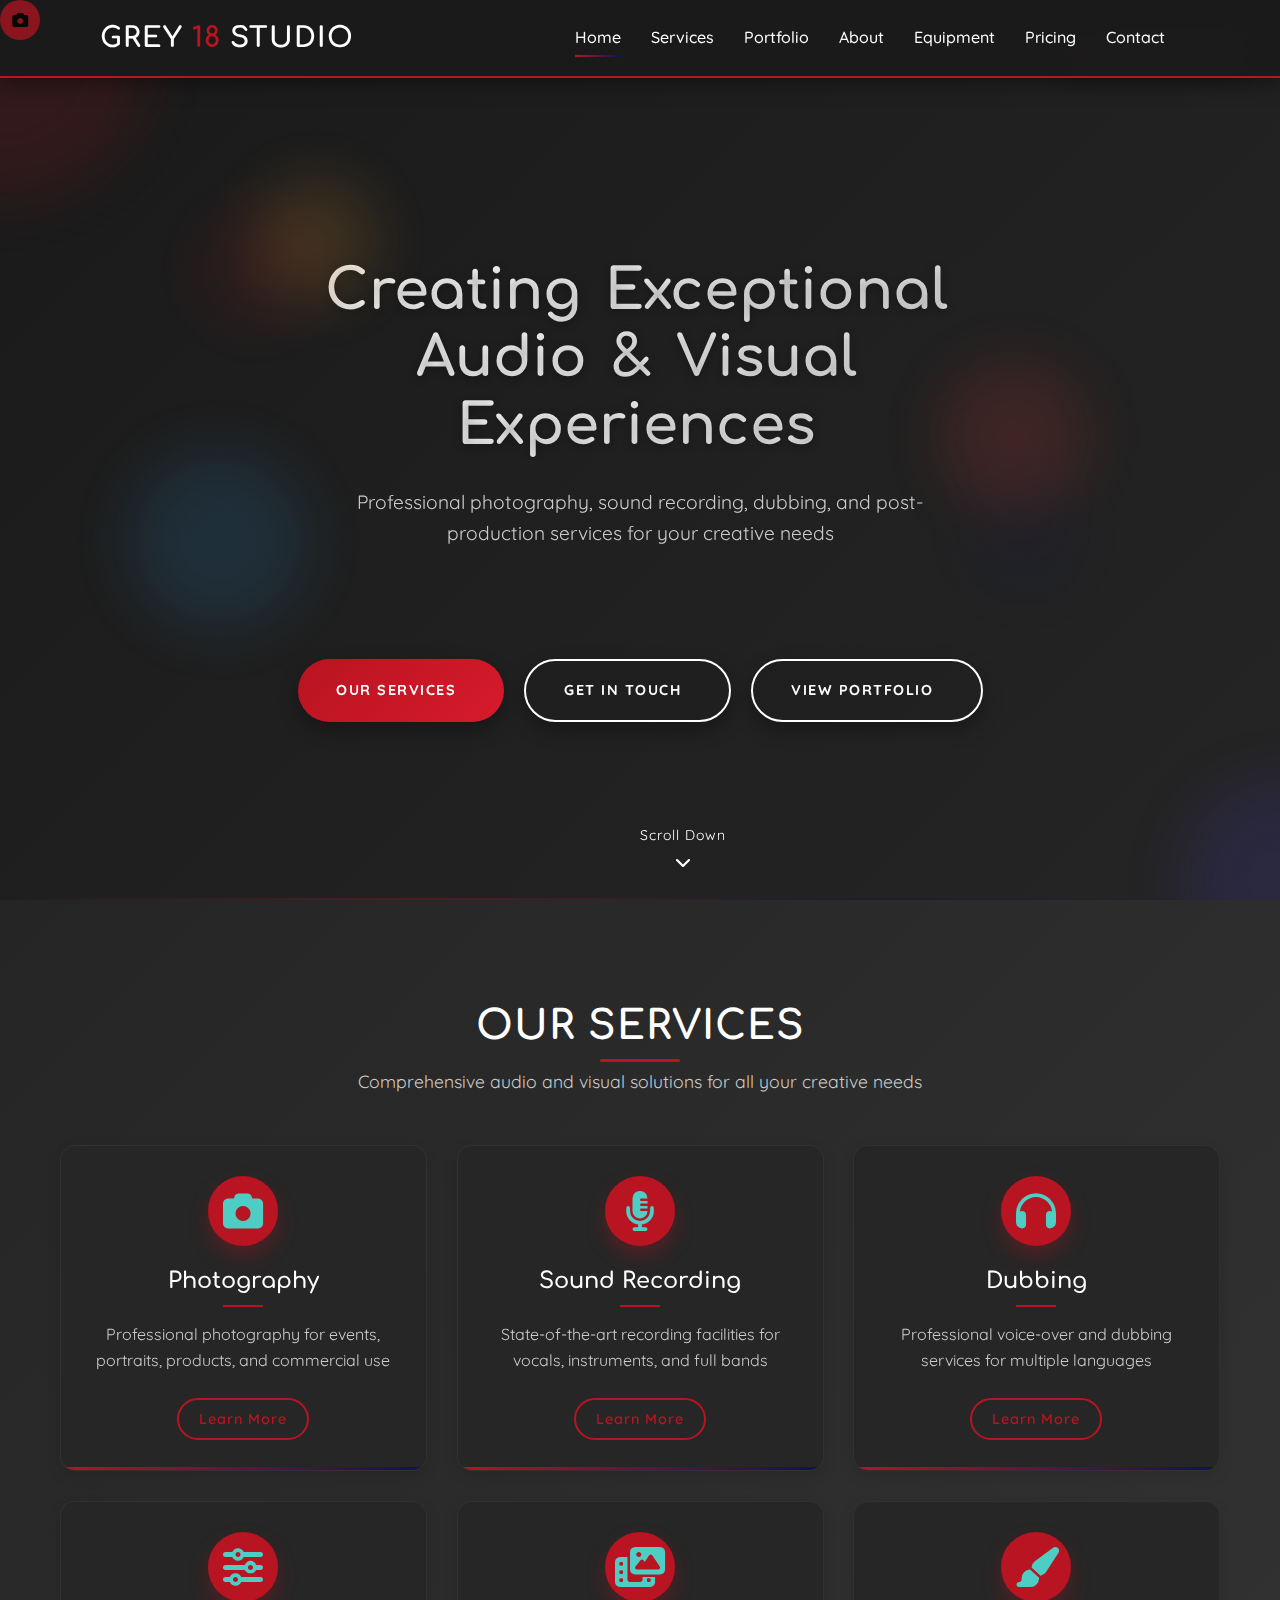
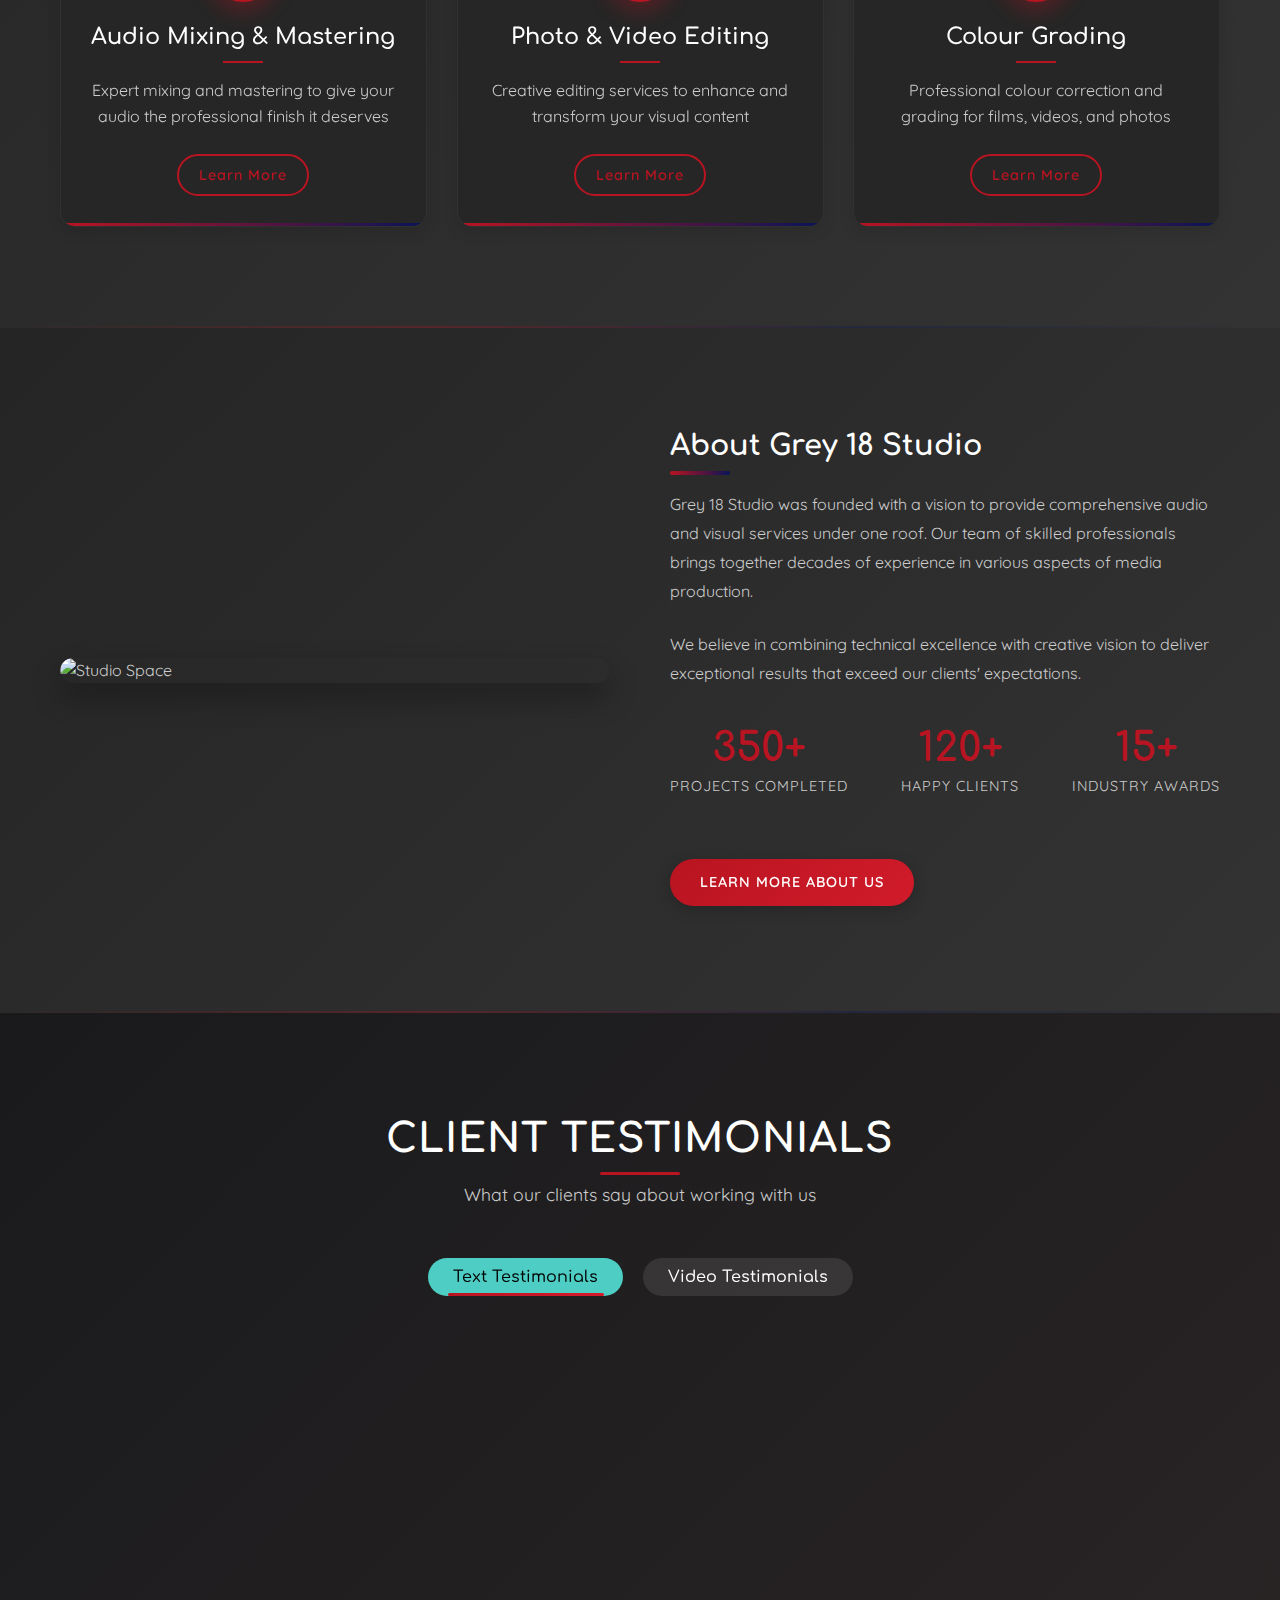
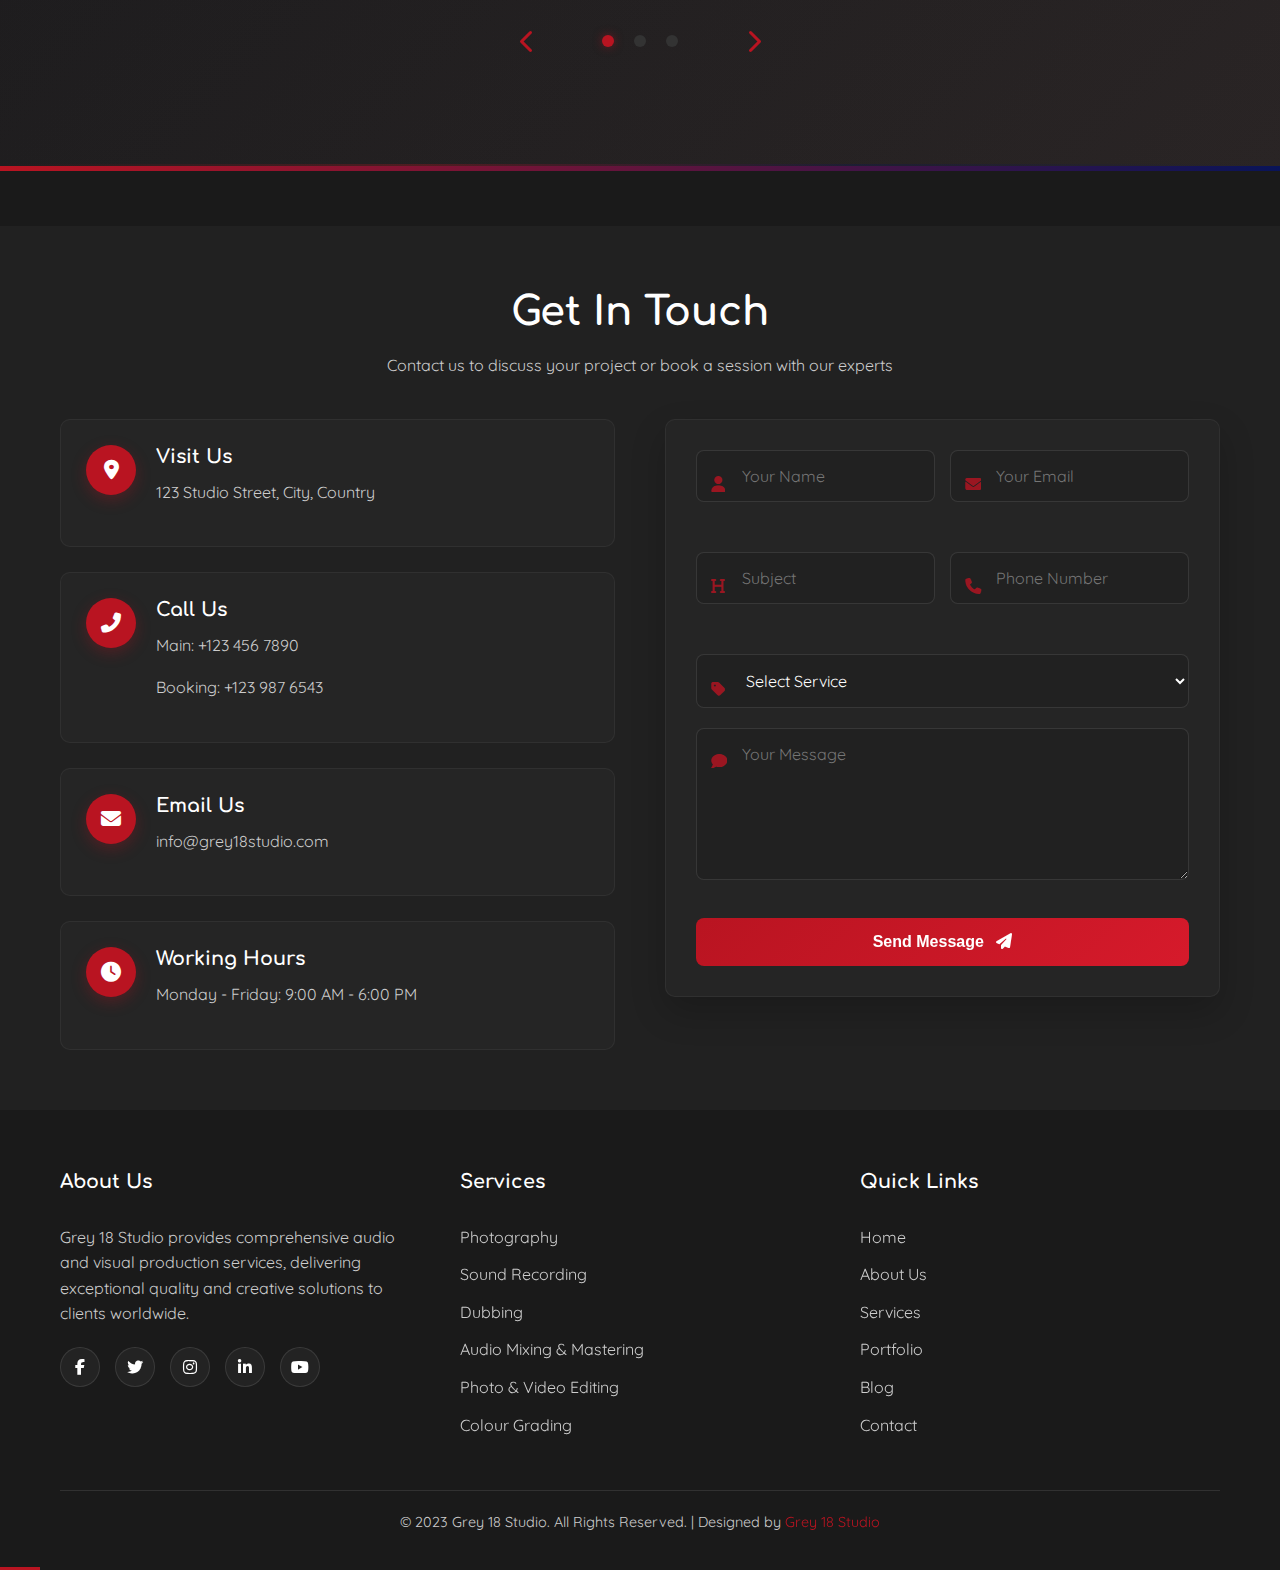
==== index.html @ 1c5d3b29 "landing page" ====
<!DOCTYPE html>
<html lang="en">
<head>
    <meta charset="UTF-8">
    <meta name="viewport" content="width=device-width, initial-scale=1.0">
    <title>Grey 18 Studio | Audio & Visual Production</title>
    <!-- Common CSS -->
    <link rel="stylesheet" href="style.css">
    <!-- Page specific CSS -->
    <link rel="stylesheet" href="styles-updated.css">
    <link rel="stylesheet" href="https://cdnjs.cloudflare.com/ajax/libs/font-awesome/6.4.0/css/all.min.css">
    <link href="https://fonts.googleapis.com/css2?family=Comfortaa:wght@300;400;500;600;700&family=Quicksand:wght@300;400;500;600;700&display=swap" rel="stylesheet">
    <!-- Animation Libraries -->
    <script src="https://cdnjs.cloudflare.com/ajax/libs/gsap/3.12.2/gsap.min.js"></script>
    <script src="https://cdnjs.cloudflare.com/ajax/libs/gsap/3.12.2/ScrollTrigger.min.js"></script>
    <script src="https://cdnjs.cloudflare.com/ajax/libs/gsap/3.12.2/TextPlugin.min.js"></script>
    <script src="https://unpkg.com/split-type"></script>
    <!-- EmailJS Integration -->
    <script type="text/javascript" src="https://cdn.jsdelivr.net/npm/@emailjs/browser@3/dist/email.min.js"></script>
    <!-- Include script -->
    <script src="include.js"></script>
    <style>
        /* CSS Variables */
        :root {
            --primary-dark: #1a1a1a;
            --secondary-dark: #262626;
            --medium-grey: #333333;
            --light-grey: #cccccc; 
            --white: #ffffff;
            --accent-primary: #b91421;
            --accent-secondary: #091458;
            --accent-gradient: linear-gradient(135deg, #b91421, #d61a2b);
            --transition: all 0.3s ease;
            --box-shadow: 0 5px 15px rgba(0, 0, 0, 0.1);
            --box-shadow-hover: 0 15px 30px rgba(0, 0, 0, 0.2);
            --text-color: #f5f5f5;
        }
        
        /* Custom cursor with camera icon */
        .custom-cursor {
            position: fixed;
            width: 40px;
            height: 40px;
            border-radius: 50%;
            background-color: var(--accent-primary);
            pointer-events: none;
            display: flex;
            align-items: center;
            justify-content: center;
            z-index: 9999;
            opacity: 0.7;
            transform: translate(-50%, -50%);
            display: none;
        }
        
        .custom-cursor i {
            color: #000000;
            font-size: 16px;
        }
        
        @media (min-width: 992px) {
            .custom-cursor {
                display: flex;
            }
        }
        
        /* Enhanced interactive hero section */
        .hero {
            position: relative;
            height: 100vh;
            min-height: 700px;
            display: flex;
            align-items: center;
            justify-content: center;
            background-color: #111111;
            overflow: hidden;
        }
        
        .hero-bg-video {
            position: absolute;
            top: 0;
            left: 0;
            width: 100%;
            height: 100%;
            object-fit: cover;
            z-index: 0;
            opacity: 0.6;
        }
        
        .hero::before {
            content: '';
            position: absolute;
            top: 0;
            left: 0;
            width: 100%;
            height: 100%;
            background: linear-gradient(135deg, rgba(26, 26, 26, 0.85), rgba(9, 20, 88, 0.75));
            z-index: 1;
        }
        
        .hero-content {
            position: relative;
            z-index: 2;
            max-width: 1000px;
            text-align: center;
            padding: 0 20px;
            margin: 0 auto;
        }
        
        /* Hero shapes */
        .hero-shapes {
            position: absolute;
            top: 0;
            left: 0;
            width: 100%;
            height: 100%;
            z-index: 1;
            overflow: hidden;
        }
        
        .shape {
            position: absolute;
            border-radius: 50%;
            background: var(--accent-primary);
            opacity: 0.15;
            filter: blur(30px);
            animation: floatAnimation 8s infinite alternate ease-in-out;
        }
        
        .shape-1 {
            width: 300px;
            height: 300px;
            top: -100px;
            left: -150px;
            background: var(--accent-primary);
            animation-duration: 10s;
        }
        
        .shape-2 {
            width: 200px;
            height: 200px;
            bottom: -80px;
            right: -100px;
            background: #4e42d4;
            animation-duration: 8s;
            animation-delay: 1s;
        }
        
        .shape-3 {
            width: 150px;
            height: 150px;
            top: 40%;
            right: 15%;
            background: #e83c3c;
            animation-duration: 12s;
            animation-delay: 2s;
        }
        
        .shape-4 {
            width: 180px;
            height: 180px;
            bottom: 30%;
            left: 10%;
            background: #2c92d5;
            animation-duration: 15s;
            animation-delay: 0.5s;
        }
        
        .shape-5 {
            width: 120px;
            height: 120px;
            top: 20%;
            left: 20%;
            background: #ffac33;
            animation-duration: 18s;
            animation-delay: 2s;
        }
        
        @keyframes floatAnimation {
            0% {
                transform: translate(0, 0) scale(1);
            }
            50% {
                transform: translate(20px, 20px) scale(1.1);
            }
            100% {
                transform: translate(-20px, -10px) scale(0.9);
            }
        }
        
        /* Animated heading with words */
        .animated-heading {
            position: relative;
            overflow: visible;
            margin-bottom: 30px;
            line-height: 1.3;
            font-size: 3.5rem;
            color: #fff;
            text-shadow: 0 5px 15px rgba(0, 0, 0, 0.3);
            display: inline-block;
        }
        
        .animated-heading .word {
            display: inline-block;
            opacity: 1;
            transform: translateY(0) rotate(0);
            margin-right: 8px;
            white-space: nowrap;
        }
        
        .animated-text {
            opacity: 1;
            transform: translateY(0);
            font-size: 1.3rem;
            margin-bottom: 40px;
            color: #e5e5e5;
            max-width: 800px;
            margin-left: auto;
            margin-right: auto;
        }
        
        /* Interactive 3D Tilt Effect */
        .hero-3d-container {
            perspective: 1000px;
            transform-style: preserve-3d;
            width: 100%;
            max-width: 800px;
            margin: 0 auto;
        }
        
        .tilt-box {
            transform-style: preserve-3d;
            transition: transform 0.1s ease;
        }
        
        .depth-layer {
            transform: translateZ(50px);
        }
        
        /* Scroll down indicator */
        .scroll-down {
            position: absolute;
            bottom: 30px;
            left: 50%;
            transform: translateX(-50%);
            display: flex;
            flex-direction: column;
            align-items: center;
            color: var(--white);
            font-size: 14px;
            letter-spacing: 1px;
            z-index: 2;
            opacity: 1;
            cursor: pointer;
            transition: all 0.3s ease;
        }
        
        .scroll-down span {
            margin-bottom: 8px;
        }
        
        .scroll-down i {
            font-size: 16px;
            animation: bounce 2s infinite;
        }
        
        .scroll-down:hover {
            transform: translateX(-50%) translateY(-5px);
        }
        
        @keyframes bounce {
            0%, 20%, 50%, 80%, 100% {
                transform: translateY(0);
            }
            40% {
                transform: translateY(-10px);
            }
            60% {
                transform: translateY(-5px);
            }
        }
        
        @keyframes fadeIn {
            to {
                opacity: 1;
            }
        }
        
        /* Updated hero buttons with animation */
        .hero .cta-buttons {
            display: flex;
            gap: 20px;
            margin-top: 0;
            justify-content: center;
            opacity: 1;
            transform: translateY(0);
            flex-wrap: wrap;
        }
        
        .hero .btn {
            position: relative;
            overflow: hidden;
            padding: 18px 38px;
            border-radius: 50px;
            font-weight: 700;
            letter-spacing: 1.5px;
            text-transform: uppercase;
            box-shadow: 0 8px 20px rgba(0, 0, 0, 0.3);
            transition: all 0.4s ease;
            display: flex;
            align-items: center;
            justify-content: center;
            gap: 10px;
            transform: translateZ(20px);
        }
        
        .hero .btn-icon {
            opacity: 0;
            width: 0;
            transform: translateX(-10px);
            transition: all 0.3s ease;
        }
        
        .hero .btn:hover .btn-icon {
            opacity: 1;
            width: auto;
            transform: translateX(0);
        }
        
        .hero .btn-text {
            transition: all 0.3s ease;
        }
        
        .hero .btn:hover .btn-text {
            transform: translateX(-5px);
        }
        
        .hero .btn.primary {
            background: linear-gradient(135deg, #b91421, #d61a2b);
            border: none;
            color: var(--white);
        }
        
        .hero .btn.secondary {
            background: rgba(30, 30, 30, 0.4);
            color: var(--white);
            border: 2px solid var(--white);
            backdrop-filter: blur(5px);
        }
        
        .hero .btn:hover {
            transform: translateY(-5px) translateZ(30px);
            box-shadow: 0 12px 25px rgba(0, 0, 0, 0.4);
        }
        
        .hero .btn::before {
            content: '';
            position: absolute;
            top: 0;
            left: -100%;
            width: 100%;
            height: 100%;
            background: linear-gradient(90deg, transparent, rgba(255, 255, 255, 0.2), transparent);
            transition: 0.5s;
        }
        
        .hero .btn:hover::before {
            left: 100%;
        }
        
        /* Typing text animation */
        .typing-container {
            margin: 20px 0 40px;
            height: 40px;
            opacity: 1;
            transform: translateY(0);
        }
        
        .typing-text {
            font-size: 1.6rem;
            color: #fff;
            display: inline-block;
            position: relative;
            margin: 0;
            white-space: nowrap;
        }
        
        .typing-text::after {
            content: '';
            width: 2px;
            height: 80%;
            background-color: #fff;
            position: absolute;
            right: -5px;
            top: 10%;
            animation: blink 0.7s infinite;
        }
        
        @keyframes blink {
            0%, 100% { opacity: 1; }
            50% { opacity: 0; }
        }
        
        /* Hero video reel button */
        .video-reel-btn {
            position: absolute;
            top: 30px;
            right: 30px;
            z-index: 3;
            background: rgba(40, 40, 40, 0.7);
            border: 1px solid rgba(255, 255, 255, 0.2);
            color: white;
            padding: 10px 20px;
            border-radius: 50px;
            cursor: pointer;
            display: flex;
            align-items: center;
            gap: 10px;
            font-size: 0.9rem;
            letter-spacing: 1px;
            box-shadow: 0 5px 15px rgba(0, 0, 0, 0.2);
            transition: all 0.3s ease;
            backdrop-filter: blur(5px);
            opacity: 1;
            transform: translateY(0);
        }
        
        .video-reel-btn i {
            font-size: 1.1rem;
            color: #d61a2b;
        }
        
        .video-reel-btn:hover {
            background: rgba(40, 40, 40, 0.9);
            transform: translateY(-3px);
            box-shadow: 0 8px 20px rgba(0, 0, 0, 0.3);
            border-color: rgba(255, 255, 255, 0.3);
        }
        
        /* Video modal */
        .video-modal {
            position: fixed;
            top: 0;
            left: 0;
            width: 100%;
            height: 100%;
            background: rgba(0, 0, 0, 0.95);
            z-index: 9999;
            display: flex;
            align-items: center;
            justify-content: center;
            opacity: 0;
            visibility: hidden;
            transition: all 0.4s ease;
        }
        
        .video-modal.active {
            opacity: 1;
            visibility: visible;
        }
        
        .video-modal-content {
            width: 80%;
            max-width: 900px;
            position: relative;
        }
        
        .video-container {
            position: relative;
            padding-bottom: 56.25%; /* 16:9 aspect ratio */
            height: 0;
            overflow: hidden;
            border-radius: 10px;
            box-shadow: 0 10px 30px rgba(0, 0, 0, 0.5);
            transform: scale(0.9);
            opacity: 0;
            transition: all 0.4s ease 0.2s;
        }
        
        .video-modal.active .video-container {
            transform: scale(1);
            opacity: 1;
        }
        
        .video-container iframe {
            position: absolute;
            top: 0;
            left: 0;
            width: 100%;
            height: 100%;
            border: none;
        }
        
        .close-video {
            position: absolute;
            top: -40px;
            right: 0;
            background: transparent;
            border: none;
            color: white;
            font-size: 24px;
            cursor: pointer;
            transition: all 0.3s ease;
        }
        
        .close-video:hover {
            transform: rotate(90deg);
            color: #d61a2b;
        }
        
        /* Enhanced Testimonials Section */
        .testimonial-slider {
            display: flex;
            width: 100%;
            overflow: hidden;
            position: relative;
        }
        
        .testimonial {
            min-width: 100%;
            padding: 30px 20px;
            transition: all 0.5s ease;
        }
        
        .testimonial-content {
            background: var(--secondary-dark);
            padding: 40px;
            border-radius: 15px;
            box-shadow: 0 10px 25px rgba(0, 0, 0, 0.1);
            transition: all 0.4s ease;
            position: relative;
            overflow: hidden;
            transform: translateY(0);
            opacity: 1;
        }
        
        .testimonial-content::before {
            content: '"';
            position: absolute;
            top: 20px;
            left: 20px;
            font-size: 120px;
            line-height: 1;
            font-family: serif;
            color: rgba(185, 20, 33, 0.1);
            z-index: 0;
        }
        
        .testimonial-content p {
            position: relative;
            font-size: 1.1rem;
            line-height: 1.8;
            z-index: 1;
            margin-bottom: 25px;
        }
        
        .client-info {
            display: flex;
            flex-direction: column;
            align-items: flex-start;
            position: relative;
            z-index: 1;
        }
        
        .client-info h4 {
            margin-bottom: 5px;
            font-size: 1.2rem;
        }
        
        .testimonial-controls {
            display: flex;
            justify-content: center;
            align-items: center;
            margin-top: 30px;
        }
        
        /* Contact section with enhanced form */
        .contact-content {
            display: grid;
            grid-template-columns: 1fr 1fr;
            gap: 50px;
            margin-top: 50px;
        }
        
        .contact-info {
            display: flex;
            flex-direction: column;
            gap: 30px;
        }
        
        .contact-item {
            background: var(--secondary-dark);
            padding: 30px;
            border-radius: 15px;
            transition: all 0.4s ease;
            box-shadow: 0 8px 15px rgba(0, 0, 0, 0.1);
            transform: translateY(20px);
            opacity: 0;
            display: flex;
            align-items: flex-start;
            gap: 20px;
        }
        
        .contact-icon-wrapper {
            width: 50px;
            height: 50px;
            background: var(--accent-primary);
            border-radius: 50%;
            display: flex;
            align-items: center;
            justify-content: center;
            flex-shrink: 0;
            color: var(--white);
            font-size: 18px;
            box-shadow: 0 5px 15px rgba(185, 20, 33, 0.3);
            transition: all 0.4s ease;
        }
        
        .contact-details {
            flex: 1;
        }
        
        .contact-item.animated {
            transform: translateY(0);
            opacity: 1;
        }
        
        .contact-item:hover {
            transform: translateY(-10px);
            box-shadow: 0 15px 30px rgba(0, 0, 0, 0.2);
            background: linear-gradient(135deg, var(--secondary-dark), var(--medium-grey));
        }
        
        .contact-item:hover .contact-icon-wrapper {
            transform: rotate(10deg) scale(1.1);
        }
        
        .contact-phone-container {
            display: grid;
            grid-template-columns: 1fr 1fr;
            gap: 15px;
        }
        
        .contact-phone-number {
            display: flex;
            flex-direction: column;
        }
        
        .phone-label {
            font-size: 0.8rem;
            opacity: 0.7;
            margin-bottom: 5px;
        }
        
        .social-links {
            display: flex;
            gap: 15px;
            margin-top: 20px;
            justify-content: center;
        }
        
        .social-icon {
            width: 45px;
            height: 45px;
            border-radius: 50%;
            background: var(--secondary-dark);
            display: flex;
            align-items: center;
            justify-content: center;
            color: var(--text-color);
            font-size: 18px;
            transition: all 0.3s ease;
            box-shadow: 0 5px 10px rgba(0, 0, 0, 0.1);
        }
        
        .social-icon:hover {
            transform: translateY(-5px);
            background: var(--accent-primary);
            color: var(--white);
            box-shadow: 0 10px 20px rgba(185, 20, 33, 0.3);
        }
        
        .contact-form {
            background: var(--secondary-dark);
            padding: 40px;
            border-radius: 15px;
            box-shadow: 0 8px 30px rgba(0, 0, 0, 0.1);
            transform: translateY(20px);
            opacity: 0;
        }
        
        .contact-form.animated {
            transform: translateY(0);
            opacity: 1;
        }
        
        .input-wrapper {
            position: relative;
            width: 100%;
        }
        
        .input-icon {
            position: absolute;
            left: 15px;
            top: 50%;
            transform: translateY(-50%);
            color: var(--accent-primary);
            opacity: 0.8;
            transition: all 0.3s ease;
        }
        
        .form-group textarea ~ .input-icon {
            top: 25px;
            transform: none;
        }
        
        .form-group input, 
        .form-group textarea,
        .form-group select {
            width: 100%;
            padding: 15px 15px 15px 45px;
            border: 1px solid var(--medium-grey);
            border-radius: 10px;
            background: rgba(0, 0, 0, 0.2);
            color: var(--text-color);
            font-family: inherit;
            font-size: 1rem;
            transition: all 0.3s ease;
        }
        
        .form-group input:focus,
        .form-group textarea:focus,
        .form-group select:focus {
            outline: none;
            border-color: var(--accent-primary);
            box-shadow: 0 0 0 3px rgba(185, 20, 33, 0.1);
            transform: translateY(-3px);
        }
        
        .form-group input:focus ~ .input-icon,
        .form-group textarea:focus ~ .input-icon,
        .form-group select:focus ~ .input-icon {
            color: var(--accent-primary);
            opacity: 1;
        }
        
        .form-row {
            display: grid;
            grid-template-columns: 1fr 1fr;
            gap: 15px;
            margin-bottom: 15px;
        }
        
        .form-group {
            margin-bottom: 15px;
        }
        
        .submit-btn {
            width: 100%;
            padding: 15px;
            margin-top: 10px;
            position: relative;
            overflow: hidden;
        }
        
        .submit-btn .sending-indicator {
            position: absolute;
            top: 0;
            left: 0;
            width: 100%;
            height: 100%;
            display: flex;
            align-items: center;
            justify-content: center;
            background: var(--accent-primary);
            transform: translateY(100%);
            opacity: 0;
            transition: all 0.3s ease;
        }
        
        .submit-btn.sending .btn-text,
        .submit-btn.sending .btn-icon {
            opacity: 0;
        }
        
        .submit-btn.sending .sending-indicator {
            transform: translateY(0);
            opacity: 1;
        }
        
        .form-status {
            margin-top: 15px;
            text-align: center;
        }
        
        .success-message,
        .error-message {
            padding: 10px;
            border-radius: 5px;
            display: none;
        }
        
        .success-message {
            background: rgba(40, 167, 69, 0.2);
            border: 1px solid rgba(40, 167, 69, 0.5);
            color: #28a745;
        }
        
        .error-message {
            background: rgba(220, 53, 69, 0.2);
            border: 1px solid rgba(220, 53, 69, 0.5);
            color: #dc3545;
        }
        
        .success-message.visible,
        .error-message.visible {
            display: block;
            animation: fadeIn 0.5s forwards;
        }
        
        /* About section spacing fix */
        .about-content {
            display: grid;
            grid-template-columns: 1fr 1fr;
            gap: 60px;
            align-items: center;
        }
        
        .about-text h3 {
            margin-bottom: 25px;
        }
        
        .about-text p {
            margin-bottom: 25px;
            line-height: 1.8;
        }
        
        .stats {
            display: flex;
            justify-content: space-between;
            margin: 40px 0;
        }
        
        .about-text .btn {
            margin-top: 20px;
        }
        
        /* Enhanced hero animation */
        .hero-content {
            position: relative;
            z-index: 2;
            animation: fadeInUp 1.5s ease-out;
        }
        
        .hero-content h1 {
            position: relative;
            overflow: hidden;
            margin-bottom: 20px;
        }
        
        .hero-content h1 span {
            display: inline-block;
            transform: translateY(100%);
            opacity: 0;
            animation: slideUpFadeIn 0.8s forwards;
        }
        
        .hero-content p {
            margin-bottom: 30px;
        }
        
        @keyframes slideUpFadeIn {
            to {
                transform: translateY(0);
                opacity: 1;
            }
        }
        
        @keyframes fadeInUp {
            from {
                opacity: 0;
                transform: translateY(50px);
            }
            to {
                opacity: 1;
                transform: translateY(0);
            }
        }
        
        @media (max-width: 768px) {
            .contact-content,
            .form-row {
                grid-template-columns: 1fr;
            }
            
            .contact-phone-container {
                grid-template-columns: 1fr;
            }
        }
        
        /* Service Cards Styling */
        .services-grid {
            display: grid;
            grid-template-columns: repeat(auto-fit, minmax(300px, 1fr));
            gap: 30px;
            margin-top: 50px;
        }
        
        .service-card {
            background: var(--secondary-dark);
            border-radius: 15px;
            padding: 30px;
            text-align: center;
            transition: all 0.4s ease;
            box-shadow: 0 5px 15px rgba(0, 0, 0, 0.1);
            display: flex;
            flex-direction: column;
            align-items: center;
            justify-content: flex-start;
            position: relative;
            overflow: hidden;
            min-height: 280px;
            cursor: pointer;
            border: 1px solid rgba(255, 255, 255, 0.05);
        }
        
        .service-card:hover {
            transform: translateY(-10px);
            box-shadow: 0 15px 30px rgba(0, 0, 0, 0.2);
        }
        
        .service-icon {
            width: 70px;
            height: 70px;
            background: linear-gradient(135deg, #b91421, #b91421);
            border-radius: 50%;
            display: flex;
            align-items: center;
            justify-content: center;
            margin-bottom: 20px;
            color: var(--white);
            font-size: 24px;
            box-shadow: 0 10px 20px rgba(185, 20, 33, 0.3);
            transition: all 0.4s ease;
        }
        
        .service-card:hover .service-icon {
            transform: rotate(10deg) scale(1.1);
        }
        
        .service-card h3 {
            margin-bottom: 15px;
            font-size: 1.4rem;
            color: var(--white);
            font-weight: 600;
        }
        
        .service-card p {
            color: var(--light-grey);
            font-size: 1rem;
            line-height: 1.6;
            margin-bottom: 25px;
        }
        
        .service-expand-btn {
            background: transparent;
            border: 2px solid #b91421;
            color: #b91421;
            padding: 10px 20px;
            border-radius: 50px;
            font-size: 0.9rem;
            font-weight: 600;
            letter-spacing: 1px;
            transition: all 0.3s ease;
            cursor: pointer;
            margin-top: auto;
        }
        
        .service-expand-btn:hover {
            background: #b91421;
            color: var(--white);
            transform: translateY(-3px);
            box-shadow: 0 5px 15px rgba(185, 20, 33, 0.3);
        }
        
        /* Container and section styling */
        .container {
            width: 100%;
            max-width: 1200px;
            margin: 0 auto;
            padding: 0 20px;
            box-sizing: border-box;
        }
        
        .section-header {
            text-align: center;
            margin-bottom: 50px;
        }
        
        .section-header h2 {
            font-size: 2.5rem;
            color: var(--white);
            margin-bottom: 15px;
            position: relative;
            display: inline-block;
        }
        
        .section-header h2::after {
            content: '';
            width: 80px;
            height: 3px;
            background: #b91421;
            position: absolute;
            bottom: -10px;
            left: 50%;
            transform: translateX(-50%);
        }
        
        .section-header p {
            color: var(--light-grey);
            font-size: 1.1rem;
            max-width: 700px;
            margin: 0 auto;
        }
        
        section {
            padding: 100px 0;
            position: relative;
        }
    </style>
</head>
<body>
    <!-- Custom cursor with camera icon -->
    <div class="custom-cursor">
        <i class="fas fa-camera"></i>
    </div>
    
    <!-- Page Transition Overlay -->
    <div class="page-transition-overlay"></div>
    
    <!-- Loading Animation -->
    <div class="loading">
        <div class="loader"></div>
        <div class="loader-text">Grey 18 Studio</div>
    </div>
    
    <!-- Header Container -->
    <div id="header-container"></div>

    <section id="home" class="hero">
        <video class="hero-bg-video" autoplay loop muted playsinline>
            <source src="https://cdn.videvo.net/videvo_files/video/premium/video0042/large_watermarked/900-1_900-2647-PD2_preview.mp4" type="video/mp4">
        </video>
        
        <div class="video-reel-btn">
            <i class="fas fa-play-circle"></i>
            <span>Watch Showreel</span>
        </div>
        
        <div class="hero-3d-container">
            <div class="tilt-box">
                <div class="hero-content depth-layer">
                    <h1 class="animated-heading">
                        <span class="word" style="opacity: 1; transform: translateY(0) rotate(0); animation-delay: 0s;">Creating</span>
                        <span class="word" style="opacity: 1; transform: translateY(0) rotate(0); animation-delay: 0.15s;">Exceptional</span>
                        <span class="word" style="opacity: 1; transform: translateY(0) rotate(0); animation-delay: 0.3s;">Audio</span>
                        <span class="word" style="opacity: 1; transform: translateY(0) rotate(0); animation-delay: 0.45s;">&</span>
                        <span class="word" style="opacity: 1; transform: translateY(0) rotate(0); animation-delay: 0.6s;">Visual</span>
                        <span class="word" style="opacity: 1; transform: translateY(0) rotate(0); animation-delay: 0.75s;">Experiences</span>
                    </h1>
                    <p class="animated-text" style="opacity: 1; transform: translateY(0);">Professional photography, sound recording, dubbing, and post-production services for your creative needs</p>
                    
                    <div class="typing-container" style="opacity: 1; transform: translateY(0);">
                        <h3 class="typing-text"></h3>
                    </div>
                    
                    <div class="cta-buttons" style="opacity: 1; transform: translateY(0);">
                        <a href="#services" class="btn primary">
                            <span class="btn-text">Our Services</span>
                            <span class="btn-icon"><i class="fas fa-arrow-right"></i></span>
                        </a>
                        <a href="#footer-contact" class="btn secondary">
                            <span class="btn-text">Get In Touch</span>
                            <span class="btn-icon"><i class="fas fa-envelope"></i></span>
                        </a>
                        <a href="portfolio.html" class="btn secondary">
                            <span class="btn-text">View Portfolio</span>
                            <span class="btn-icon"><i class="fas fa-images"></i></span>
                        </a>
                    </div>
                </div>
            </div>
        </div>
        
        <div class="hero-shapes">
            <div class="shape shape-1"></div>
            <div class="shape shape-2"></div>
            <div class="shape shape-3"></div>
            <div class="shape shape-4"></div>
            <div class="shape shape-5"></div>
        </div>
        
        <div class="scroll-down" style="opacity: 1;">
            <span>Scroll Down</span>
            <i class="fas fa-chevron-down"></i>
        </div>
    </section>
    
    <div class="video-modal">
        <div class="video-modal-content">
            <button class="close-video">
                <i class="fas fa-times"></i>
            </button>
            <div class="video-container">
                <iframe src="" title="Grey 18 Studio Showreel" allowfullscreen></iframe>
            </div>
        </div>
    </div>

    <section id="services" class="services">
        <div class="container">
            <div class="section-header">
                <h2>Our Services</h2>
                <p>Comprehensive audio and visual solutions for all your creative needs</p>
            </div>
            <div class="services-grid">
                <div class="service-card" data-service="photography">
                    <div class="service-icon">
                        <i class="fas fa-camera"></i>
                    </div>
                    <h3>Photography</h3>
                    <p>Professional photography for events, portraits, products, and commercial use</p>
                    <button class="service-expand-btn">Learn More</button>
                </div>
                <div class="service-card" data-service="sound-recording">
                    <div class="service-icon">
                        <i class="fas fa-microphone-alt"></i>
                    </div>
                    <h3>Sound Recording</h3>
                    <p>State-of-the-art recording facilities for vocals, instruments, and full bands</p>
                    <button class="service-expand-btn">Learn More</button>
                </div>
                <div class="service-card" data-service="dubbing">
                    <div class="service-icon">
                        <i class="fas fa-headphones"></i>
                    </div>
                    <h3>Dubbing</h3>
                    <p>Professional voice-over and dubbing services for multiple languages</p>
                    <button class="service-expand-btn">Learn More</button>
                </div>
                <div class="service-card" data-service="mixing">
                    <div class="service-icon">
                        <i class="fas fa-sliders-h"></i>
                    </div>
                    <h3>Audio Mixing & Mastering</h3>
                    <p>Expert mixing and mastering to give your audio the professional finish it deserves</p>
                    <button class="service-expand-btn">Learn More</button>
                </div>
                <div class="service-card" data-service="editing">
                    <div class="service-icon">
                        <i class="fas fa-photo-video"></i>
                    </div>
                    <h3>Photo & Video Editing</h3>
                    <p>Creative editing services to enhance and transform your visual content</p>
                    <button class="service-expand-btn">Learn More</button>
                </div>
                <div class="service-card" data-service="grading">
                    <div class="service-icon">
                        <i class="fas fa-paint-brush"></i>
                    </div>
                    <h3>Colour Grading</h3>
                    <p>Professional colour correction and grading for films, videos, and photos</p>
                    <button class="service-expand-btn">Learn More</button>
                </div>
            </div>
        </div>
    </section>

    <!-- Service Expanded Views -->
    <div class="service-expanded-view" id="photography-expanded">
        <div class="expanded-close">
            <i class="fas fa-times"></i>
        </div>
        <div class="expanded-content">
            <h2>Photography Services</h2>
            <p class="expanded-description">Our professional photography services cover a wide range of needs, from portrait sessions to commercial product shoots and event coverage.</p>
            
            <div class="expanded-portfolio">
                <h3>Featured Photography Work</h3>
                <div class="expanded-portfolio-grid">
                    <!-- Placeholder images - will be replaced with actual content -->
                    <div class="expanded-portfolio-item">
                        <img src="https://source.unsplash.com/random/600x400/?portrait" alt="Portrait Photography">
                        <div class="expanded-portfolio-caption">
                            <h4>Portrait Session</h4>
                            <p>Professional studio portraits</p>
                        </div>
                    </div>
                    <div class="expanded-portfolio-item">
                        <img src="https://source.unsplash.com/random/600x400/?event" alt="Event Photography">
                        <div class="expanded-portfolio-caption">
                            <h4>Corporate Event</h4>
                            <p>Professional event coverage</p>
                        </div>
                    </div>
                    <div class="expanded-portfolio-item">
                        <img src="https://source.unsplash.com/random/600x400/?product" alt="Product Photography">
                        <div class="expanded-portfolio-caption">
                            <h4>Product Showcase</h4>
                            <p>Commercial product photography</p>
                        </div>
                    </div>
                    <div class="expanded-portfolio-item">
                        <img src="https://source.unsplash.com/random/600x400/?wedding" alt="Wedding Photography">
                        <div class="expanded-portfolio-caption">
                            <h4>Wedding Collection</h4>
                            <p>Wedding day coverage</p>
                        </div>
                    </div>
                </div>
                <a href="portfolio.html#photography" class="btn primary view-all-btn">View All Photography Work</a>
            </div>
        </div>
    </div>

    <div class="service-expanded-view" id="sound-recording-expanded">
        <div class="expanded-close">
            <i class="fas fa-times"></i>
        </div>
        <div class="expanded-content">
            <h2>Sound Recording Services</h2>
            <p class="expanded-description">Our state-of-the-art recording studio provides the perfect environment for capturing vocals, instruments, and full bands with exceptional clarity and precision.</p>
            
            <div class="expanded-portfolio">
                <h3>Featured Recording Projects</h3>
                <div class="expanded-portfolio-grid">
                    <!-- Placeholder content - will be replaced with actual content -->
                    <div class="expanded-portfolio-item">
                        <img src="https://source.unsplash.com/random/600x400/?recording-studio" alt="Vocal Recording">
                        <div class="expanded-portfolio-caption">
                            <h4>Vocal Sessions</h4>
                            <p>Professional vocal recording</p>
                            <i class="fas fa-play-circle play-btn"></i>
                        </div>
                    </div>
                    <div class="expanded-portfolio-item">
                        <img src="https://source.unsplash.com/random/600x400/?band" alt="Band Recording">
                        <div class="expanded-portfolio-caption">
                            <h4>Band Recording</h4>
                            <p>Full band studio sessions</p>
                            <i class="fas fa-play-circle play-btn"></i>
                        </div>
                    </div>
                    <div class="expanded-portfolio-item">
                        <img src="https://source.unsplash.com/random/600x400/?podcast" alt="Podcast Recording">
                        <div class="expanded-portfolio-caption">
                            <h4>Podcast Production</h4>
                            <p>Professional podcast recording</p>
                            <i class="fas fa-play-circle play-btn"></i>
                        </div>
                    </div>
                    <div class="expanded-portfolio-item">
                        <img src="https://source.unsplash.com/random/600x400/?orchestra" alt="Orchestral Recording">
                        <div class="expanded-portfolio-caption">
                            <h4>Orchestral Session</h4>
                            <p>Orchestral recording project</p>
                            <i class="fas fa-play-circle play-btn"></i>
                        </div>
                    </div>
                </div>
                <a href="portfolio.html#sound-recording" class="btn primary view-all-btn">View All Recording Projects</a>
            </div>
        </div>
    </div>

    <div class="service-expanded-view" id="dubbing-expanded">
        <div class="expanded-close">
            <i class="fas fa-times"></i>
        </div>
        <div class="expanded-content">
            <h2>Dubbing Services</h2>
            <p class="expanded-description">Our professional voice-over and dubbing services provide high-quality audio in multiple languages for films, commercials, animations, and more.</p>
            
            <div class="expanded-portfolio">
                <h3>Featured Dubbing Projects</h3>
                <div class="expanded-portfolio-grid">
                    <!-- Placeholder content - will be replaced with actual content -->
                    <div class="expanded-portfolio-item">
                        <img src="https://source.unsplash.com/random/600x400/?voice-actor" alt="Commercial Dubbing">
                        <div class="expanded-portfolio-caption">
                            <h4>Commercial Voice-Over</h4>
                            <p>Multi-language commercial dubbing</p>
                            <i class="fas fa-play-circle play-btn"></i>
                        </div>
                    </div>
                    <div class="expanded-portfolio-item">
                        <img src="https://source.unsplash.com/random/600x400/?animation" alt="Animation Dubbing">
                        <div class="expanded-portfolio-caption">
                            <h4>Animation Project</h4>
                            <p>Character voice acting</p>
                            <i class="fas fa-play-circle play-btn"></i>
                        </div>
                    </div>
                    <div class="expanded-portfolio-item">
                        <img src="https://source.unsplash.com/random/600x400/?documentary" alt="Documentary Narration">
                        <div class="expanded-portfolio-caption">
                            <h4>Documentary Narration</h4>
                            <p>Professional narration services</p>
                            <i class="fas fa-play-circle play-btn"></i>
                        </div>
                    </div>
                    <div class="expanded-portfolio-item">
                        <img src="https://source.unsplash.com/random/600x400/?film" alt="Film Dubbing">
                        <div class="expanded-portfolio-caption">
                            <h4>Film Dubbing</h4>
                            <p>International film adaptation</p>
                            <i class="fas fa-play-circle play-btn"></i>
                        </div>
                    </div>
                </div>
                <a href="portfolio.html#dubbing" class="btn primary view-all-btn">View All Dubbing Projects</a>
            </div>
        </div>
    </div>

    <div class="service-expanded-view" id="mixing-expanded">
        <div class="expanded-close">
            <i class="fas fa-times"></i>
        </div>
        <div class="expanded-content">
            <h2>Audio Mixing & Mastering Services</h2>
            <p class="expanded-description">Our expert mixing and mastering services ensure your audio projects sound professional, balanced, and ready for distribution on any platform.</p>
            
            <div class="expanded-portfolio">
                <h3>Featured Mixing & Mastering Projects</h3>
                <div class="expanded-portfolio-grid">
                    <!-- Placeholder content - will be replaced with actual content -->
                    <div class="expanded-portfolio-item">
                        <img src="https://source.unsplash.com/random/600x400/?mixing-desk" alt="Album Mixing">
                        <div class="expanded-portfolio-caption">
                            <h4>Album Production</h4>
                            <p>Full album mixing and mastering</p>
                            <i class="fas fa-play-circle play-btn"></i>
                        </div>
                    </div>
                    <div class="expanded-portfolio-item">
                        <img src="https://source.unsplash.com/random/600x400/?soundtrack" alt="Film Soundtrack">
                        <div class="expanded-portfolio-caption">
                            <h4>Film Soundtrack</h4>
                            <p>Cinematic audio production</p>
                            <i class="fas fa-play-circle play-btn"></i>
                        </div>
                    </div>
                    <div class="expanded-portfolio-item">
                        <img src="https://source.unsplash.com/random/600x400/?ep" alt="EP Production">
                        <div class="expanded-portfolio-caption">
                            <h4>EP Production</h4>
                            <p>Independent artist EP project</p>
                            <i class="fas fa-play-circle play-btn"></i>
                        </div>
                    </div>
                    <div class="expanded-portfolio-item">
                        <img src="https://source.unsplash.com/random/600x400/?audio-post" alt="Post Production">
                        <div class="expanded-portfolio-caption">
                            <h4>Audio Post-Production</h4>
                            <p>TV show audio post-production</p>
                            <i class="fas fa-play-circle play-btn"></i>
                        </div>
                    </div>
                </div>
                <a href="portfolio.html#mixing" class="btn primary view-all-btn">View All Mixing & Mastering Projects</a>
            </div>
        </div>
    </div>

    <div class="service-expanded-view" id="editing-expanded">
        <div class="expanded-close">
            <i class="fas fa-times"></i>
        </div>
        <div class="expanded-content">
            <h2>Photo & Video Editing Services</h2>
            <p class="expanded-description">Our creative editing services enhance and transform your visual content, whether it's photo retouching or comprehensive video post-production.</p>
            
            <div class="expanded-portfolio">
                <h3>Featured Editing Projects</h3>
                <div class="expanded-portfolio-grid">
                    <!-- Placeholder content - will be replaced with actual content -->
                    <div class="expanded-portfolio-item">
                        <img src="https://source.unsplash.com/random/600x400/?retouching" alt="Photo Retouching">
                        <div class="expanded-portfolio-caption">
                            <h4>Commercial Retouching</h4>
                            <p>Professional photo retouching</p>
                        </div>
                    </div>
                    <div class="expanded-portfolio-item">
                        <img src="https://source.unsplash.com/random/600x400/?video-editing" alt="Video Editing">
                        <div class="expanded-portfolio-caption">
                            <h4>Commercial Edit</h4>
                            <p>TV commercial post-production</p>
                            <i class="fas fa-play-circle play-btn"></i>
                        </div>
                    </div>
                    <div class="expanded-portfolio-item">
                        <img src="https://source.unsplash.com/random/600x400/?wedding-video" alt="Wedding Video">
                        <div class="expanded-portfolio-caption">
                            <h4>Wedding Highlight</h4>
                            <p>Cinematic wedding video edit</p>
                            <i class="fas fa-play-circle play-btn"></i>
                        </div>
                    </div>
                    <div class="expanded-portfolio-item">
                        <img src="https://source.unsplash.com/random/600x400/?composite" alt="Photo Composite">
                        <div class="expanded-portfolio-caption">
                            <h4>Creative Composite</h4>
                            <p>Advanced photo manipulation</p>
                        </div>
                    </div>
                </div>
                <a href="portfolio.html#editing" class="btn primary view-all-btn">View All Editing Projects</a>
            </div>
        </div>
    </div>

    <div class="service-expanded-view" id="grading-expanded">
        <div class="expanded-close">
            <i class="fas fa-times"></i>
        </div>
        <div class="expanded-content">
            <h2>Colour Grading Services</h2>
            <p class="expanded-description">Our professional colour correction and grading services bring cinematic quality to your films, videos, and photos, enhancing mood and visual impact.</p>
            
            <div class="expanded-portfolio">
                <h3>Featured Colour Grading Projects</h3>
                <div class="expanded-portfolio-grid">
                    <!-- Placeholder content - will be replaced with actual content -->
                    <div class="expanded-portfolio-item">
                        <img src="https://source.unsplash.com/random/600x400/?film-grading" alt="Film Grading">
                        <div class="expanded-portfolio-caption">
                            <h4>Short Film</h4>
                            <p>Cinematic colour treatment</p>
                            <i class="fas fa-play-circle play-btn"></i>
                        </div>
                    </div>
                    <div class="expanded-portfolio-item">
                        <img src="https://source.unsplash.com/random/600x400/?music-video" alt="Music Video">
                        <div class="expanded-portfolio-caption">
                            <h4>Music Video</h4>
                            <p>Stylized colour grading</p>
                            <i class="fas fa-play-circle play-btn"></i>
                        </div>
                    </div>
                    <div class="expanded-portfolio-item">
                        <img src="https://source.unsplash.com/random/600x400/?commercial" alt="Commercial">
                        <div class="expanded-portfolio-caption">
                            <h4>Luxury Brand Campaign</h4>
                            <p>Commercial colour treatment</p>
                            <i class="fas fa-play-circle play-btn"></i>
                        </div>
                    </div>
                    <div class="expanded-portfolio-item">
                        <img src="https://source.unsplash.com/random/600x400/?photo-color" alt="Photo Grading">
                        <div class="expanded-portfolio-caption">
                            <h4>Photo Series</h4>
                            <p>Consistent colour treatment</p>
                        </div>
                    </div>
                </div>
                <a href="portfolio.html#grading" class="btn primary view-all-btn">View All Colour Grading Projects</a>
            </div>
        </div>
    </div>

    <section id="about-preview" class="about-preview">
        <div class="container">
            <div class="about-content">
                <div class="about-image">
                    <img src="https://source.unsplash.com/random/600x800/?studio" alt="Studio Space">
                </div>
                <div class="about-text">
                    <h3>About Grey 18 Studio</h3>
                    <p>Grey 18 Studio was founded with a vision to provide comprehensive audio and visual services under one roof. Our team of skilled professionals brings together decades of experience in various aspects of media production.</p>
                    <p>We believe in combining technical excellence with creative vision to deliver exceptional results that exceed our clients' expectations.</p>
                    
                    <div class="stats">
                        <div class="stat">
                            <span class="count">350+</span>
                            <span class="label">Projects Completed</span>
                        </div>
                        <div class="stat">
                            <span class="count">120+</span>
                            <span class="label">Happy Clients</span>
                        </div>
                        <div class="stat">
                            <span class="count">15+</span>
                            <span class="label">Industry Awards</span>
                        </div>
                    </div>
                    
                    <a href="about.html" class="btn primary">Learn More About Us</a>
                </div>
            </div>
        </div>
    </section>

    <section id="testimonials" class="testimonials">
        <div class="container">
            <div class="section-header">
                <h2>Client Testimonials</h2>
                <p>What our clients say about working with us</p>
            </div>
            
            <div class="testimonials-tabs">
                <button class="tab-btn active" data-tab="text-testimonials">Text Testimonials</button>
                <button class="tab-btn" data-tab="video-testimonials">Video Testimonials</button>
            </div>
            
            <div class="testimonials-content">
                <div class="tab-content active" id="text-testimonials">
                    <div class="testimonial-slider">
                        <div class="testimonial">
                            <div class="testimonial-content">
                                <p>"Grey 18 Studio transformed our vision into reality. Their photography services were exceptional, and the team was professional throughout the project. I couldn't be happier with the results!"</p>
                                <div class="client-info">
                                    <h4>Sarah Johnson</h4>
                                    <p>Marketing Director, Elevate Brands</p>
                                </div>
                            </div>
                        </div>
                        <div class="testimonial">
                            <div class="testimonial-content">
                                <p>"The audio mixing and mastering services at Grey 18 Studio are world-class. They brought a new dimension to our latest album that exceeded our expectations. Will definitely work with them again on our next project."</p>
                                <div class="client-info">
                                    <h4>Michael Rodriguez</h4>
                                    <p>Lead Vocalist, Cosmic Wave</p>
                                </div>
                            </div>
                        </div>
                        <div class="testimonial">
                            <div class="testimonial-content">
                                <p>"Working with the team at Grey 18 for our commercial video was seamless. Their attention to detail in colour grading and editing made all the difference. The end result was exactly what we envisioned."</p>
                                <div class="client-info">
                                    <h4>Emma Thompson</h4>
                                    <p>Creative Director, Vision Media</p>
                                </div>
                            </div>
                        </div>
                    </div>
                    <div class="testimonial-controls">
                        <button class="prev-btn"><i class="fas fa-chevron-left"></i></button>
                        <div class="testimonial-dots">
                            <span class="dot active"></span>
                            <span class="dot"></span>
                            <span class="dot"></span>
                        </div>
                        <button class="next-btn"><i class="fas fa-chevron-right"></i></button>
                    </div>
                </div>
                
                <div class="tab-content" id="video-testimonials">
                    <div class="video-testimonial-slider">
                        <div class="video-testimonial">
                            <div class="video-thumbnail" data-video="https://www.youtube.com/embed/dQw4w9WgXcQ">
                                <img src="https://source.unsplash.com/random/600x400/?interview" alt="Client Video Testimonial">
                                <div class="play-overlay">
                                    <i class="fas fa-play"></i>
                                </div>
                            </div>
                            <div class="video-info">
                                <h4>David Mitchell</h4>
                                <p>Film Director</p>
                            </div>
                        </div>
                        <div class="video-testimonial">
                            <div class="video-thumbnail" data-video="https://www.youtube.com/embed/C0DPdy98e4c">
                                <img src="https://source.unsplash.com/random/600x400/?testimonial" alt="Client Video Testimonial">
                                <div class="play-overlay">
                                    <i class="fas fa-play"></i>
                                </div>
                            </div>
                            <div class="video-info">
                                <h4>Jessica Lee</h4>
                                <p>Fashion Photographer</p>
                            </div>
                        </div>
                        <div class="video-testimonial">
                            <div class="video-thumbnail" data-video="https://www.youtube.com/embed/jNQXAC9IVRw">
                                <img src="https://source.unsplash.com/random/600x400/?speaking" alt="Client Video Testimonial">
                                <div class="play-overlay">
                                    <i class="fas fa-play"></i>
                                </div>
                            </div>
                            <div class="video-info">
                                <h4>Robert Chen</h4>
                                <p>Music Producer</p>
                            </div>
                        </div>
                        <div class="video-testimonial">
                            <div class="video-thumbnail" data-video="https://www.youtube.com/embed/pKO9UjSeLew">
                                <img src="https://source.unsplash.com/random/600x400/?interview-2" alt="Client Video Testimonial">
                                <div class="play-overlay">
                                    <i class="fas fa-play"></i>
                                </div>
                            </div>
                            <div class="video-info">
                                <h4>Amanda Wilson</h4>
                                <p>Creative Agency Founder</p>
                            </div>
                        </div>
                    </div>
                    <div class="video-testimonial-controls">
                        <button class="video-prev-btn"><i class="fas fa-chevron-left"></i></button>
                        <div class="video-testimonial-dots">
                            <span class="video-dot active"></span>
                            <span class="video-dot"></span>
                            <span class="video-dot"></span>
                            <span class="video-dot"></span>
                        </div>
                        <button class="video-next-btn"><i class="fas fa-chevron-right"></i></button>
                    </div>
                </div>
            </div>
        </div>
    </section>

    <!-- Footer Container -->
    <div id="footer-container"></div>

    <!-- Main Scripts -->
    <script src="script.js"></script>
    <script src="main.js"></script>
    <script>
        document.addEventListener('DOMContentLoaded', function() {
            // Custom cursor functionality
            const cursor = document.querySelector('.custom-cursor');
            
            document.addEventListener('mousemove', function(e) {
                cursor.style.left = e.clientX + 'px';
                cursor.style.top = e.clientY + 'px';
            });
            
            // Hide cursor when leaving window
            document.addEventListener('mouseout', function() {
                cursor.style.display = 'none';
            });
            
            document.addEventListener('mouseover', function() {
                cursor.style.display = 'flex';
            });
            
            // Add animation delay to each word in hero title
            const words = document.querySelectorAll('.animated-heading .word');
            words.forEach((word, index) => {
                word.style.animationDelay = `${index * 0.15}s`;
            });
            
            // Scroll down button functionality
            const scrollDownBtn = document.querySelector('.scroll-down');
            if (scrollDownBtn) {
                scrollDownBtn.addEventListener('click', function() {
                    const servicesSection = document.getElementById('services');
                    if (servicesSection) {
                        servicesSection.scrollIntoView({
                            behavior: 'smooth'
                        });
                    }
                });
            }
            
            // Add 3D tilt effect to hero content
            const tiltBox = document.querySelector('.tilt-box');
            const hero = document.querySelector('.hero');
            
            if (tiltBox && hero && window.innerWidth > 768) {
                hero.addEventListener('mousemove', function(e) {
                    const xPos = (e.clientX / window.innerWidth - 0.5) * 20;
                    const yPos = (e.clientY / window.innerHeight - 0.5) * 20;
                    
                    tiltBox.style.transform = `rotateY(${xPos}deg) rotateX(${-yPos}deg)`;
                });
                
                hero.addEventListener('mouseleave', function() {
                    tiltBox.style.transform = 'rotateY(0deg) rotateX(0deg)';
                });
            }
            
            // Typing text animation
            const typingText = document.querySelector('.typing-text');
            const phrases = [
                "Capture your vision", 
                "Record your sound", 
                "Create your story", 
                "Elevate your brand", 
                "Transform your ideas"
            ];
            
            if (typingText) {
                let currentPhraseIndex = 0;
                let currentCharIndex = 0;
                let isDeleting = false;
                let typingSpeed = 100;
                
                function type() {
                    const currentPhrase = phrases[currentPhraseIndex];
                    
                    if (isDeleting) {
                        typingText.textContent = currentPhrase.substring(0, currentCharIndex - 1);
                        currentCharIndex--;
                        typingSpeed = 50;
                    } else {
                        typingText.textContent = currentPhrase.substring(0, currentCharIndex + 1);
                        currentCharIndex++;
                        typingSpeed = 100;
                    }
                    
                    if (!isDeleting && currentCharIndex === currentPhrase.length) {
                        isDeleting = true;
                        typingSpeed = 1500; // Pause at end of phrase
                    } else if (isDeleting && currentCharIndex === 0) {
                        isDeleting = false;
                        currentPhraseIndex = (currentPhraseIndex + 1) % phrases.length;
                        typingSpeed = 500; // Pause before starting new phrase
                    }
                    
                    setTimeout(type, typingSpeed);
                }
                
                // Start typing animation
                setTimeout(type, 2500);
            }
            
            // Video reel button functionality
            const videoReelBtn = document.querySelector('.video-reel-btn');
            const videoModal = document.querySelector('.video-modal');
            const closeVideoBtn = document.querySelector('.close-video');
            const videoIframe = document.querySelector('.video-container iframe');
            
            if (videoReelBtn && videoModal && closeVideoBtn) {
                videoReelBtn.addEventListener('click', function() {
                    // Set video URL - replace with your actual showreel URL
                    videoIframe.src = "https://www.youtube.com/embed/dQw4w9WgXcQ?autoplay=1";
                    videoModal.classList.add('active');
                    document.body.style.overflow = 'hidden';
                });
                
                closeVideoBtn.addEventListener('click', function() {
                    videoModal.classList.remove('active');
                    setTimeout(() => {
                        videoIframe.src = "";
                    }, 500);
                    document.body.style.overflow = 'auto';
                });
                
                // Close modal when clicking outside content
                videoModal.addEventListener('click', function(e) {
                    if (e.target === videoModal) {
                        closeVideoBtn.click();
                    }
                });
            }
            
            // Add parallax effect to hero shapes
            const heroShapes = document.querySelectorAll('.shape');
            window.addEventListener('mousemove', function(e) {
                const x = e.clientX / window.innerWidth;
                const y = e.clientY / window.innerHeight;
                
                heroShapes.forEach(shape => {
                    const speed = shape.classList.contains('shape-1') ? 20 : 
                                shape.classList.contains('shape-2') ? 40 : 
                                shape.classList.contains('shape-3') ? 30 :
                                shape.classList.contains('shape-4') ? 25 : 35;
                    
                    const xOffset = (x - 0.5) * speed;
                    const yOffset = (y - 0.5) * speed;
                    
                    shape.style.transform = `translate(${xOffset}px, ${yOffset}px)`;
                });
            });
            
            // Fix testimonials
            const videoTestimonials = document.querySelectorAll('.video-testimonial');
            videoTestimonials.forEach((testimonial, index) => {
                if (index > 0) {
                    testimonial.style.display = 'none';
                } else {
                    testimonial.style.display = 'block';
                }
            });
        });
    </script>
</body>
</html>
---- style.css ----
/* ===== COMMON STYLES - Grey 18 Studio ===== */

/* CSS Variables */
:root {
    /* Color scheme */
    --primary-dark: #1a1a1a; /* Darker grey for background */
    --secondary-dark: #252525; /* Dark grey for cards */
    --medium-grey: #555555;
    --light-grey: #dddddd;
    --accent-primary: #b91421; /* Brand primary color - red */
    --accent-secondary: #091458; /* Brand secondary color - blue */
    --accent-blend: #7a1b3e; /* Blend of primary and secondary */
    --white: #ffffff;
    --black: #111111;
    
    /* Gradients */
    --grey-gradient-1: linear-gradient(135deg, #1a1a1a, #252525);
    --grey-gradient-2: linear-gradient(135deg, #252525, #333333);
    --primary-gradient: linear-gradient(135deg, #b91421, #d11b2a);
    --secondary-gradient: linear-gradient(135deg, #091458, #0d1f7a);
    --accent-gradient: linear-gradient(135deg, #b91421, #091458);
    
    /* Other variables */
    --transition: all 0.3s ease;
    --box-shadow: 0 5px 15px rgba(0, 0, 0, 0.1);
    --text-shadow: 0 2px 4px rgba(0, 0, 0, 0.1);
    --card-border-radius: 12px;
    --button-border-radius: 50px;
    
    /* Font families */
    --heading-font: 'Comfortaa', cursive;
    --body-font: 'Quicksand', sans-serif;
}

/* Reset styles */
* {
    margin: 0;
    padding: 0;
    box-sizing: border-box;
}

html {
    scroll-behavior: smooth;
}

body {
    font-family: var(--body-font);
    line-height: 1.6;
    color: var(--light-grey);
    overflow-x: hidden;
    background-color: var(--primary-dark);
    background-image: linear-gradient(135deg, rgba(9, 20, 88, 0.05), rgba(185, 20, 33, 0.05));
}

/* Custom Scrollbar */
::-webkit-scrollbar {
    width: 12px;
}

::-webkit-scrollbar-track {
    background: var(--primary-dark);
}

::-webkit-scrollbar-thumb {
    background: linear-gradient(180deg, #b91421, #091458);
    border-radius: 6px;
    border: 3px solid var(--primary-dark);
}

::-webkit-scrollbar-thumb:hover {
    background: linear-gradient(180deg, #d11b2a, #0d1f7a);
}

/* Firefox scrollbar */
* {
    scrollbar-width: thin;
    scrollbar-color: var(--accent-primary) var(--primary-dark);
}

/* Typography */
h1, h2, h3, h4, h5, h6 {
    font-family: var(--heading-font);
    font-weight: 700;
    line-height: 1.3;
    margin-bottom: 1rem;
    color: var(--white);
}

p {
    margin-bottom: 1rem;
    color: var(--light-grey);
    font-weight: 400;
}

a {
    text-decoration: none;
    color: var(--light-grey);
    transition: var(--transition);
    position: relative;
}

a:hover {
    color: var(--accent-primary);
}

a:after {
    content: '';
    position: absolute;
    width: 0;
    height: 2px;
    bottom: -4px;
    left: 0;
    background-color: var(--accent-primary);
    transition: width 0.3s ease;
}

a:hover:after {
    width: 100%;
}

ul {
    list-style: none;
}

/* Layout */
.container {
    width: 100%;
    max-width: 1200px;
    margin: 0 auto;
    padding: 0 20px;
}

section {
    padding: 100px 0;
    position: relative;
}

/* First section after header needs padding for fixed header */
section:first-of-type {
    padding-top: 150px;
}

/* Section headers */
.section-header {
    text-align: center;
    margin-bottom: 3rem;
    position: relative;
}

.section-header h2 {
    font-size: 2.5rem;
    position: relative;
    display: inline-block;
    margin-bottom: 1.5rem;
    text-transform: uppercase;
    letter-spacing: 1px;
}

.section-header h2::after {
    content: '';
    position: absolute;
    width: 60px;
    height: 4px;
    background: linear-gradient(to right, var(--accent-primary), var(--accent-secondary));
    bottom: -10px;
    left: 50%;
    transform: translateX(-50%);
    border-radius: 2px;
}

.section-header p {
    max-width: 600px;
    margin: 0 auto;
    font-size: 1.1rem;
}

/* Buttons */
.btn {
    display: inline-block;
    padding: 12px 30px;
    border-radius: var(--button-border-radius);
    font-weight: 600;
    text-transform: uppercase;
    letter-spacing: 1px;
    transition: var(--transition);
    cursor: pointer;
    border: none;
    font-size: 0.9rem;
    position: relative;
    overflow: hidden;
    z-index: 1;
    box-shadow: 0 4px 15px rgba(0, 0, 0, 0.2);
}

.btn::before {
    content: '';
    position: absolute;
    top: 0;
    left: 0;
    width: 0%;
    height: 100%;
    background-color: rgba(255, 255, 255, 0.1);
    transition: var(--transition);
    z-index: -1;
}

.btn:hover::before {
    width: 100%;
}

.btn.primary {
    background: var(--primary-gradient);
    color: var(--white);
}

.btn.primary:hover {
    transform: translateY(-3px);
    box-shadow: 0 10px 20px rgba(185, 20, 33, 0.3);
}

.btn.secondary {
    background-color: transparent;
    color: var(--white);
    border: 2px solid var(--accent-secondary);
    overflow: hidden;
}

.btn.secondary:hover {
    background-color: var(--accent-secondary);
    color: var(--white);
    transform: translateY(-3px);
    box-shadow: 0 10px 20px rgba(9, 20, 88, 0.3);
}

/* Animations */
@keyframes fadeIn {
    from { opacity: 0; }
    to { opacity: 1; }
}

@keyframes slideUp {
    from { transform: translateY(50px); opacity: 0; }
    to { transform: translateY(0); opacity: 1; }
}

@keyframes pulse {
    0% { transform: scale(1); }
    50% { transform: scale(1.05); }
    100% { transform: scale(1); }
}

.fade-in {
    animation: fadeIn 1s ease forwards;
}

.slide-up {
    animation: slideUp 0.8s ease forwards;
}

.pulse {
    animation: pulse 2s infinite;
}

/* New styles for contact section */
.contact-content {
    display: grid;
    grid-template-columns: 1fr 1fr;
    gap: 40px;
    margin-top: 40px;
}

.contact-info {
    display: flex;
    flex-direction: column;
    gap: 30px;
}

.contact-item {
    background: var(--secondary-dark);
    padding: 30px;
    border-radius: 15px;
    transition: all 0.4s ease;
    box-shadow: 0 8px 15px rgba(0, 0, 0, 0.1);
    transform: translateY(20px);
    opacity: 0;
}

.contact-item.animated {
    transform: translateY(0);
    opacity: 1;
}

.contact-item:hover {
    transform: translateY(-10px);
    box-shadow: 0 15px 30px rgba(0, 0, 0, 0.2);
    background: linear-gradient(135deg, var(--secondary-dark), var(--medium-grey));
}

.contact-item i {
    font-size: 2.5rem;
    margin-bottom: 15px;
    color: var(--accent-primary);
    display: block;
}

/* Phone container styles */
.contact-phone-container {
    display: grid;
    grid-template-columns: 1fr 1fr;
    gap: 15px;
    margin-top: 10px;
}

.contact-phone-number {
    display: flex;
    flex-direction: column;
}

.phone-label {
    font-size: 0.8rem;
    opacity: 0.7;
    margin-bottom: 5px;
    color: var(--light-grey);
    font-weight: 500;
}

.contact-form {
    background: var(--secondary-dark);
    padding: 40px;
    border-radius: 15px;
    box-shadow: 0 8px 30px rgba(0, 0, 0, 0.1);
    transform: translateY(20px);
    opacity: 0;
}

.contact-form.animated {
    transform: translateY(0);
    opacity: 1;
}

.form-group {
    margin-bottom: 20px;
    position: relative;
    transition: all 0.3s ease;
}

.form-group.focused {
    transform: translateY(-5px);
}

.form-group input,
.form-group textarea,
.form-group select {
    width: 100%;
    padding: 15px;
    background-color: rgba(255, 255, 255, 0.05);
    border: 1px solid rgba(255, 255, 255, 0.1);
    border-radius: 8px;
    color: var(--white);
    font-family: var(--body-font);
    font-size: 1rem;
    transition: all 0.3s ease;
}

.form-group input:focus,
.form-group textarea:focus,
.form-group select:focus {
    outline: none;
    border-color: var(--accent-primary);
    box-shadow: 0 0 0 3px rgba(185, 20, 33, 0.1);
}

.form-group.has-value input,
.form-group.has-value textarea,
.form-group.has-value select {
    border-color: var(--accent-secondary);
    background-color: rgba(9, 20, 88, 0.05);
}

.form-row {
    display: grid;
    grid-template-columns: 1fr 1fr;
    gap: 15px;
}

.form-group input.error,
.form-group textarea.error,
.form-group select.error {
    border-color: var(--accent-primary);
    background-color: rgba(185, 20, 33, 0.05);
}

.form-group input.valid,
.form-group textarea.valid,
.form-group select.valid {
    border-color: #28a745;
    background-color: rgba(40, 167, 69, 0.05);
}

.input-feedback {
    color: var(--accent-primary);
    font-size: 0.85rem;
    margin-top: 5px;
    display: block;
}

.form-message {
    padding: 15px;
    margin-top: 20px;
    border-radius: 8px;
    display: flex;
    align-items: center;
    gap: 10px;
    font-weight: 500;
}

.success-message {
    background-color: rgba(40, 167, 69, 0.1);
    color: #28a745;
    border: 1px solid rgba(40, 167, 69, 0.2);
}

.error-message {
    background-color: rgba(185, 20, 33, 0.1);
    color: var(--accent-primary);
    border: 1px solid rgba(185, 20, 33, 0.2);
}

/* Enhanced testimonials styles */
.testimonials {
    position: relative;
    background-color: var(--primary-dark);
    overflow: hidden;
}

.testimonials::before {
    content: '';
    position: absolute;
    top: 0;
    left: 0;
    width: 100%;
    height: 100%;
    background: linear-gradient(135deg, rgba(9, 20, 88, 0.03), rgba(185, 20, 33, 0.03));
    pointer-events: none;
}

.testimonials-tabs {
    display: flex;
    justify-content: center;
    margin-bottom: 40px;
}

.tab-btn {
    background: transparent;
    border: none;
    color: var(--light-grey);
    font-family: var(--heading-font);
    font-size: 1rem;
    font-weight: 600;
    padding: 10px 20px;
    margin: 0 10px;
    cursor: pointer;
    position: relative;
    transition: all 0.3s ease;
}

.tab-btn::after {
    content: '';
    position: absolute;
    bottom: 0;
    left: 50%;
    transform: translateX(-50%);
    width: 0;
    height: 3px;
    background: var(--accent-gradient);
    transition: all 0.3s ease;
    border-radius: 3px;
}

.tab-btn.active {
    color: var(--white);
}

.tab-btn.active::after {
    width: 80%;
}

.tab-content {
    display: none;
}

.tab-content.active {
    display: block;
}

.testimonial-slider {
    display: flex;
    width: 100%;
    overflow: hidden;
    position: relative;
}

.testimonial {
    min-width: 100%;
    padding: 20px;
    transition: all 0.5s ease;
}

.testimonial-content {
    background: var(--secondary-dark);
    padding: 40px;
    border-radius: 15px;
    box-shadow: 0 10px 25px rgba(0, 0, 0, 0.1);
    transition: all 0.4s ease;
    position: relative;
    overflow: hidden;
}

.testimonial-content:hover {
    transform: translateY(-10px);
    box-shadow: 0 15px 35px rgba(0, 0, 0, 0.15);
}

.testimonial-content::before {
    content: '"';
    position: absolute;
    top: 20px;
    left: 20px;
    font-size: 120px;
    line-height: 1;
    font-family: serif;
    color: rgba(185, 20, 33, 0.1);
    z-index: 0;
}

.testimonial-content p {
    position: relative;
    font-size: 1.1rem;
    line-height: 1.8;
    z-index: 1;
    margin-bottom: 25px;
}

.client-info {
    display: flex;
    flex-direction: column;
    align-items: flex-start;
    position: relative;
    z-index: 1;
}

.client-info h4 {
    margin-bottom: 5px;
    font-size: 1.2rem;
}

.client-info p {
    margin-bottom: 0;
    font-size: 0.9rem;
    opacity: 0.8;
}

.testimonial-controls {
    display: flex;
    justify-content: center;
    align-items: center;
    margin-top: 30px;
    gap: 20px;
}

.prev-btn, .next-btn, 
.video-prev-btn, .video-next-btn {
    background: transparent;
    border: none;
    width: 40px;
    height: 40px;
    border-radius: 50%;
    display: flex;
    align-items: center;
    justify-content: center;
    cursor: pointer;
    color: var(--white);
    background: rgba(255, 255, 255, 0.1);
    transition: all 0.3s ease;
}

.prev-btn:hover, .next-btn:hover,
.video-prev-btn:hover, .video-next-btn:hover {
    background: var(--accent-primary);
    color: var(--white);
    transform: translateY(-3px);
}

.testimonial-dots, .video-testimonial-dots {
    display: flex;
    gap: 10px;
}

.dot, .video-dot {
    width: 10px;
    height: 10px;
    border-radius: 50%;
    background: rgba(255, 255, 255, 0.2);
    cursor: pointer;
    transition: all 0.3s ease;
}

.dot.active, .video-dot.active {
    background: var(--accent-primary);
    transform: scale(1.2);
}

/* Video testimonials */
.video-testimonial {
    display: none;
    margin-bottom: 20px;
}

.video-testimonial:first-child {
    display: block;
}

.video-thumbnail {
    position: relative;
    border-radius: 15px;
    overflow: hidden;
    cursor: pointer;
    box-shadow: 0 10px 25px rgba(0, 0, 0, 0.1);
    transition: all 0.3s ease;
}

.video-thumbnail:hover {
    transform: translateY(-5px);
    box-shadow: 0 15px 35px rgba(0, 0, 0, 0.15);
}

.video-thumbnail img {
    width: 100%;
    height: auto;
    display: block;
    transition: all 0.5s ease;
}

.video-thumbnail:hover img {
    transform: scale(1.05);
}

.play-overlay {
    position: absolute;
    top: 0;
    left: 0;
    width: 100%;
    height: 100%;
    background: rgba(0, 0, 0, 0.5);
    display: flex;
    align-items: center;
    justify-content: center;
    transition: all 0.3s ease;
}

.play-overlay i {
    font-size: 3rem;
    color: var(--white);
    transition: all 0.3s ease;
}

.video-thumbnail:hover .play-overlay {
    background: rgba(0, 0, 0, 0.7);
}

.video-thumbnail:hover .play-overlay i {
    transform: scale(1.1);
}

.video-info {
    margin-top: 15px;
    text-align: center;
}

.video-info h4 {
    margin-bottom: 5px;
    font-size: 1.2rem;
}

.video-info p {
    margin-bottom: 0;
    font-size: 0.9rem;
    opacity: 0.8;
}

/* Hero section enhancements */
.hero {
    position: relative;
    height: 90vh;
    min-height: 600px;
    display: flex;
    align-items: center;
    justify-content: center;
    background-size: cover;
    background-position: center;
    overflow: hidden;
    z-index: 1;
}

.hero::before {
    content: '';
    position: absolute;
    top: 0;
    left: 0;
    width: 100%;
    height: 100%;
    background: linear-gradient(135deg, rgba(26, 26, 26, 0.85), rgba(9, 20, 88, 0.75));
    z-index: -1;
}

.hero-content {
    max-width: 800px;
    text-align: center;
    padding: 0 20px;
    z-index: 2;
}

.hero-content h1 {
    font-size: 3.5rem;
    margin-bottom: 1.5rem;
    font-weight: 800;
    color: var(--white);
    text-shadow: var(--text-shadow);
    line-height: 1.2;
}

.hero-content p {
    font-size: 1.25rem;
    margin-bottom: 2rem;
    color: var(--light-grey);
    max-width: 600px;
    margin-left: auto;
    margin-right: auto;
}

.hero .cta-buttons {
    display: flex;
    gap: 20px;
    margin-top: 30px;
    justify-content: center;
}

.hero .btn {
    padding: 15px 35px;
    border-radius: 50px;
    font-weight: 700;
    letter-spacing: 1.5px;
    box-shadow: 0 8px 20px rgba(0, 0, 0, 0.3);
    transition: all 0.4s ease;
}

.hero .btn.primary {
    background: var(--accent-gradient);
    border: none;
}

.hero .btn.secondary {
    background: transparent;
    border: 2px solid var(--white);
    backdrop-filter: blur(5px);
}

.hero .btn:hover {
    transform: translateY(-5px);
    box-shadow: 0 12px 25px rgba(0, 0, 0, 0.4);
}

/* About section enhancements */
.about-preview {
    background-color: var(--primary-dark);
    position: relative;
    overflow: hidden;
}

.about-content {
    display: grid;
    grid-template-columns: 1fr 1fr;
    gap: 60px;
    align-items: center;
}

.about-image {
    position: relative;
    border-radius: 15px;
    overflow: hidden;
    box-shadow: 0 15px 30px rgba(0, 0, 0, 0.3);
}

.about-image img {
    width: 100%;
    height: auto;
    display: block;
    transition: transform 0.5s ease;
}

.about-image:hover img {
    transform: scale(1.05);
}

.about-text h3 {
    font-size: 2rem;
    margin-bottom: 25px;
    position: relative;
}

.about-text h3::after {
    content: '';
    position: absolute;
    left: 0;
    bottom: -10px;
    width: 60px;
    height: 4px;
    background: linear-gradient(to right, var(--accent-primary), var(--accent-secondary));
    border-radius: 2px;
}

.about-text p {
    margin-bottom: 25px;
    line-height: 1.8;
    color: var(--light-grey);
}

.stats {
    display: flex;
    justify-content: space-between;
    margin: 40px 0;
}

.stat {
    text-align: center;
}

.count {
    font-size: 2.5rem;
    font-weight: 800;
    color: var(--accent-primary);
    display: block;
    margin-bottom: 5px;
    font-family: var(--heading-font);
}

.label {
    font-size: 0.9rem;
    color: var(--light-grey);
    text-transform: uppercase;
    letter-spacing: 1px;
}

.theme-transitioning {
    transition: background-color 0.5s ease, color 0.5s ease;
}

.theme-transitioning * {
    transition: background-color 0.5s ease, color 0.5s ease, border-color 0.5s ease, box-shadow 0.5s ease;
}

/* Back to top button */
.back-to-top {
    position: fixed;
    bottom: 30px;
    right: 30px;
    width: 50px;
    height: 50px;
    background: var(--accent-gradient);
    color: var(--white);
    border-radius: 50%;
    display: flex;
    justify-content: center;
    align-items: center;
    cursor: pointer;
    z-index: 99;
    box-shadow: 0 5px 15px rgba(0, 0, 0, 0.2);
    opacity: 0;
    transform: translateY(20px);
    transition: all 0.3s ease;
    display: none;
}

.back-to-top.show {
    opacity: 1;
    transform: translateY(0);
}

.back-to-top:hover {
    transform: translateY(-5px);
    box-shadow: 0 8px 20px rgba(0, 0, 0, 0.3);
}

/* Responsive adjustments */
@media screen and (max-width: 768px) {
    section {
        padding: 80px 0;
    }
    
    section:first-of-type {
        padding-top: 120px;
    }
    
    .section-header h2 {
        font-size: 2rem;
    }
    
    .btn {
        padding: 10px 25px;
        font-size: 0.8rem;
    }
    
    .hero-content h1 {
        font-size: 2.5rem;
    }
    
    .hero-content p {
        font-size: 1rem;
    }
    
    .hero .cta-buttons {
        flex-direction: column;
        gap: 15px;
        align-items: center;
    }
    
    .hero .btn {
        width: 100%;
        max-width: 260px;
    }
    
    .about-content {
        grid-template-columns: 1fr;
        gap: 40px;
    }
    
    .about-image {
        margin: 0 auto;
        max-width: 500px;
    }
    
    .stats {
        flex-direction: column;
        gap: 20px;
    }
    
    .stat {
        margin-bottom: 20px;
    }
    
    .contact-content,
    .form-row {
        grid-template-columns: 1fr;
        gap: 30px;
    }
    
    .contact-phone-container {
        grid-template-columns: 1fr;
        gap: 10px;
    }
    
    .contact-item {
        padding: 25px;
    }
    
    .contact-form {
        padding: 25px;
    }
    
    .testimonial-content {
        padding: 30px 20px;
    }
    
    .testimonial-content::before {
        font-size: 80px;
        top: 10px;
        left: 10px;
    }
}
---- styles-updated.css ----
/* ===== ANIMATION OVERRIDE - DISABLE ALL ANIMATIONS ===== */
* {
    animation: none !important;
    transition: none !important;
    transform: none !important;
    animation-delay: 0s !important;
    animation-duration: 0s !important;
    transition-delay: 0s !important;
    transition-duration: 0s !important;
}

/* Override scroll behavior */
html {
    scroll-behavior: auto !important;
}

/* Force visibility for all sections and content */
.animate-on-scroll, 
.fade-in, 
.fade-up, 
.fade-down, 
.zoom-in,
.team-section,
.team-grid,
.team-member,
.service-expanded-view.active,
.service-card,
.testimonial,
.expanded-content,
.expanded-portfolio-item,
.hero-content h1,
.hero-content p,
.cta-buttons,
.about-hero-content h1,
.about-hero-content p,
section.about-story,
.story-content,
.about-stats,
.stat,
.value-card,
.section-header {
    opacity: 1 !important;
    visibility: visible !important;
    transform: none !important;
}

/* Disable all hover effects */
a:hover, button:hover, .btn:hover, .service-card:hover, .testimonial-content:hover,
.social-icon:hover, .expanded-portfolio-item:hover, .value-card:hover,
.stat:hover, .team-member:hover, .play-overlay:hover, .pricing-card:hover {
    transform: none !important;
    scale: 1 !important;
    box-shadow: var(--box-shadow) !important;
    transition: none !important;
}

/* Hide loading and transition elements */
.loading {
    display: none !important;
}

.page-transition-overlay {
    display: none !important;
}

.cursor {
    display: none !important;
}

/* Override all GSAP and animation classes */
[class*="gsap-"], [class*="scroll-trigger"], .has-scroll-smooth, .animating,
.animated, .appear, .tilt, .parallax, .reveal, .fade, .slide {
    transform: none !important;
    transition: none !important;
    animation: none !important;
    opacity: 1 !important;
}

/* ===== GENERAL STYLES ===== */
:root {
    /* New color scheme complementing grey */
    --primary-dark: #333333;
    --secondary-dark: #4d4d4d;
    --accent-teal: #4ecdc4;
    --accent-purple: #6f42c1;
    --accent-coral: #ff6b6b;
    --light-grey: #f5f5f5;
    --medium-grey: #a2a2a2;
    --dark-grey: #444444;
    --white: #ffffff;
    --black: #000000;
    --overlay-gradient: linear-gradient(to top, rgba(0, 0, 0, 0.8), rgba(0, 0, 0, 0.4), transparent);
    --transition: none !important; /* Remove all transitions */
    --box-shadow: 0 5px 15px rgba(0, 0, 0, 0.1);
    --text-shadow: 0 2px 4px rgba(0, 0, 0, 0.1);
    --page-gradient: linear-gradient(to bottom, #333333, #222222, #111111, #000000);
    
    /* Font families */
    --heading-font: 'Comfortaa', cursive;
    --body-font: 'Quicksand', sans-serif;
}

/* Reset cursor settings */
* {
    cursor: auto;
    margin: 0;
    padding: 0;
    box-sizing: border-box;
}

html, body {
    cursor: auto;
}

/* Reset all elements to use default cursor */
a, button, input, select, textarea, div, span, p, h1, h2, h3, h4, h5, h6, 
li, ul, ol, img, svg, i, label, header, footer, main, section, article, aside,
.service-card, .btn, .logo, .menu-toggle, .social-icon, .expanded-portfolio-item,
.testimonial, .portfolio-item, .video-thumbnail, .dot, .tab-btn, .contact-item,
.expanded-close, .service-expand-btn, .video-dot {
    cursor: auto;
}

/* Reset interactive elements to use pointer cursor */
a, button, .logo, .service-card, .portfolio-item, .social-icon, 
.expanded-portfolio-item, .video-thumbnail, input[type="checkbox"], 
.toggle-switch, .pricing-card, .equipment-card {
    cursor: pointer;
}

html {
    scroll-behavior: smooth;
}

body {
    font-family: var(--body-font);
    line-height: 1.6;
    color: var(--light-grey);
    overflow-x: hidden;
    background: var(--page-gradient);
    cursor: none; /* Hide the default cursor */
    text-align: left;
}

.custom-cursor {
    display: none;
}

@media (min-width: 992px) {
    .cursor {
        display: block;
    }
}

h1, h2, h3, h4, h5, h6 {
    font-family: var(--heading-font);
    font-weight: 700;
    line-height: 1.3;
    margin-bottom: 1rem;
    text-align: inherit;
}

p {
    margin-bottom: 1rem;
    color: var(--light-grey);
    text-align: inherit;
}

a {
    text-decoration: none;
    color: var(--light-grey);
    transition: var(--transition);
}

/* Make all elements with pointer cursor have pointer-events: none */
a, button, .logo, .service-card, .portfolio-item, .social-icon, 
.expanded-portfolio-item, .video-thumbnail, input[type="checkbox"], 
.toggle-switch, .pricing-card, .equipment-card {
    cursor: none;
}

a:hover {
    color: var(--accent-teal);
}

ul {
    list-style: none;
}

.section-header {
    text-align: center;
    margin-bottom: 3rem;
}

.section-header h2 {
    font-size: 2.5rem;
    position: relative;
    display: inline-block;
    margin-bottom: 1.5rem;
}

.section-header h2::after {
    content: '';
    position: absolute;
    width: 60px;
    height: 4px;
    background-color: var(--accent-primary);
    bottom: -10px;
    left: 50%;
    transform: translateX(-50%);
    border-radius: 2px;
}

.section-header p {
    max-width: 600px;
    margin: 0 auto;
    font-size: 1.1rem;
    color: var(--light-grey);
    text-align: center;
}

section {
    padding: 100px 0;
    position: relative;
    background: transparent;
}

.container {
    width: 100%;
    max-width: 1200px;
    margin: 0 auto;
    padding: 0 20px;
}

.btn {
    display: inline-block;
    padding: 12px 30px;
    border-radius: 50px;
    font-weight: 600;
    text-transform: uppercase;
    letter-spacing: 1px;
    transition: var(--transition);
    cursor: none;
    border: none;
    font-size: 0.9rem;
    text-align: center;
    position: relative;
    overflow: hidden;
    z-index: 1;
}

.btn::before {
    content: '';
    position: absolute;
    top: 0;
    left: 0;
    width: 100%;
    height: 100%;
    background-color: rgba(255, 255, 255, 0.1);
    transform: scaleX(0);
    transform-origin: left;
    transition: transform 0.3s ease;
    z-index: -1;
}

.btn:hover::before {
    transform: scaleX(1);
}

.btn:hover {
    transform: translateY(-3px);
    box-shadow: 0 10px 20px rgba(0, 0, 0, 0.1);
}

.btn.primary {
    background-color: var(--accent-primary);
    color: var(--white);
}

.btn.primary:hover {
    background-color: var(--accent-primary);
    opacity: 0.9;
}

.btn.secondary {
    background-color: transparent;
    color: var(--white);
    border: 2px solid var(--accent-secondary);
}

.btn.secondary:hover {
    background-color: var(--accent-secondary);
    color: var(--white);
}

/* Consistent transparent backgrounds for all sections */
.services, .about, .testimonials, .contact {
    background: transparent;
}

/* ===== HEADER ===== */
header {
    position: fixed;
    top: 0;
    left: 0;
    width: 100%;
    display: flex;
    justify-content: space-between;
    align-items: center;
    padding: 20px 100px;
    z-index: 1000;
    transition: var(--transition);
    background-color: var(--primary-dark);
}

header.sticky {
    background-color: var(--primary-dark);
    box-shadow: var(--box-shadow);
    padding: 15px 100px;
}

header.sticky .logo h1,
header.sticky nav ul li a {
    color: var(--white);
}

.logo h1 {
    font-size: 28px;
    color: var(--white);
    letter-spacing: 1px;
}

.logo h1 span {
    color: var(--accent-primary);
}

nav ul {
    display: flex;
}

nav ul li {
    margin: 0 15px;
}

nav ul li a {
    color: var(--white);
    font-weight: 500;
    position: relative;
    padding-bottom: 5px;
}

nav ul li a::after {
    content: '';
    position: absolute;
    bottom: -2px;
    left: 0;
    width: 0;
    height: 2px;
    background-color: var(--accent-teal);
    transition: var(--transition);
}

nav ul li a:hover::after,
nav ul li a.active::after {
    width: 100%;
}

.menu-toggle {
    display: none;
    cursor: pointer;
    z-index: 1001;
}

@media screen and (max-width: 991px) {
    header {
        padding: 20px 50px;
    }
    
    header.sticky {
        padding: 15px 50px;
    }
    
    nav {
        position: fixed;
        top: 0;
        right: -100%;
        width: 70%;
        height: 100vh;
        background-color: var(--primary-dark);
        display: flex;
        justify-content: center;
        align-items: center;
        transition: var(--transition);
        z-index: 1000;
    }
    
    nav.active {
        right: 0;
    }
    
    nav ul {
        flex-direction: column;
    }
    
    nav ul li {
        margin: 20px 0;
    }
    
    nav ul li a {
        font-size: 1.2rem;
    }
    
    .menu-toggle {
        display: block;
        font-size: 24px;
        color: var(--white);
    }
}

/* ===== HERO SECTION ===== */
.hero {
    height: 100vh;
    background: linear-gradient(rgba(0, 0, 0, 0.7), rgba(0, 0, 0, 0.7)), url('https://source.unsplash.com/random/1920x1080/?studio') no-repeat center center/cover;
    display: flex;
    justify-content: center;
    align-items: center;
    text-align: center;
    color: var(--white);
    position: relative;
}

.hero-content {
    max-width: 900px;
    padding: 0 20px;
}

.hero-content h1 {
    font-size: 3.5rem;
    margin-bottom: 1.5rem;
    animation: fadeInDown 1s ease;
    text-shadow: var(--text-shadow);
}

.hero-content p {
    font-size: 1.2rem;
    color: var(--light-grey);
    margin-bottom: 2.5rem;
    animation: fadeInUp 1s ease 0.5s forwards;
    opacity: 0;
}

.cta-buttons {
    display: flex;
    justify-content: center;
    gap: 20px;
    animation: fadeIn 1s ease 1s forwards;
    opacity: 0;
}

@keyframes fadeInDown {
    from {
        opacity: 0;
        transform: translateY(-30px);
    }
    to {
        opacity: 1;
        transform: translateY(0);
    }
}

@keyframes fadeInUp {
    from {
        opacity: 0;
        transform: translateY(30px);
    }
    to {
        opacity: 1;
        transform: translateY(0);
    }
}

@keyframes fadeIn {
    from {
        opacity: 0;
    }
    to {
        opacity: 1;
    }
}

/* ===== SERVICES SECTION ===== */
.services {
    background-color: var(--secondary-dark);
    color: var(--light-grey);
}

.services-grid {
    display: grid;
    grid-template-columns: repeat(auto-fill, minmax(300px, 1fr));
    gap: 30px;
    margin-top: 50px;
    transform: translateZ(0); /* Force hardware acceleration */
}

.service-card {
    background-color: rgba(255, 255, 255, 0.05);
    border-radius: 10px;
    padding: 30px;
    text-align: center;
    position: relative;
    overflow: hidden;
    z-index: 1;
    cursor: pointer !important;
    transition: transform 0.2s ease, box-shadow 0.2s ease;
    will-change: transform, box-shadow;
    backface-visibility: hidden;
    transform: translateZ(0);
    user-select: none;
}

.service-card:hover,
.service-card:focus {
    transform: translateY(-5px) !important;
    box-shadow: 0 15px 30px rgba(0, 0, 0, 0.2) !important;
}

.service-card:active {
    transform: translateY(-2px) !important;
    box-shadow: 0 5px 15px rgba(0, 0, 0, 0.2) !important;
}

.service-icon {
    margin-bottom: 20px;
    position: relative;
    overflow: hidden;
    transition: transform 0.3s ease, color 0.3s ease;
}

.service-icon i {
    font-size: 2.5rem;
    color: var(--accent-teal);
}

.service-card:hover .service-icon {
    transform: scale(1.1);
}

.service-card h3 {
    color: var(--white);
    margin-bottom: 15px;
}

.service-card p {
    margin-bottom: 20px;
}

.service-expand-btn {
    margin-top: 20px;
    background-color: var(--accent-teal);
    color: var(--black);
    border: none;
    padding: 10px 20px;
    border-radius: 50px;
    font-weight: 500;
    cursor: none;
    transition: var(--transition);
    position: relative;
    overflow: hidden;
}

.service-expand-btn::before {
    content: '';
    position: absolute;
    top: 0;
    left: 0;
    width: 100%;
    height: 100%;
    background-color: rgba(255, 255, 255, 0.15);
    transform: scaleX(0);
    transform-origin: left;
    transition: transform 0.3s ease;
}

.service-expand-btn:hover::before {
    transform: scaleX(1);
}

.service-expand-btn:hover {
    background-color: var(--primary-dark);
    transform: translateY(-3px);
    box-shadow: 0 5px 15px rgba(0, 0, 0, 0.1);
    color: var(--white);
}

.service-expanded-view {
    position: fixed;
    top: 0;
    left: 0;
    width: 100%;
    height: 100%;
    background-color: rgba(0, 0, 0, 0.95);
    z-index: 1000;
    display: flex;
    justify-content: center;
    align-items: center;
    opacity: 0;
    visibility: hidden;
    transition: opacity 0.2s ease, visibility 0.2s ease;
    will-change: opacity, visibility;
}

.service-expanded-view.active {
    opacity: 1;
    visibility: visible;
}

.expanded-content {
    position: relative;
    width: 90%;
    max-width: 1200px;
    max-height: 90vh;
    overflow-y: auto;
    background-color: var(--black);
    border-radius: 15px;
    padding: 40px;
    box-shadow: 0 20px 50px rgba(0, 0, 0, 0.3);
    transform: translateY(50px);
    opacity: 0;
    transition: transform 0.5s cubic-bezier(0.19, 1, 0.22, 1),
                opacity 0.5s cubic-bezier(0.19, 1, 0.22, 1);
}

.service-expanded-view.active .expanded-content {
    transform: translateY(0);
    opacity: 1;
}

.expanded-close {
    position: absolute;
    top: 20px;
    right: 20px;
    width: 40px;
    height: 40px;
    display: flex;
    justify-content: center;
    align-items: center;
    border-radius: 50%;
    background-color: rgba(255, 255, 255, 0.1);
    cursor: pointer;
    transition: background-color 0.3s ease, transform 0.3s ease;
    z-index: 10;
}

.expanded-close:hover {
    background-color: rgba(255, 255, 255, 0.2);
    transform: rotate(90deg);
}

.expanded-close i {
    font-size: 1.5rem;
    color: var(--white);
}

.expanded-content h2 {
    font-size: 2.5rem;
    margin-bottom: 20px;
    color: var(--white);
}

.expanded-description {
    font-size: 1.1rem;
    color: var(--light-grey);
    max-width: 800px;
    margin-bottom: 50px;
    line-height: 1.8;
}

.expanded-portfolio {
    margin-top: 40px;
}

.expanded-portfolio h3 {
    font-size: 1.8rem;
    margin-bottom: 30px;
    color: var(--white);
}

.expanded-portfolio-grid {
    display: grid;
    grid-template-columns: repeat(auto-fill, minmax(250px, 1fr));
    gap: 30px;
}

.expanded-portfolio-item {
    position: relative;
    overflow: hidden;
    border-radius: 10px;
    transition: transform 0.5s ease, box-shadow 0.5s ease;
}

.expanded-portfolio-item img {
    width: 100%;
    display: block;
    transition: transform 0.5s ease;
    height: 200px;
    object-fit: cover;
}

.expanded-portfolio-item:hover {
    transform: translateY(-5px);
    box-shadow: 0 10px 20px rgba(0, 0, 0, 0.2);
}

.expanded-portfolio-item:hover img {
    transform: scale(1.05);
}

.expanded-portfolio-caption {
    position: absolute;
    bottom: 0;
    left: 0;
    width: 100%;
    padding: 20px;
    background: linear-gradient(to top, rgba(0, 0, 0, 0.8), rgba(0, 0, 0, 0));
    transition: transform 0.5s ease;
}

.expanded-portfolio-item:hover .expanded-portfolio-caption {
    transform: translateY(-5px);
}

.expanded-portfolio-caption h4 {
    color: var(--white);
    margin-bottom: 5px;
    font-size: 1.2rem;
}

.expanded-portfolio-caption p {
    color: var(--light-grey);
    font-size: 0.9rem;
    margin-bottom: 0;
}

.expanded-portfolio-caption .play-btn {
    position: absolute;
    right: 20px;
    bottom: 20px;
    font-size: 1.8rem;
    color: var(--accent-teal);
    cursor: pointer;
    transition: transform 0.3s ease, color 0.3s ease;
}

.view-all-btn {
    display: inline-block;
    margin-top: 40px;
    font-weight: 500;
    letter-spacing: 1px;
}

@media screen and (max-width: 768px) {
    .expanded-content {
        padding: 80px 20px;
    }
    
    .expanded-portfolio-grid {
        grid-template-columns: 1fr;
    }
}

/* ===== ABOUT SECTION ===== */
.about {
    background-color: #222222;
    color: var(--light-grey);
}

.about-content {
    display: grid;
    grid-template-columns: 1fr 1fr;
    gap: 50px;
    align-items: center;
}

.about-image img {
    width: 100%;
    border-radius: 15px;
    box-shadow: 0 10px 30px rgba(0, 0, 0, 0.1);
}

.about-text h3 {
    font-size: 1.8rem;
    margin-bottom: 20px;
    color: var(--white);
}

.about-text h3:first-child {
    margin-top: 0;
}

.stats {
    display: grid;
    grid-template-columns: repeat(3, 1fr);
    gap: 20px;
    margin-top: 30px;
}

.stat {
    text-align: center;
}

.count {
    font-size: 2.5rem;
    font-weight: 700;
    color: var(--accent-primary);
    display: block;
    margin-bottom: 5px;
    line-height: 1;
}

.label {
    font-size: 0.9rem;
    color: var(--light-grey);
}

.about-cta {
    margin-top: 30px;
}

@media screen and (max-width: 768px) {
    .about-content {
        grid-template-columns: 1fr;
    }
    
    .about-image {
        margin-bottom: 30px;
    }
    
    .about-text {
        padding: 0;
    }
    
    .stats {
        grid-template-columns: 1fr;
        gap: 15px;
    }
}

/* ===== TESTIMONIALS SECTION ===== */
.testimonials {
    background-color: #1a1a1a;
    color: var(--light-grey);
}

.testimonials-tabs {
    display: flex;
    justify-content: center;
    margin-bottom: 40px;
}

.tab-btn {
    padding: 10px 25px;
    background-color: rgba(255, 255, 255, 0.1);
    border: none;
    cursor: pointer;
    font-weight: 500;
    transition: var(--transition);
    border-radius: 50px;
    margin: 0 10px;
    color: var(--white);
}

.tab-btn.active,
.tab-btn:hover {
    background-color: var(--accent-teal);
    color: var(--black) !important;
}

.testimonials-content {
    position: relative;
}

.tab-content {
    display: none;
}

.tab-content.active {
    display: block;
}

.testimonial-slider {
    position: relative;
    height: 250px;
}

.testimonial {
    position: absolute;
    top: 0;
    left: 0;
    width: 100%;
}

.testimonial-content {
    position: relative;
    overflow: hidden;
    transition: transform 0.5s ease, box-shadow 0.5s ease;
}

.testimonial-content:hover {
    transform: translateY(-5px) scale(1.01);
    box-shadow: 0 10px 20px rgba(0, 0, 0, 0.1);
}

.testimonial-content::before {
    content: '\201C';
    position: absolute;
    top: -20px;
    left: 20px;
    font-size: 80px;
    color: var(--accent-teal);
    font-family: Georgia, serif;
    opacity: 0.3;
    line-height: 1;
}

.testimonial-content p {
    font-style: italic;
    color: var(--light-grey);
    margin-bottom: 20px;
}

.client-info h4 {
    color: var(--white);
    margin-bottom: 5px;
}

.client-info p {
    color: var(--accent-teal);
    margin-bottom: 0;
}

.testimonial-controls {
    display: flex;
    justify-content: center;
    align-items: center;
    margin-top: 30px;
}

.prev-btn,
.next-btn {
    background-color: var(--light-grey);
    border: none;
    width: 40px;
    height: 40px;
    border-radius: 50%;
    display: flex;
    justify-content: center;
    align-items: center;
    cursor: pointer;
    transition: var(--transition);
    margin: 0 10px;
}

.prev-btn:hover,
.next-btn:hover {
    background-color: var(--accent-teal);
    color: var(--black);
}

.testimonial-dots {
    display: flex;
    gap: 10px;
    margin: 0 20px;
}

.dot {
    width: 10px;
    height: 10px;
    background-color: var(--light-grey);
    border-radius: 50%;
    cursor: pointer;
    transition: var(--transition);
}

.dot.active {
    background-color: var(--accent-teal);
}

.video-testimonial-slider {
    position: relative;
}

.video-testimonial {
    max-width: 600px;
    margin: 0 auto;
}

.video-thumbnail {
    position: relative;
    overflow: hidden;
    border-radius: 10px;
    transition: transform 0.5s ease;
}

.video-thumbnail:hover {
    transform: scale(1.02);
}

.play-overlay {
    position: absolute;
    top: 0;
    left: 0;
    width: 100%;
    height: 100%;
    display: flex;
    justify-content: center;
    align-items: center;
    background-color: rgba(0, 0, 0, 0.5);
    transition: background-color 0.3s ease;
}

.play-overlay:hover {
    background-color: rgba(0, 0, 0, 0.7);
}

.play-overlay i {
    font-size: 3rem;
    color: var(--white);
    transition: transform 0.3s ease, color 0.3s ease;
}

.play-overlay:hover i {
    transform: scale(1.2);
    color: var(--accent-teal);
}

.video-info {
    margin-top: 20px;
    text-align: center;
}

.video-info h4 {
    color: var(--primary-dark);
    margin-bottom: 5px;
}

.video-info p {
    color: var(--accent-teal);
    margin-bottom: 0;
}

.video-testimonial-controls {
    display: flex;
    justify-content: center;
    align-items: center;
    margin-top: 30px;
}

.video-prev-btn,
.video-next-btn {
    background-color: var(--light-grey);
    border: none;
    width: 40px;
    height: 40px;
    border-radius: 50%;
    display: flex;
    justify-content: center;
    align-items: center;
    cursor: pointer;
    transition: var(--transition);
    margin: 0 10px;
}

.video-prev-btn:hover,
.video-next-btn:hover {
    background-color: var(--accent-teal);
    color: var(--black);
}

.video-testimonial-dots {
    display: flex;
    gap: 10px;
    margin: 0 20px;
}

.video-dot {
    width: 10px;
    height: 10px;
    background-color: var(--light-grey);
    border-radius: 50%;
    cursor: pointer;
    transition: var(--transition);
}

.video-dot.active {
    background-color: var(--accent-teal);
}

@media screen and (max-width: 768px) {
    .video-testimonials-grid {
        grid-template-columns: 1fr;
    }
}

/* ===== CONTACT SECTION ===== */
.contact {
    background-color: #111111;
    color: var(--light-grey);
}

.contact-content {
    display: grid;
    grid-template-columns: 1fr 1fr;
    gap: 50px;
}

.contact-item {
    display: flex;
    align-items: flex-start;
    margin-bottom: 30px;
}

.contact-item i {
    width: 50px;
    height: 50px;
    background-color: var(--white);
    border-radius: 50%;
    display: flex;
    justify-content: center;
    align-items: center;
    margin-right: 15px;
    color: var(--accent-teal);
    font-size: 1.2rem;
}

.contact-item h3 {
    margin-bottom: 5px;
    color: var(--white);
}

.form-group {
    margin-bottom: 20px;
}

.form-group input,
.form-group textarea,
.form-group select {
    width: 100%;
    padding: 15px;
    border-radius: 5px;
    border: 1px solid var(--dark-grey);
    background-color: rgba(255, 255, 255, 0.1);
    color: var(--white);
    font-family: var(--body-font);
    transition: var(--transition);
    font-size: 1rem;
}

/* Fix form elements styles */
.form-group select {
    color: var(--white) !important;
    background-color: var(--primary-dark) !important;
    padding: 15px !important;
    border: 1px solid var(--accent-teal) !important;
    appearance: menulist !important; /* Force native dropdown */
    cursor: pointer !important;
    font-size: 1rem !important;
}

.form-group select option {
    color: var(--white) !important;
    background-color: var(--primary-dark) !important;
    padding: 10px !important;
    font-size: 1rem !important;
}

.form-group input:focus,
.form-group textarea:focus,
.form-group select:focus {
    outline: none;
    border-color: var(--accent-teal);
    box-shadow: 0 0 10px rgba(78, 205, 196, 0.3);
}

.social-links {
    display: flex;
    gap: 15px;
    margin-top: 20px;
}

.social-icon {
    width: 40px;
    height: 40px;
    border-radius: 50%;
    background-color: rgba(255, 255, 255, 0.1);
    display: flex;
    justify-content: center;
    align-items: center;
    transition: transform 0.3s ease, background-color 0.3s ease;
}

.social-icon:hover {
    transform: translateY(-5px) scale(1.1);
    background-color: var(--accent-teal);
}

.social-icon i {
    color: var(--white);
    transition: color 0.3s ease;
}

@media screen and (max-width: 768px) {
    .contact-content {
        grid-template-columns: 1fr;
    }
}

/* ===== FOOTER ===== */
footer {
    background-color: var(--primary-dark);
    color: var(--white);
    padding: 60px 0 0;
    position: relative;
    overflow: hidden;
}

footer::before {
    content: '';
    position: absolute;
    top: 0;
    left: 0;
    width: 100%;
    height: 1px;
    background: linear-gradient(to right, transparent, var(--accent-teal), transparent);
}

.footer-content {
    display: grid;
    grid-template-columns: 1fr 2fr;
    gap: 30px;
    max-width: 1200px;
    margin: 0 auto;
    padding: 0 20px;
}

.footer-logo h2 {
    position: relative;
    display: inline-block;
}

.footer-logo h2::after {
    content: '';
    position: absolute;
    bottom: -5px;
    left: 0;
    width: 0;
    height: 2px;
    background-color: var(--accent-teal);
    transition: width 0.5s ease;
}

.footer-logo:hover h2::after {
    width: 100%;
}

.footer-links {
    display: grid;
    grid-template-columns: repeat(3, 1fr);
    gap: 30px;
}

.footer-column h3 {
    font-size: 1.2rem;
    margin-bottom: 20px;
    position: relative;
    display: inline-block;
}

.footer-column h3::after {
    content: '';
    position: absolute;
    width: 40px;
    height: 3px;
    background-color: var(--accent-teal);
    bottom: -10px;
    left: 0;
    border-radius: 2px;
}

.footer-column ul li {
    position: relative;
    padding-left: 15px;
    margin-bottom: 10px;
    transition: transform 0.3s ease;
}

.footer-column ul li::before {
    content: '';
    position: absolute;
    top: 50%;
    left: 0;
    width: 5px;
    height: 5px;
    border-radius: 50%;
    background-color: var(--accent-teal);
    transform: translateY(-50%);
    transition: transform 0.3s ease, background-color 0.3s ease;
}

.footer-column ul li:hover {
    transform: translateX(5px);
}

.footer-column ul li:hover::before {
    transform: translateY(-50%) scale(1.5);
    background-color: var(--white);
}

.footer-column ul li a {
    color: var(--light-grey);
    transition: var(--transition);
}

.footer-column ul li a:hover {
    color: var(--accent-teal);
    padding-left: 5px;
}

.footer-bottom {
    text-align: center;
    padding: 20px 0;
    margin-top: 60px;
    border-top: 1px solid rgba(255, 255, 255, 0.1);
}

@media screen and (max-width: 991px) {
    .footer-content {
        grid-template-columns: 1fr;
    }
    
    .footer-logo {
        text-align: center;
        margin-bottom: 30px;
    }
}

@media screen and (max-width: 768px) {
    .footer-links {
        grid-template-columns: 1fr;
        gap: 20px;
    }
    
    .footer-column h3::after {
        left: 50%;
        transform: translateX(-50%);
    }
}

.video-testimonial-dots .video-dot.active,
.testimonial-dots .dot.active {
    background-color: var(--accent-teal);
}

.prev-btn:hover,
.next-btn:hover,
.video-prev-btn:hover,
.video-next-btn:hover {
    background-color: var(--accent-teal);
    color: var(--black);
}

/* Testimonials specific fix */
button.tab-btn.active, 
button.tab-btn:hover {
    background-color: var(--accent-teal);
    color: var(--black) !important;
}

.testimonial-dots .dot.active,
.video-testimonial-dots .video-dot.active {
    background-color: var(--accent-teal);
}

.testimonial-controls button:hover,
.video-testimonial-controls button:hover {
    background-color: var(--accent-teal);
    color: var(--black) !important;
}

/* Base Animation Styles */
@keyframes fadeIn {
    from { opacity: 0; }
    to { opacity: 1; }
}

@keyframes fadeInUp {
    from {
        opacity: 0;
        transform: translate3d(0, 30px, 0);
    }
    to {
        opacity: 1;
        transform: translate3d(0, 0, 0);
    }
}

@keyframes fadeInDown {
    from {
        opacity: 0;
        transform: translate3d(0, -30px, 0);
    }
    to {
        opacity: 1;
        transform: translate3d(0, 0, 0);
    }
}

@keyframes zoomIn {
    from {
        opacity: 0;
        transform: scale3d(0.8, 0.8, 0.8);
    }
    to {
        opacity: 1;
        transform: scale3d(1, 1, 1);
    }
}

@keyframes bounce {
    0%, 20%, 50%, 80%, 100% {
        transform: translateY(0);
    }
    40% {
        transform: translateY(-10px);
    }
    60% {
        transform: translateY(-5px);
    }
}

.animate-on-scroll {
    opacity: 0;
    will-change: transform, opacity;
}

.animate-on-scroll.fade-in {
    transform: translateZ(0); /* Force hardware acceleration */
}

.animate-on-scroll.fade-in.animated {
    animation: fadeIn 0.6s cubic-bezier(0.215, 0.61, 0.355, 1) forwards;
}

.animate-on-scroll.fade-up {
    transform: translate3d(0, 30px, 0);
}

.animate-on-scroll.fade-up.animated {
    animation: fadeInUp 0.6s cubic-bezier(0.215, 0.61, 0.355, 1) forwards;
}

.animate-on-scroll.fade-down {
    transform: translate3d(0, -30px, 0);
}

.animate-on-scroll.fade-down.animated {
    animation: fadeInDown 0.6s cubic-bezier(0.215, 0.61, 0.355, 1) forwards;
}

.animate-on-scroll.zoom-in {
    transform: scale3d(0.8, 0.8, 0.8);
}

.animate-on-scroll.zoom-in.animated {
    animation: zoomIn 0.6s cubic-bezier(0.215, 0.61, 0.355, 1) forwards;
}

/* Parallax scrolling effect */
.hero, .about, .testimonials, .contact {
    position: relative;
    background-attachment: fixed;
}

/* Loading animation */
.loading {
    position: fixed;
    top: 0;
    left: 0;
    width: 100%;
    height: 100%;
    background-color: var(--black);
    display: flex;
    flex-direction: column;
    align-items: center;
    justify-content: center;
    z-index: 10000;
    transition: opacity 0.8s ease, visibility 0.8s ease;
    will-change: opacity, visibility;
}

.loading.hidden {
    opacity: 0;
    visibility: hidden;
}

.loader {
    width: 50px;
    height: 50px;
    border: 3px solid var(--dark-grey);
    border-top: 3px solid var(--accent-primary);
    border-radius: 50%;
    animation: spin 1s linear infinite;
    margin-bottom: 20px;
}

.loader-text {
    font-family: 'Comfortaa', sans-serif;
    color: var(--accent-primary);
    font-size: 1.2rem;
    letter-spacing: 2px;
    animation: pulse 1.5s infinite ease-in-out;
}

@keyframes spin {
    0% { transform: rotate(0deg); }
    100% { transform: rotate(360deg); }
}

@keyframes pulse {
    0% { opacity: 0.5; }
    50% { opacity: 1; }
    100% { opacity: 0.5; }
}

/* Page transition overlay */
.page-transition-overlay {
    position: fixed;
    top: 0;
    left: 0;
    width: 100%;
    height: 100%;
    background-color: var(--black);
    z-index: 10000;
    transform: translateY(100%);
    transition: transform 0.5s cubic-bezier(0.65, 0, 0.35, 1);
    will-change: transform;
    pointer-events: none;
}

.page-transition-overlay.active {
    transform: translateY(0);
    pointer-events: all;
}

/* Fix cursor issues and enhance hover states */
.cursor {
    width: 32px;
    height: 24px;
    position: fixed;
    pointer-events: none;
    z-index: 9999;
    transform: translate(-50%, -50%);
    background-image: url('data:image/svg+xml;utf8,<svg xmlns="http://www.w3.org/2000/svg" width="32" height="24" viewBox="0 0 32 24" fill="none" stroke="%234ecdc4" stroke-width="1.5"><path d="M2 6h28v16H2z" stroke="%234ecdc4" fill="none"/><path d="M9 2h14l2 4H7l2-4z" stroke="%234ecdc4" fill="none"/><circle cx="16" cy="14" r="5" stroke="%234ecdc4" fill="none"/><circle cx="16" cy="14" r="2" stroke="%234ecdc4" fill="none"/><rect x="24" y="8" width="4" height="2" fill="%234ecdc4" stroke="none"/></svg>');
    background-repeat: no-repeat;
    transition: transform 0.1s ease, opacity 0.1s ease;
    will-change: transform, opacity, left, top;
    backface-visibility: hidden;
    opacity: 1;
}

/* Enhance service cards */
.service-card {
    background-color: rgba(255, 255, 255, 0.05);
    border-radius: 10px;
    padding: 30px;
    text-align: center;
    position: relative;
    overflow: hidden;
    z-index: 1;
    cursor: pointer !important;
    transition: transform 0.2s ease, box-shadow 0.2s ease;
    will-change: transform, box-shadow;
    backface-visibility: hidden;
    transform: translateZ(0);
    user-select: none;
}

.service-card:hover,
.service-card:focus {
    transform: translateY(-5px) !important;
    box-shadow: 0 15px 30px rgba(0, 0, 0, 0.2) !important;
}

.service-card:active {
    transform: translateY(-2px) !important;
    box-shadow: 0 5px 15px rgba(0, 0, 0, 0.2) !important;
}

/* Make buttons and links more responsive */
a, button, .btn {
    position: relative;
    cursor: pointer !important;
    transition: transform 0.2s ease, background-color 0.2s ease, color 0.2s ease, box-shadow 0.2s ease;
    will-change: transform, background-color, color;
    transform: translateZ(0);
    backface-visibility: hidden;
}

a:hover, button:hover, .btn:hover {
    transform: translateY(-3px);
}

a:active, button:active, .btn:active {
    transform: translateY(-1px);
}

/* Fix service expanded view */
.service-expanded-view {
    position: fixed;
    top: 0;
    left: 0;
    width: 100%;
    height: 100%;
    background-color: rgba(0, 0, 0, 0.95);
    z-index: 1000;
    display: flex;
    justify-content: center;
    align-items: center;
    opacity: 0;
    visibility: hidden;
    transition: opacity 0.2s ease, visibility 0.2s ease;
    will-change: opacity, visibility;
}

.service-expanded-view.active {
    opacity: 1;
    visibility: visible;
}

/* Fix form select dropdown appearance on all browsers */
.form-group select {
    color: var(--white) !important;
    background-color: var(--primary-dark) !important;
    padding: 15px !important;
    border: 1px solid var(--accent-teal) !important;
    appearance: menulist !important; /* Force native dropdown */
    cursor: pointer !important;
    font-size: 1rem !important;
}

.form-group select option {
    color: var(--white) !important;
    background-color: var(--primary-dark) !important;
    padding: 10px !important;
    font-size: 1rem !important;
}

.any-additional-styles {
    /* Any future styles can go here */
    font-size: 1rem !important;
}

/* ===== UPDATED STYLES - Grey 18 Studio ===== */

/* Header styles */
#header-container header {
    background-color: rgba(26, 26, 26, 0.95);
    box-shadow: 0 5px 20px rgba(0, 0, 0, 0.4);
    position: fixed;
    top: 0;
    left: 0;
    width: 100%;
    z-index: 1000;
    transition: all 0.4s ease;
    border-bottom: 2px solid var(--accent-primary);
    backdrop-filter: blur(10px);
}

#header-container header.sticky {
    background-color: rgba(26, 26, 26, 0.98);
    box-shadow: 0 8px 30px rgba(0, 0, 0, 0.5);
    padding: 10px 80px;
}

/* Navigation links hover effect */
nav ul li a::after {
    height: 3px;
    background: linear-gradient(to right, var(--accent-primary), var(--accent-secondary));
}

/* Section gradient styles with animation */
section {
    position: relative;
    overflow: hidden; /* Ensure gradients don't leak */
    padding: 120px 0;
    transition: background 0.5s ease;
}

section#home {
    background: var(--grey-gradient-1) !important;
    padding-top: 180px !important;
    margin-top: 0 !important;
    position: relative;
}

/* Add particles effect to home section */
section#home::before {
    content: '';
    position: absolute;
    top: 0;
    left: 0;
    width: 100%;
    height: 100%;
    background-image: 
        radial-gradient(circle at 20% 30%, rgba(185, 20, 33, 0.1) 0%, transparent 8%),
        radial-gradient(circle at 80% 60%, rgba(9, 20, 88, 0.1) 0%, transparent 8%);
    animation: shimmer 15s infinite alternate;
    pointer-events: none;
}

section#services {
    background: var(--grey-gradient-2) !important;
}

section#portfolio-preview {
    background: var(--grey-gradient-1) !important;
}

section#about-preview {
    background: var(--grey-gradient-2) !important;
}

section#testimonials {
    background: var(--grey-gradient-1) !important;
}

section#contact {
    background: var(--grey-gradient-2) !important;
}

/* Section dividers with gradient effect */
section::after {
    content: '';
    position: absolute;
    bottom: 0;
    left: 0;
    width: 100%;
    height: 2px;
    background: linear-gradient(to right, transparent, var(--accent-primary), var(--accent-secondary), transparent);
    opacity: 0.3;
}

/* Hero content */
.hero-content {
    position: relative;
    z-index: 2;
    max-width: 850px;
    margin: 0 auto;
    text-align: center;
}

.hero-content h1 {
    font-size: 3.5rem;
    margin-bottom: 1.5rem;
    text-shadow: 0 2px 10px rgba(0, 0, 0, 0.3);
    background: linear-gradient(to right, var(--white), #e0e0e0);
    -webkit-background-clip: text;
    -webkit-text-fill-color: transparent;
    opacity: 0;
    transform: translateY(20px);
    animation: fadeInUp 1s ease forwards 0.5s;
}

.hero-content p {
    font-size: 1.2rem;
    margin-bottom: 2rem;
    opacity: 0;
    transform: translateY(20px);
    animation: fadeInUp 1s ease forwards 0.8s;
}

.cta-buttons {
    opacity: 0;
    transform: translateY(20px);
    animation: fadeInUp 1s ease forwards 1.1s;
}

/* Fix for testimonials section */
#testimonials .testimonial-content {
    background-color: rgba(37, 37, 37, 0.7);
    border-radius: var(--card-border-radius);
    padding: 30px;
    box-shadow: 0 10px 25px rgba(0, 0, 0, 0.2);
    border-left: 3px solid var(--accent-primary);
    backdrop-filter: blur(5px);
    transform: translateY(20px);
    opacity: 0;
    transition: all 0.5s ease;
}

#testimonials .testimonial-content.animated {
    transform: translateY(0);
    opacity: 1;
}

#testimonials .client-info h4,
#testimonials .video-info h4 {
    color: var(--white) !important;
    font-weight: 600;
}

#testimonials .testimonial-content::before {
    color: var(--accent-primary);
    font-size: 3rem;
    position: absolute;
    top: 10px;
    left: 20px;
    opacity: 0.2;
    content: '"';
}

/* Testimonial controls */
#testimonials .testimonial-controls,
#testimonials .video-testimonial-controls {
    display: flex;
    align-items: center;
    justify-content: center;
    margin-top: 30px;
}

#testimonials .prev-btn, 
#testimonials .next-btn,
#testimonials .video-prev-btn,
#testimonials .video-next-btn {
    background: transparent;
    border: none;
    color: var(--accent-primary);
    font-size: 1.5rem;
    cursor: pointer;
    transition: var(--transition);
    width: 50px;
    height: 50px;
    border-radius: 50%;
    display: flex;
    align-items: center;
    justify-content: center;
}

#testimonials .prev-btn:hover, 
#testimonials .next-btn:hover,
#testimonials .video-prev-btn:hover,
#testimonials .video-next-btn:hover {
    color: var(--white);
    background: rgba(185, 20, 33, 0.2);
    transform: scale(1.1);
}

#testimonials .testimonial-dots,
#testimonials .video-testimonial-dots {
    display: flex;
    margin: 0 15px;
}

#testimonials .dot,
#testimonials .video-dot {
    width: 12px;
    height: 12px;
    background: var(--medium-grey);
    border-radius: 50%;
    margin: 0 5px;
    transition: var(--transition);
    cursor: pointer;
}

#testimonials .dot.active,
#testimonials .video-dot.active {
    background: var(--accent-primary);
    transform: scale(1.2);
    box-shadow: 0 0 10px rgba(185, 20, 33, 0.5);
}

/* Contact section fixes */
#contact .contact-content {
    display: grid;
    grid-template-columns: 1fr 1fr;
    gap: 40px;
    align-items: start;
}

#contact .contact-info {
    display: grid;
    grid-template-columns: repeat(auto-fit, minmax(250px, 1fr));
    gap: 20px;
}

#contact .contact-item {
    background-color: rgba(37, 37, 37, 0.7);
    padding: 30px;
    border-radius: var(--card-border-radius);
    transition: all 0.4s ease;
    text-align: center;
    height: 100%;
    display: flex;
    flex-direction: column;
    align-items: center;
    justify-content: center;
    border: 1px solid rgba(255, 255, 255, 0.05);
    border-bottom: 3px solid var(--accent-primary);
    backdrop-filter: blur(5px);
    transform: translateY(20px);
    opacity: 0;
}

#contact .contact-item.animated {
    transform: translateY(0);
    opacity: 1;
}

#contact .contact-item i {
    font-size: 2.5rem;
    color: var(--accent-primary);
    margin-bottom: 20px;
    transition: all 0.3s ease;
}

#contact .contact-item:hover {
    transform: translateY(-10px);
    box-shadow: 0 15px 30px rgba(0, 0, 0, 0.3);
    border-color: var(--accent-primary);
    background-color: rgba(37, 37, 37, 0.9);
}

#contact .contact-item:hover i {
    transform: scale(1.2);
    color: var(--accent-primary);
}

#contact .social-links {
    display: flex;
    justify-content: center;
    gap: 15px;
    margin-top: 30px;
    grid-column: 1 / -1;
}

#contact .social-icon {
    width: 45px;
    height: 45px;
    display: flex;
    align-items: center;
    justify-content: center;
    border-radius: 50%;
    background-color: var(--secondary-dark);
    color: var(--white);
    transition: all 0.3s ease;
    font-size: 1.2rem;
    position: relative;
    overflow: hidden;
}

#contact .social-icon::before {
    content: '';
    position: absolute;
    top: 0;
    left: 0;
    width: 100%;
    height: 100%;
    background: var(--accent-gradient);
    opacity: 0;
    transition: opacity 0.3s ease;
    z-index: -1;
}

#contact .social-icon:hover::before {
    opacity: 1;
}

#contact .social-icon:hover {
    color: var(--white);
    transform: translateY(-5px) rotate(360deg);
    box-shadow: 0 10px 20px rgba(0, 0, 0, 0.3);
}

#contact .contact-form {
    padding: 35px;
    background-color: rgba(37, 37, 37, 0.7);
    border-radius: var(--card-border-radius);
    box-shadow: 0 15px 35px rgba(0, 0, 0, 0.2);
    border-left: 3px solid var(--accent-secondary);
    backdrop-filter: blur(5px);
    transform: translateY(20px);
    opacity: 0;
    transition: all 0.5s ease;
}

#contact .contact-form.animated {
    transform: translateY(0);
    opacity: 1;
}

#contact .form-group {
    margin-bottom: 20px;
    position: relative;
}

#contact .form-group input,
#contact .form-group select,
#contact .form-group textarea {
    width: 100%;
    padding: 15px;
    border-radius: 8px;
    border: 1px solid rgba(255, 255, 255, 0.1);
    background-color: rgba(20, 20, 20, 0.5);
    color: var(--white);
    font-family: var(--body-font);
    font-size: 1rem;
    transition: all 0.3s ease;
}

#contact .form-group input:focus,
#contact .form-group select:focus,
#contact .form-group textarea:focus {
    outline: none;
    border-color: var(--accent-primary);
    box-shadow: 0 0 15px rgba(185, 20, 33, 0.2);
    background-color: rgba(30, 30, 30, 0.7);
}

/* Service expanded views */
.service-expanded-view {
    position: fixed;
    top: 0;
    left: 0;
    width: 100%;
    height: 100%;
    background-color: rgba(26, 26, 26, 0.97);
    z-index: 2000;
    display: none;
    overflow-y: auto;
    padding: 100px 20px 50px;
    backdrop-filter: blur(15px);
    opacity: 0;
    transition: opacity 0.5s ease;
}

.service-expanded-view.active {
    opacity: 1;
}

.expanded-close {
    position: absolute;
    top: 30px;
    right: 30px;
    width: 40px;
    height: 40px;
    display: flex;
    align-items: center;
    justify-content: center;
    font-size: 1.8rem;
    color: var(--white);
    cursor: pointer;
    transition: all 0.3s ease;
    border-radius: 50%;
    background: rgba(185, 20, 33, 0.1);
    z-index: 10;
}

.expanded-close:hover {
    color: var(--white);
    transform: rotate(90deg);
    background: rgba(185, 20, 33, 0.3);
}

.expanded-content {
    max-width: 1000px;
    margin: 0 auto;
    opacity: 0;
    transform: translateY(30px);
    transition: all 0.5s ease 0.2s;
}

.service-expanded-view.active .expanded-content {
    opacity: 1;
    transform: translateY(0);
}

.expanded-portfolio-grid {
    display: grid;
    grid-template-columns: repeat(auto-fit, minmax(280px, 1fr));
    gap: 25px;
    margin-top: 30px;
}

.expanded-portfolio-item {
    position: relative;
    border-radius: var(--card-border-radius);
    overflow: hidden;
    box-shadow: 0 15px 30px rgba(0, 0, 0, 0.3);
    border: 1px solid rgba(255, 255, 255, 0.05);
    transform: translateY(30px);
    opacity: 0;
    transition: all 0.5s ease;
}

.service-expanded-view.active .expanded-portfolio-item {
    transform: translateY(0);
    opacity: 1;
    transition-delay: calc(0.1s * var(--item-index, 0));
}

.expanded-portfolio-item img {
    width: 100%;
    height: 220px;
    object-fit: cover;
    transition: all 0.5s ease;
}

.expanded-portfolio-caption {
    position: absolute;
    bottom: 0;
    left: 0;
    width: 100%;
    padding: 20px;
    background: linear-gradient(to top, rgba(0, 0, 0, 0.9), transparent);
    color: var(--white);
    transform: translateY(100%);
    transition: all 0.5s ease;
}

.expanded-portfolio-item:hover img {
    transform: scale(1.1);
    filter: brightness(0.7);
}

.expanded-portfolio-item:hover .expanded-portfolio-caption {
    transform: translateY(0);
}

.expanded-portfolio-caption h4 {
    margin-bottom: 5px;
    font-weight: 600;
}

.expanded-portfolio-caption p {
    font-size: 0.9rem;
    opacity: 0.8;
}

.play-btn {
    font-size: 3rem;
    color: var(--accent-primary);
    position: absolute;
    top: 50%;
    left: 50%;
    transform: translate(-50%, -50%) scale(0.8);
    opacity: 0;
    transition: all 0.3s ease;
    cursor: pointer;
    text-shadow: 0 0 20px rgba(0, 0, 0, 0.5);
}

.expanded-portfolio-item:hover .play-btn {
    opacity: 1;
    transform: translate(-50%, -50%) scale(1);
}

/* Responsive fixes */
@media (max-width: 992px) {
    section {
        padding: 80px 0;
    }
    
    section#home {
        padding-top: 120px !important;
    }
    
    #contact .contact-content {
        grid-template-columns: 1fr;
    }
    
    #contact .contact-info {
        order: 2;
    }
    
    #contact .contact-form {
        order: 1;
    }
    
    .expanded-content {
        padding: 0 20px;
    }
    
    .hero-content h1 {
        font-size: 2.5rem;
    }
}

@media (max-width: 768px) {
    section {
        padding: 60px 0;
    }
    
    section#home {
        padding-top: 100px !important;
    }
    
    #contact .contact-info {
        grid-template-columns: 1fr;
    }
    
    .section-header {
        margin-bottom: 2rem;
    }
    
    .expanded-portfolio-grid {
        grid-template-columns: 1fr;
    }
    
    .expanded-close {
        top: 20px;
        right: 20px;
    }
    
    .hero-content h1 {
        font-size: 2rem;
    }
}

/* Alignment fixes for services grid */
.services-grid {
    display: grid;
    grid-template-columns: repeat(auto-fit, minmax(300px, 1fr));
    gap: 30px;
    margin-top: 40px;
}

.service-card {
    background-color: rgba(37, 37, 37, 0.7);
    padding: 35px 25px;
    border-radius: var(--card-border-radius);
    transition: all 0.4s ease;
    display: flex;
    flex-direction: column;
    align-items: center;
    text-align: center;
    height: 100%;
    box-shadow: 0 15px 30px rgba(0, 0, 0, 0.2);
    border: 1px solid rgba(255, 255, 255, 0.05);
    position: relative;
    overflow: hidden;
    transform: translateY(30px);
    opacity: 0;
    backdrop-filter: blur(5px);
}

.service-card::before {
    content: '';
    position: absolute;
    bottom: 0;
    left: 0;
    width: 100%;
    height: 3px;
    background: linear-gradient(to right, var(--accent-primary), var(--accent-secondary));
    transition: all 0.4s ease;
}

.service-card.animated {
    transform: translateY(0);
    opacity: 1;
    transition-delay: calc(0.1s * var(--card-index, 0));
}

.service-card:hover {
    transform: translateY(-15px);
    box-shadow: 0 20px 40px rgba(0, 0, 0, 0.3);
    background-color: rgba(37, 37, 37, 0.9);
}

.service-card:hover::before {
    height: 6px;
}

.service-icon {
    width: 90px;
    height: 90px;
    display: flex;
    align-items: center;
    justify-content: center;
    border-radius: 50%;
    background: linear-gradient(135deg, rgba(185, 20, 33, 0.1), rgba(9, 20, 88, 0.1));
    margin-bottom: 25px;
    font-size: 2.2rem;
    color: var(--accent-primary);
    position: relative;
    transition: all 0.4s ease;
}

.service-icon::after {
    content: '';
    position: absolute;
    width: 100%;
    height: 100%;
    border-radius: 50%;
    border: 2px solid var(--accent-primary);
    animation: pulseRing 2s infinite;
}

@keyframes pulseRing {
    0% {
        transform: scale(0.8);
        opacity: 0.8;
    }
    70% {
        transform: scale(1.1);
        opacity: 0;
    }
    100% {
        transform: scale(0.8);
        opacity: 0;
    }
}

.service-card:hover .service-icon {
    transform: scale(1.1) rotate(10deg);
    background: linear-gradient(135deg, rgba(185, 20, 33, 0.2), rgba(9, 20, 88, 0.2));
    box-shadow: 0 10px 25px rgba(185, 20, 33, 0.2);
}

.service-card h3 {
    margin-bottom: 15px;
    color: var(--white);
    font-weight: 600;
    position: relative;
    padding-bottom: 12px;
}

.service-card h3::after {
    content: '';
    position: absolute;
    bottom: 0;
    left: 50%;
    transform: translateX(-50%);
    width: 40px;
    height: 2px;
    background: var(--accent-primary);
}

.service-card p {
    margin-bottom: 25px;
    flex-grow: 1;
    color: var(--light-grey);
}

.service-expand-btn {
    background-color: transparent;
    color: var(--accent-primary);
    border: 1px solid var(--accent-primary);
    padding: 10px 25px;
    border-radius: 50px;
    cursor: pointer;
    transition: all 0.3s ease;
    font-family: var(--body-font);
    font-size: 0.9rem;
    position: relative;
    overflow: hidden;
    z-index: 1;
}

.service-expand-btn::before {
    content: '';
    position: absolute;
    top: 0;
    left: 0;
    width: 0;
    height: 100%;
    background: var(--accent-primary);
    transition: all 0.3s ease;
    z-index: -1;
}

.service-expand-btn:hover::before {
    width: 100%;
}

.service-expand-btn:hover {
    color: var(--white);
    transform: translateY(-3px);
    box-shadow: 0 10px 20px rgba(185, 20, 33, 0.2);
}

/* Animation keyframes */
@keyframes shimmer {
    0% {
        background-position: 0% 0%;
    }
    100% {
        background-position: 100% 100%;
    }
}

/* Animate elements on scroll */
.scroll-animation {
    opacity: 0;
    transform: translateY(30px);
    transition: all 0.8s ease;
}

.scroll-animation.animated {
    opacity: 1;
    transform: translateY(0);
}
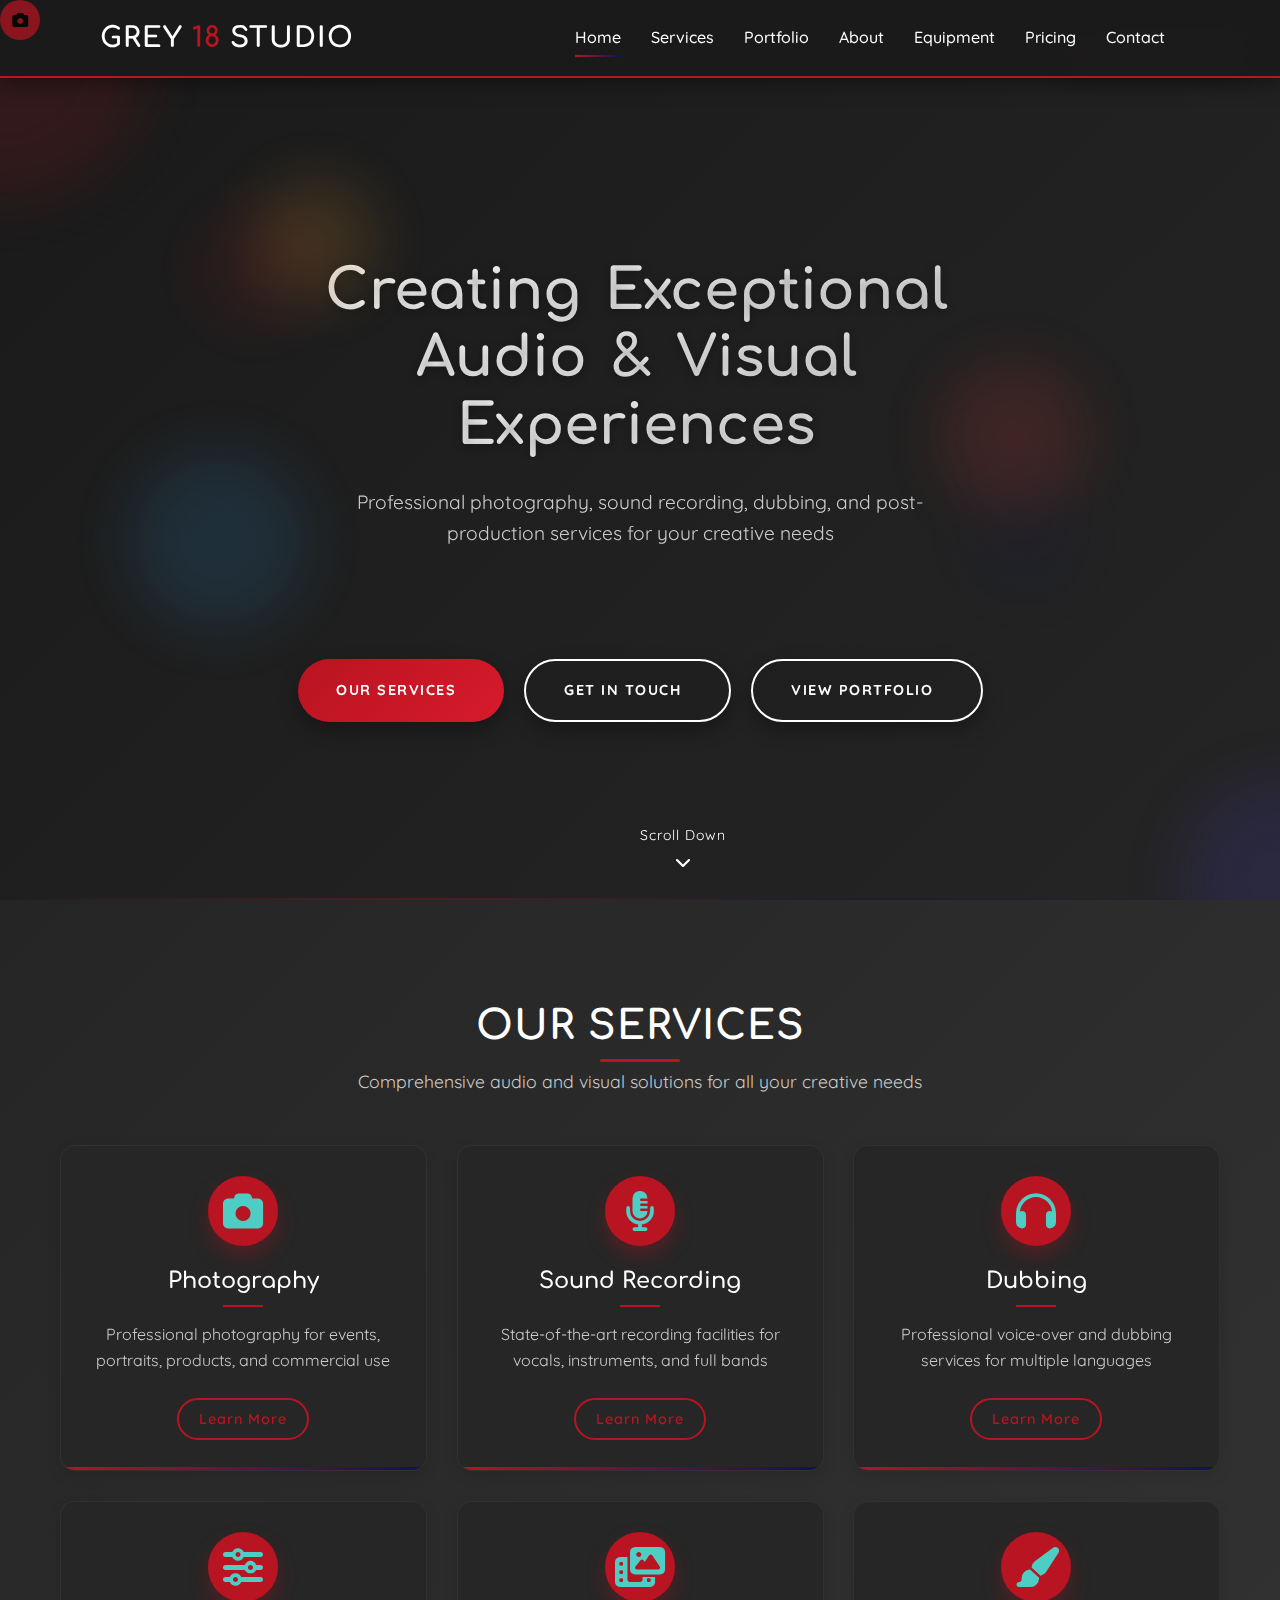
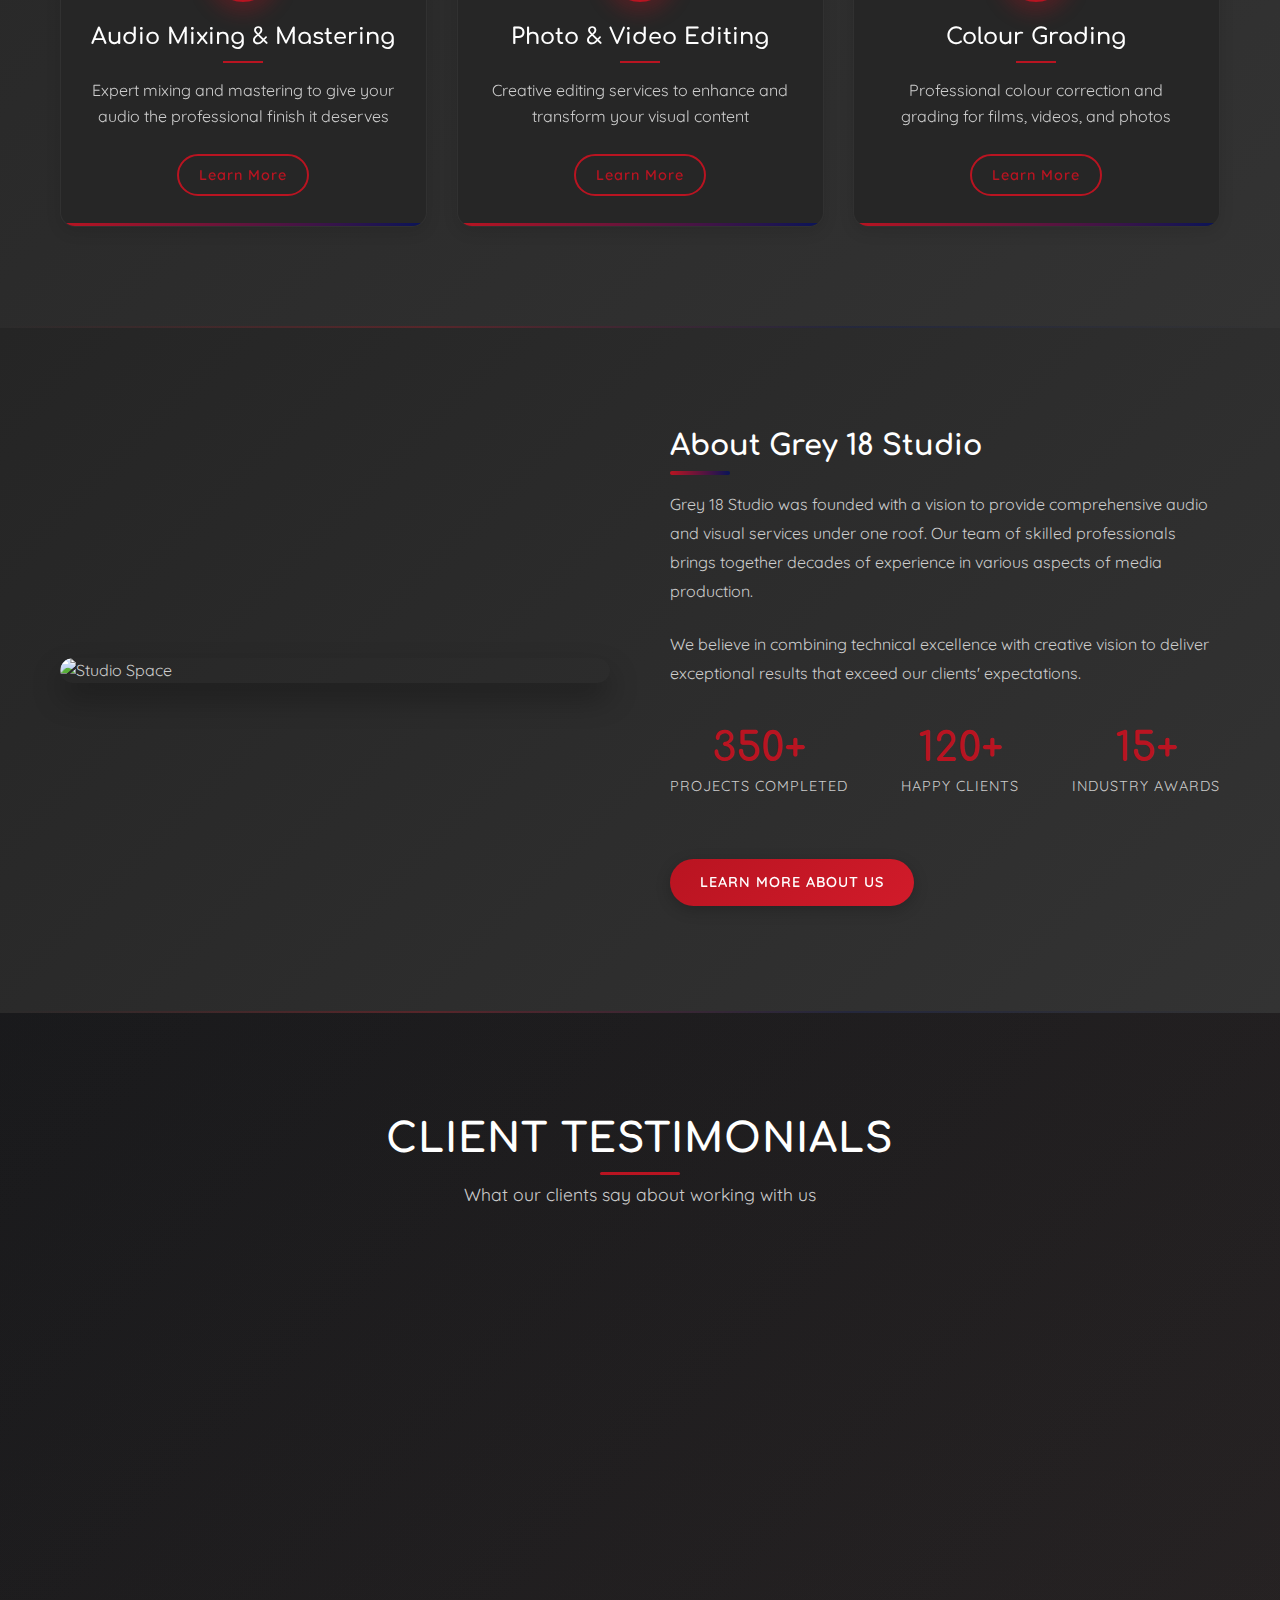
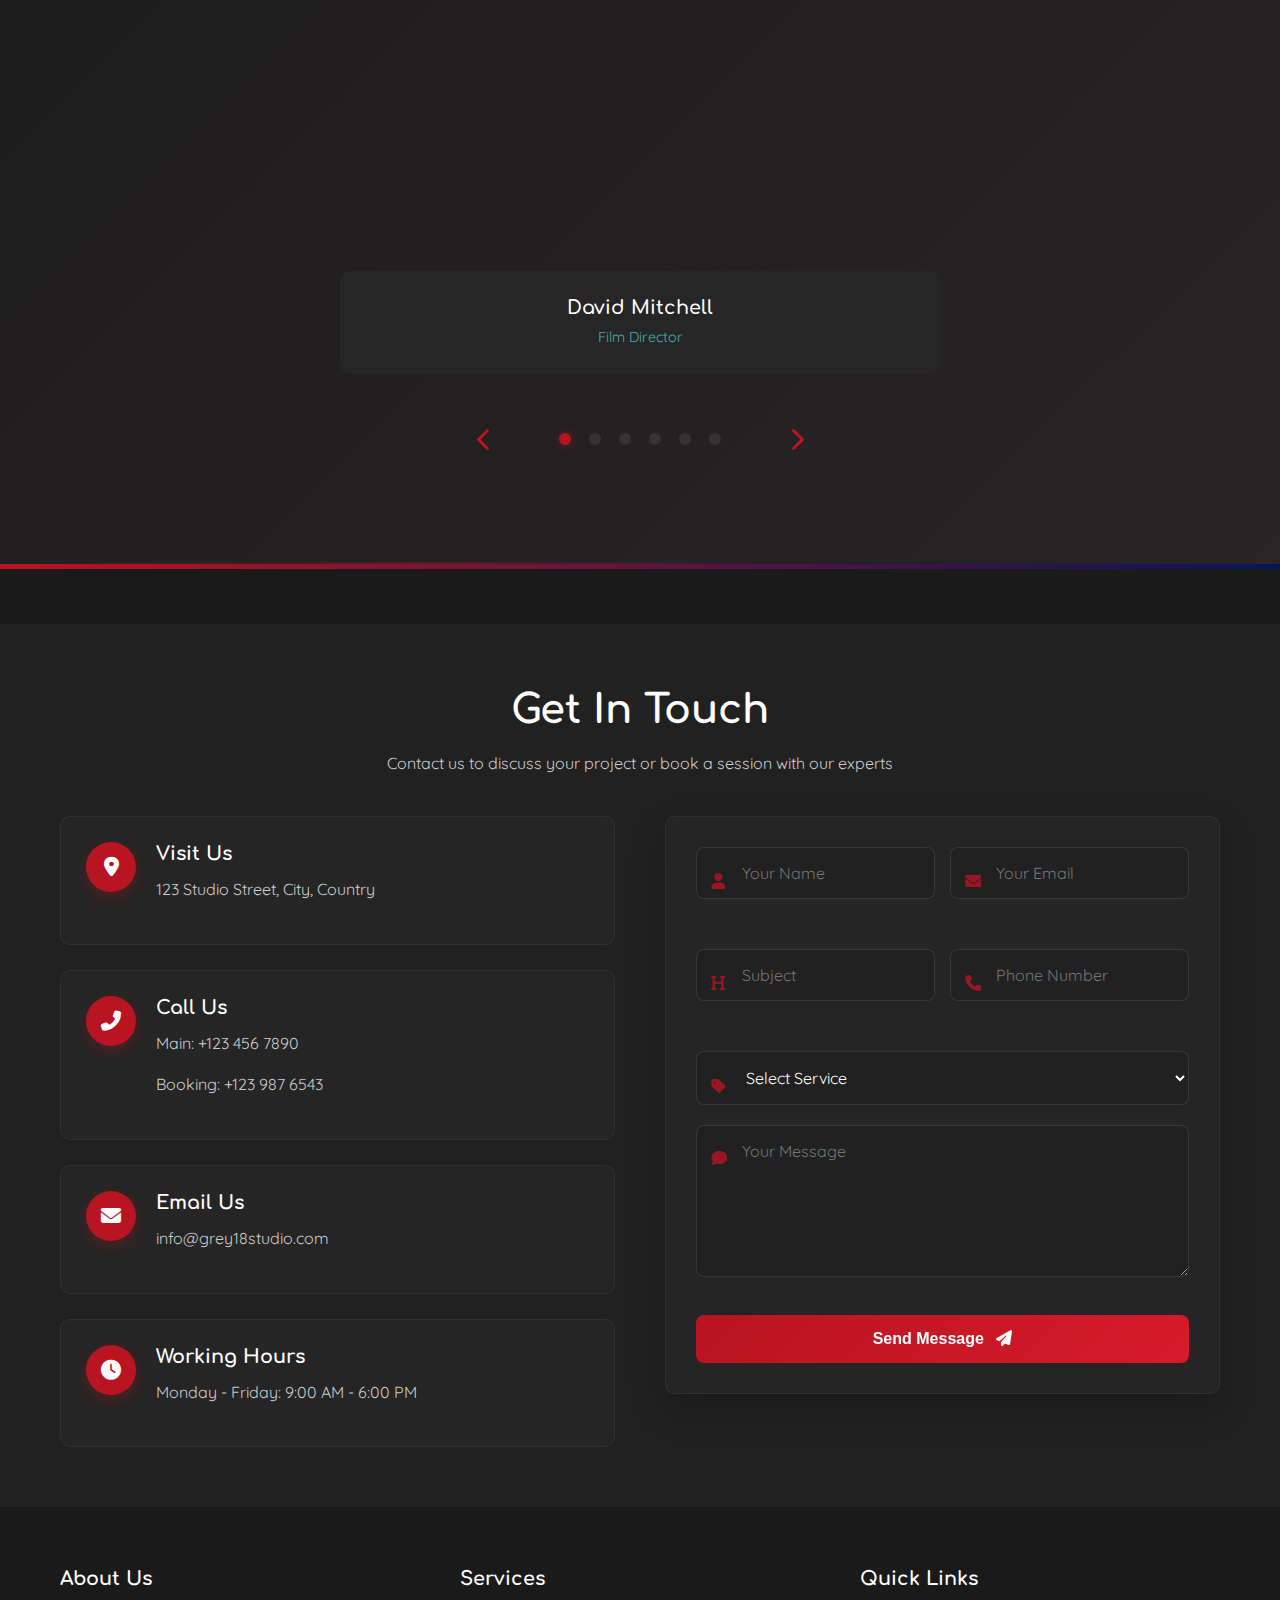
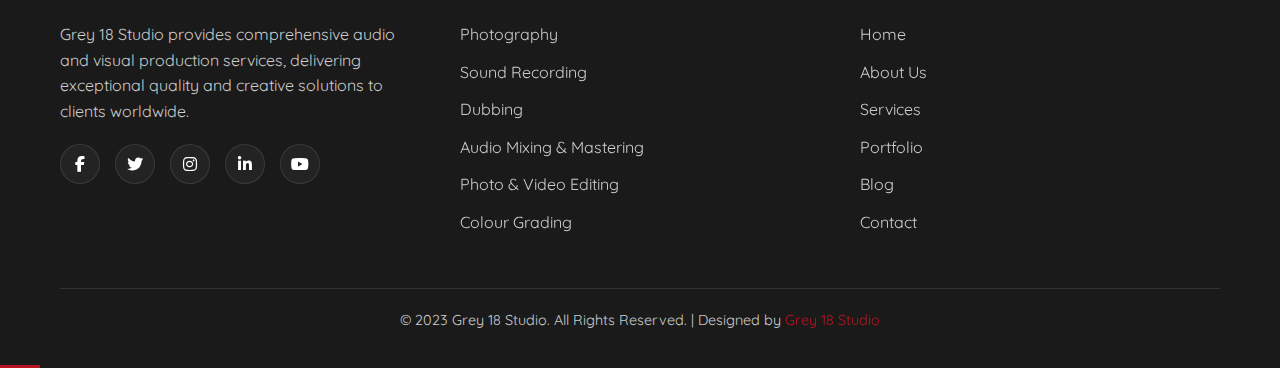
==== commit b4ed9073: "updated changes" ====
--- a/index.html
+++ b/index.html
@@ -1509,117 +1509,313 @@
                 <p>What our clients say about working with us</p>
             </div>
             
-            <div class="testimonials-tabs">
-                <button class="tab-btn active" data-tab="text-testimonials">Text Testimonials</button>
-                <button class="tab-btn" data-tab="video-testimonials">Video Testimonials</button>
+            <div class="unified-testimonial-slider">
+                <!-- Text Testimonial 1 -->
+                <div class="testimonial-item text-testimonial">
+                    <div class="testimonial-content">
+                        <p>"Grey 18 Studio transformed our vision into reality. Their photography services were exceptional, and the team was professional throughout the project. I couldn't be happier with the results!"</p>
+                        <div class="client-info">
+                            <h4>Sarah Johnson</h4>
+                            <p>Marketing Director, Elevate Brands</p>
+                        </div>
+                    </div>
+                </div>
+                
+                <!-- Video Testimonial 1 -->
+                <div class="testimonial-item video-testimonial">
+                    <div class="video-container">
+                        <iframe src="https://www.youtube.com/embed/mMAhUWIUjbE" title="Client Video Testimonial" frameborder="0" allow="accelerometer; autoplay; clipboard-write; encrypted-media; gyroscope; picture-in-picture" allowfullscreen></iframe>
+                    </div>
+                    <div class="video-info">
+                        <h4>David Mitchell</h4>
+                        <p>Film Director</p>
+                    </div>
+                </div>
+                
+                <!-- Text Testimonial 2 -->
+                <div class="testimonial-item text-testimonial">
+                    <div class="testimonial-content">
+                        <p>"The audio mixing and mastering services at Grey 18 Studio are world-class. They brought a new dimension to our latest album that exceeded our expectations. Will definitely work with them again on our next project."</p>
+                        <div class="client-info">
+                            <h4>Michael Rodriguez</h4>
+                            <p>Lead Vocalist, Cosmic Wave</p>
+                        </div>
+                    </div>
+                </div>
+                
+                <!-- Video Testimonial 2 -->
+                <div class="testimonial-item video-testimonial">
+                    <div class="video-container">
+                        <iframe src="https://www.youtube.com/embed/mMAhUWIUjbE" title="Client Video Testimonial" frameborder="0" allow="accelerometer; autoplay; clipboard-write; encrypted-media; gyroscope; picture-in-picture" allowfullscreen></iframe>
+                    </div>
+                    <div class="video-info">
+                        <h4>Jessica Lee</h4>
+                        <p>Fashion Photographer</p>
+                    </div>
+                </div>
+                
+                <!-- Text Testimonial 3 -->
+                <div class="testimonial-item text-testimonial">
+                    <div class="testimonial-content">
+                        <p>"Working with the team at Grey 18 for our commercial video was seamless. Their attention to detail in colour grading and editing made all the difference. The end result was exactly what we envisioned."</p>
+                        <div class="client-info">
+                            <h4>Emma Thompson</h4>
+                            <p>Creative Director, Vision Media</p>
+                        </div>
+                    </div>
+                </div>
+                
+                <!-- Video Testimonial 3 -->
+                <div class="testimonial-item video-testimonial">
+                    <div class="video-container">
+                        <iframe src="https://www.youtube.com/embed/mMAhUWIUjbE" title="Client Video Testimonial" frameborder="0" allow="accelerometer; autoplay; clipboard-write; encrypted-media; gyroscope; picture-in-picture" allowfullscreen></iframe>
+                    </div>
+                    <div class="video-info">
+                        <h4>Robert Chen</h4>
+                        <p>Music Producer</p>
+                    </div>
+                </div>
             </div>
             
-            <div class="testimonials-content">
-                <div class="tab-content active" id="text-testimonials">
-                    <div class="testimonial-slider">
-                        <div class="testimonial">
-                            <div class="testimonial-content">
-                                <p>"Grey 18 Studio transformed our vision into reality. Their photography services were exceptional, and the team was professional throughout the project. I couldn't be happier with the results!"</p>
-                                <div class="client-info">
-                                    <h4>Sarah Johnson</h4>
-                                    <p>Marketing Director, Elevate Brands</p>
-                                </div>
-                            </div>
-                        </div>
-                        <div class="testimonial">
-                            <div class="testimonial-content">
-                                <p>"The audio mixing and mastering services at Grey 18 Studio are world-class. They brought a new dimension to our latest album that exceeded our expectations. Will definitely work with them again on our next project."</p>
-                                <div class="client-info">
-                                    <h4>Michael Rodriguez</h4>
-                                    <p>Lead Vocalist, Cosmic Wave</p>
-                                </div>
-                            </div>
-                        </div>
-                        <div class="testimonial">
-                            <div class="testimonial-content">
-                                <p>"Working with the team at Grey 18 for our commercial video was seamless. Their attention to detail in colour grading and editing made all the difference. The end result was exactly what we envisioned."</p>
-                                <div class="client-info">
-                                    <h4>Emma Thompson</h4>
-                                    <p>Creative Director, Vision Media</p>
-                                </div>
-                            </div>
-                        </div>
-                    </div>
-                    <div class="testimonial-controls">
-                        <button class="prev-btn"><i class="fas fa-chevron-left"></i></button>
-                        <div class="testimonial-dots">
-                            <span class="dot active"></span>
-                            <span class="dot"></span>
-                            <span class="dot"></span>
-                        </div>
-                        <button class="next-btn"><i class="fas fa-chevron-right"></i></button>
-                    </div>
-                </div>
-                
-                <div class="tab-content" id="video-testimonials">
-                    <div class="video-testimonial-slider">
-                        <div class="video-testimonial">
-                            <div class="video-thumbnail" data-video="https://www.youtube.com/embed/dQw4w9WgXcQ">
-                                <img src="https://source.unsplash.com/random/600x400/?interview" alt="Client Video Testimonial">
-                                <div class="play-overlay">
-                                    <i class="fas fa-play"></i>
-                                </div>
-                            </div>
-                            <div class="video-info">
-                                <h4>David Mitchell</h4>
-                                <p>Film Director</p>
-                            </div>
-                        </div>
-                        <div class="video-testimonial">
-                            <div class="video-thumbnail" data-video="https://www.youtube.com/embed/C0DPdy98e4c">
-                                <img src="https://source.unsplash.com/random/600x400/?testimonial" alt="Client Video Testimonial">
-                                <div class="play-overlay">
-                                    <i class="fas fa-play"></i>
-                                </div>
-                            </div>
-                            <div class="video-info">
-                                <h4>Jessica Lee</h4>
-                                <p>Fashion Photographer</p>
-                            </div>
-                        </div>
-                        <div class="video-testimonial">
-                            <div class="video-thumbnail" data-video="https://www.youtube.com/embed/jNQXAC9IVRw">
-                                <img src="https://source.unsplash.com/random/600x400/?speaking" alt="Client Video Testimonial">
-                                <div class="play-overlay">
-                                    <i class="fas fa-play"></i>
-                                </div>
-                            </div>
-                            <div class="video-info">
-                                <h4>Robert Chen</h4>
-                                <p>Music Producer</p>
-                            </div>
-                        </div>
-                        <div class="video-testimonial">
-                            <div class="video-thumbnail" data-video="https://www.youtube.com/embed/pKO9UjSeLew">
-                                <img src="https://source.unsplash.com/random/600x400/?interview-2" alt="Client Video Testimonial">
-                                <div class="play-overlay">
-                                    <i class="fas fa-play"></i>
-                                </div>
-                            </div>
-                            <div class="video-info">
-                                <h4>Amanda Wilson</h4>
-                                <p>Creative Agency Founder</p>
-                            </div>
-                        </div>
-                    </div>
-                    <div class="video-testimonial-controls">
-                        <button class="video-prev-btn"><i class="fas fa-chevron-left"></i></button>
-                        <div class="video-testimonial-dots">
-                            <span class="video-dot active"></span>
-                            <span class="video-dot"></span>
-                            <span class="video-dot"></span>
-                            <span class="video-dot"></span>
-                        </div>
-                        <button class="video-next-btn"><i class="fas fa-chevron-right"></i></button>
-                    </div>
-                </div>
+            <div class="testimonial-controls">
+                <button class="prev-btn"><i class="fas fa-chevron-left"></i></button>
+                <div class="testimonial-dots">
+                    <!-- Dots will be added dynamically by JavaScript -->
+                </div>
+                <button class="next-btn"><i class="fas fa-chevron-right"></i></button>
             </div>
         </div>
+        
+        <script>
+            document.addEventListener('DOMContentLoaded', function() {
+                // Initialize the testimonials slider
+                const testimonialItems = document.querySelectorAll('.testimonial-item');
+                const dotsContainer = document.querySelector('.testimonial-dots');
+                const prevBtn = document.querySelector('.prev-btn');
+                const nextBtn = document.querySelector('.next-btn');
+                let currentIndex = 0;
+                
+                // Create dots for each testimonial
+                testimonialItems.forEach((_, index) => {
+                    const dot = document.createElement('span');
+                    dot.classList.add('dot');
+                    if (index === 0) dot.classList.add('active');
+                    dot.addEventListener('click', () => goToSlide(index));
+                    dotsContainer.appendChild(dot);
+                });
+                
+                // Function to show a specific testimonial
+                function goToSlide(index) {
+                    testimonialItems.forEach(item => item.style.display = 'none');
+                    
+                    // Pause all videos when switching slides
+                    const videos = document.querySelectorAll('.video-container iframe');
+                    videos.forEach(video => {
+                        const src = video.src;
+                        video.src = src;
+                    });
+                    
+                    // Display the current testimonial
+                    testimonialItems[index].style.display = 'block';
+                    
+                    // Update dots
+                    const dots = document.querySelectorAll('.dot');
+                    dots.forEach((dot, i) => {
+                        dot.classList.toggle('active', i === index);
+                    });
+                    
+                    currentIndex = index;
+                }
+                
+                // Navigation buttons
+                prevBtn.addEventListener('click', () => {
+                    currentIndex = (currentIndex - 1 + testimonialItems.length) % testimonialItems.length;
+                    goToSlide(currentIndex);
+                });
+                
+                nextBtn.addEventListener('click', () => {
+                    currentIndex = (currentIndex + 1) % testimonialItems.length;
+                    goToSlide(currentIndex);
+                });
+                
+                // Auto-advance slides
+                let interval = setInterval(() => {
+                    currentIndex = (currentIndex + 1) % testimonialItems.length;
+                    goToSlide(currentIndex);
+                }, 8000);
+                
+                // Pause auto-advance on hover
+                const sliderContainer = document.querySelector('.unified-testimonial-slider');
+                sliderContainer.addEventListener('mouseenter', () => clearInterval(interval));
+                sliderContainer.addEventListener('mouseleave', () => {
+                    interval = setInterval(() => {
+                        currentIndex = (currentIndex + 1) % testimonialItems.length;
+                        goToSlide(currentIndex);
+                    }, 8000);
+                });
+                
+                // Initialize first slide
+                goToSlide(0);
+            });
+        </script>
+        
+        <style>
+            /* Unified Testimonials Styling */
+            .unified-testimonial-slider {
+                position: relative;
+                margin: 40px 0;
+                overflow: hidden;
+            }
+            
+            .testimonial-item {
+                display: none;
+                animation: fadeIn 0.5s ease forwards;
+            }
+            
+            .testimonial-content {
+                background: var(--secondary-dark);
+                padding: 40px;
+                border-radius: 15px;
+                box-shadow: 0 10px 25px rgba(0, 0, 0, 0.1);
+                position: relative;
+                overflow: hidden;
+                margin-bottom: 20px;
+            }
+            
+            .testimonial-content::before {
+                content: """;
+                position: absolute;
+                top: 20px;
+                left: 20px;
+                font-size: 120px;
+                line-height: 1;
+                font-family: serif;
+                color: rgba(185, 20, 33, 0.1);
+                z-index: 0;
+            }
+            
+            .testimonial-content p {
+                position: relative;
+                font-size: 1.1rem;
+                line-height: 1.8;
+                z-index: 1;
+                margin-bottom: 25px;
+            }
+            
+            .client-info {
+                display: flex;
+                flex-direction: column;
+                align-items: flex-start;
+                position: relative;
+                z-index: 1;
+            }
+            
+            .client-info h4 {
+                margin-bottom: 5px;
+                font-size: 1.2rem;
+            }
+            
+            .video-container {
+                position: relative;
+                padding-bottom: 56.25%; /* 16:9 aspect ratio */
+                height: 0;
+                overflow: hidden;
+                border-radius: 15px;
+                box-shadow: 0 10px 25px rgba(0, 0, 0, 0.2);
+                margin-bottom: 20px;
+            }
+            
+            .video-container iframe {
+                position: absolute;
+                top: 0;
+                left: 0;
+                width: 100%;
+                height: 100%;
+                border: none;
+            }
+            
+            .video-info {
+                background: var(--secondary-dark);
+                padding: 25px;
+                border-radius: 10px;
+                text-align: center;
+            }
+            
+            .video-info h4 {
+                margin-bottom: 5px;
+                font-size: 1.2rem;
+            }
+            
+            .testimonial-controls {
+                display: flex;
+                justify-content: center;
+                align-items: center;
+                margin-top: 30px;
+            }
+            
+            .prev-btn,
+            .next-btn {
+                background: rgba(40, 40, 40, 0.7);
+                color: var(--white);
+                border: none;
+                width: 40px;
+                height: 40px;
+                border-radius: 50%;
+                display: flex;
+                align-items: center;
+                justify-content: center;
+                cursor: pointer;
+                margin: 0 10px;
+                transition: all 0.3s ease;
+            }
+            
+            .prev-btn:hover,
+            .next-btn:hover {
+                background-color: var(--accent-primary);
+                transform: scale(1.1);
+            }
+            
+            .testimonial-dots {
+                display: flex;
+                gap: 8px;
+            }
+            
+            .dot {
+                width: 12px;
+                height: 12px;
+                background-color: rgba(255, 255, 255, 0.3);
+                border-radius: 50%;
+                cursor: pointer;
+                transition: all 0.3s ease;
+            }
+            
+            .dot.active {
+                background-color: var(--accent-primary);
+                transform: scale(1.2);
+            }
+            
+            @keyframes fadeIn {
+                from {
+                    opacity: 0;
+                    transform: translateY(20px);
+                }
+                to {
+                    opacity: 1;
+                    transform: translateY(0);
+                }
+            }
+            
+            /* Media queries for better responsiveness */
+            @media (max-width: 768px) {
+                .testimonial-content {
+                    padding: 30px;
+                }
+                
+                .testimonial-content p {
+                    font-size: 1rem;
+                }
+            }
+        </style>
     </section>
 
     <!-- Footer Container -->
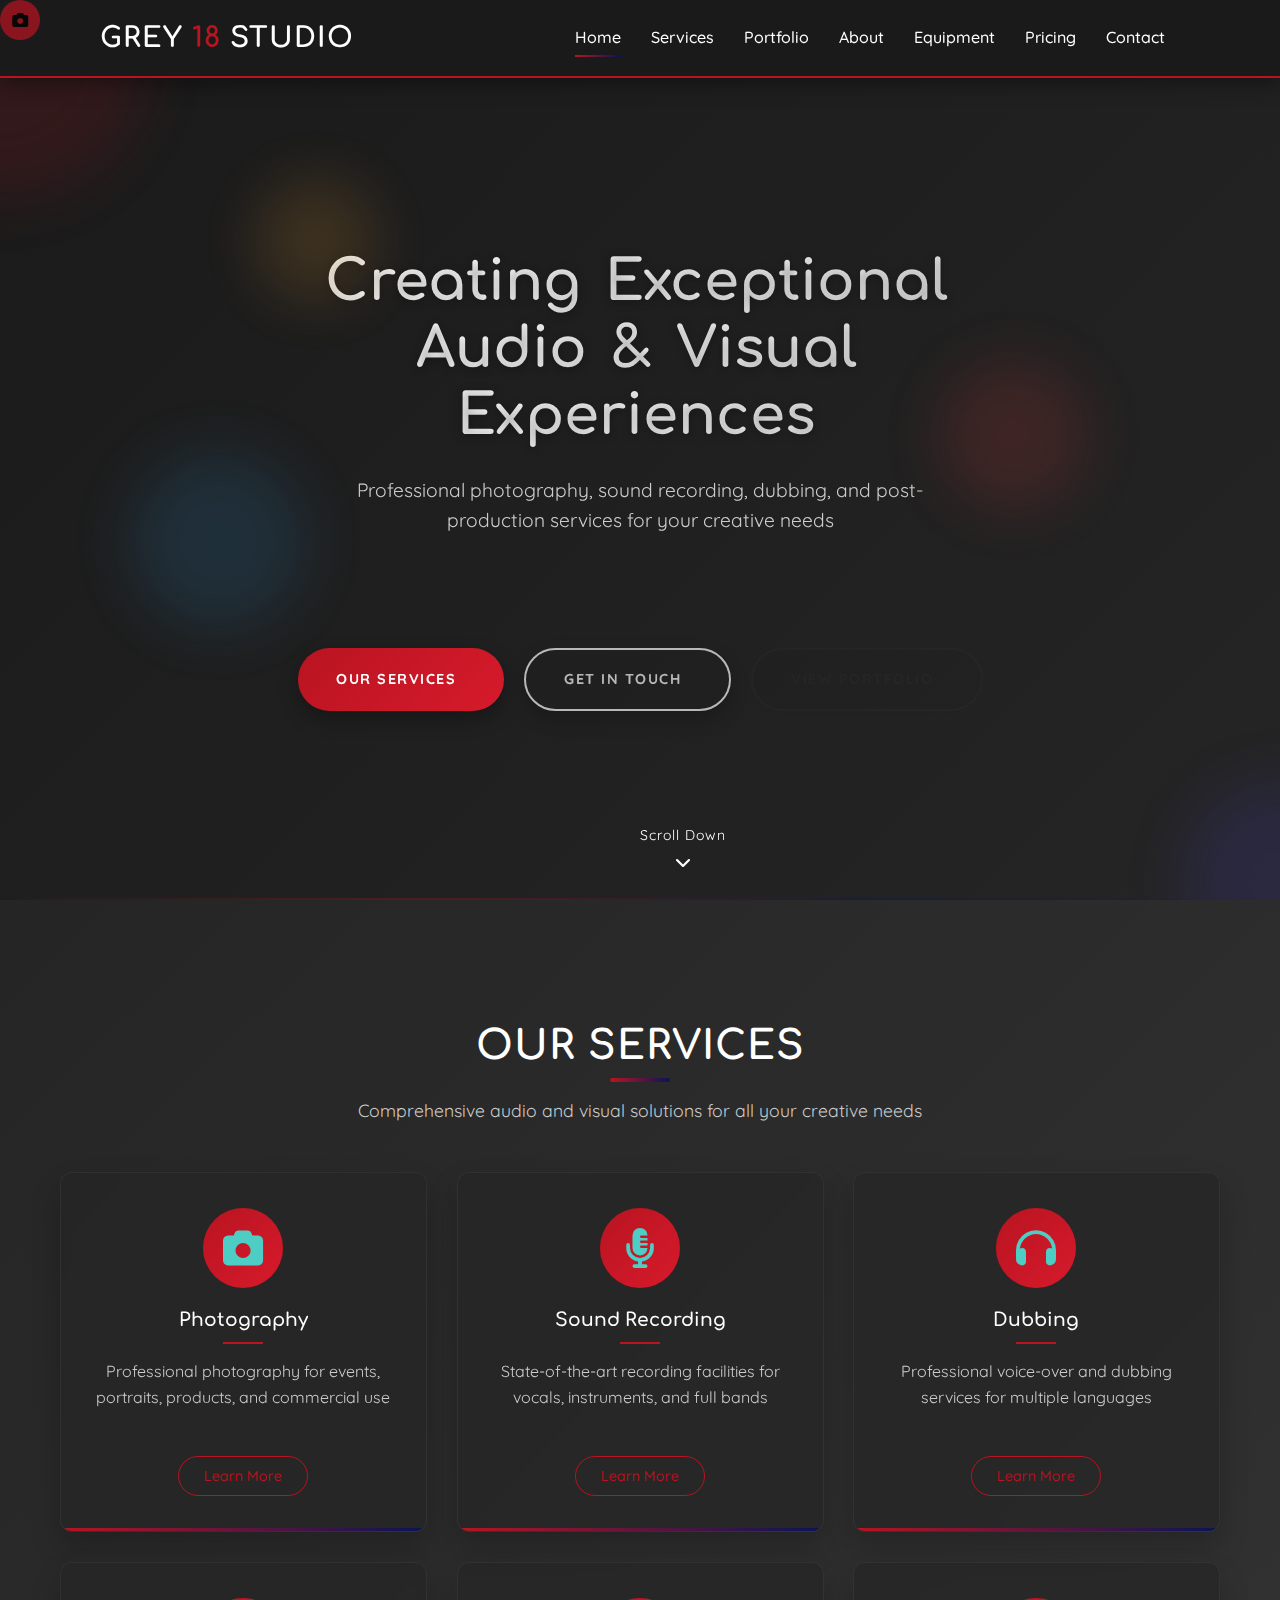
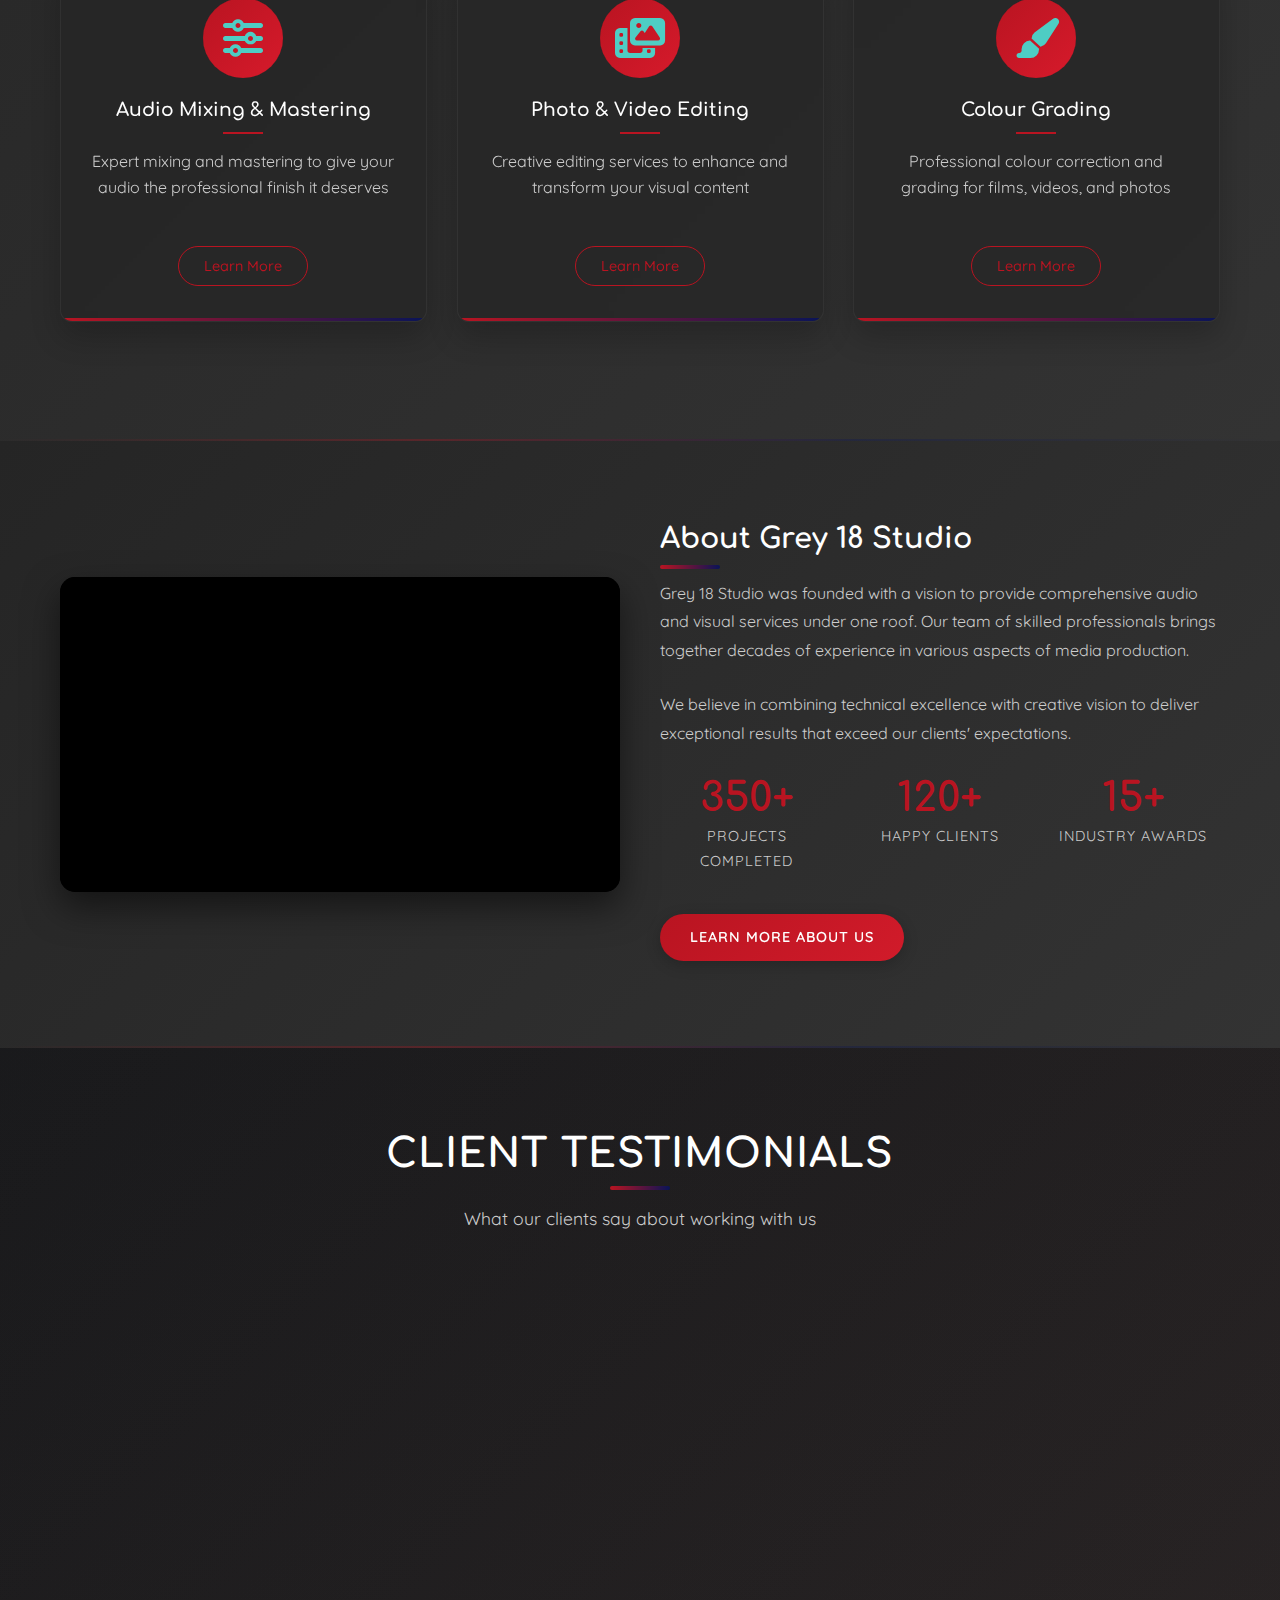
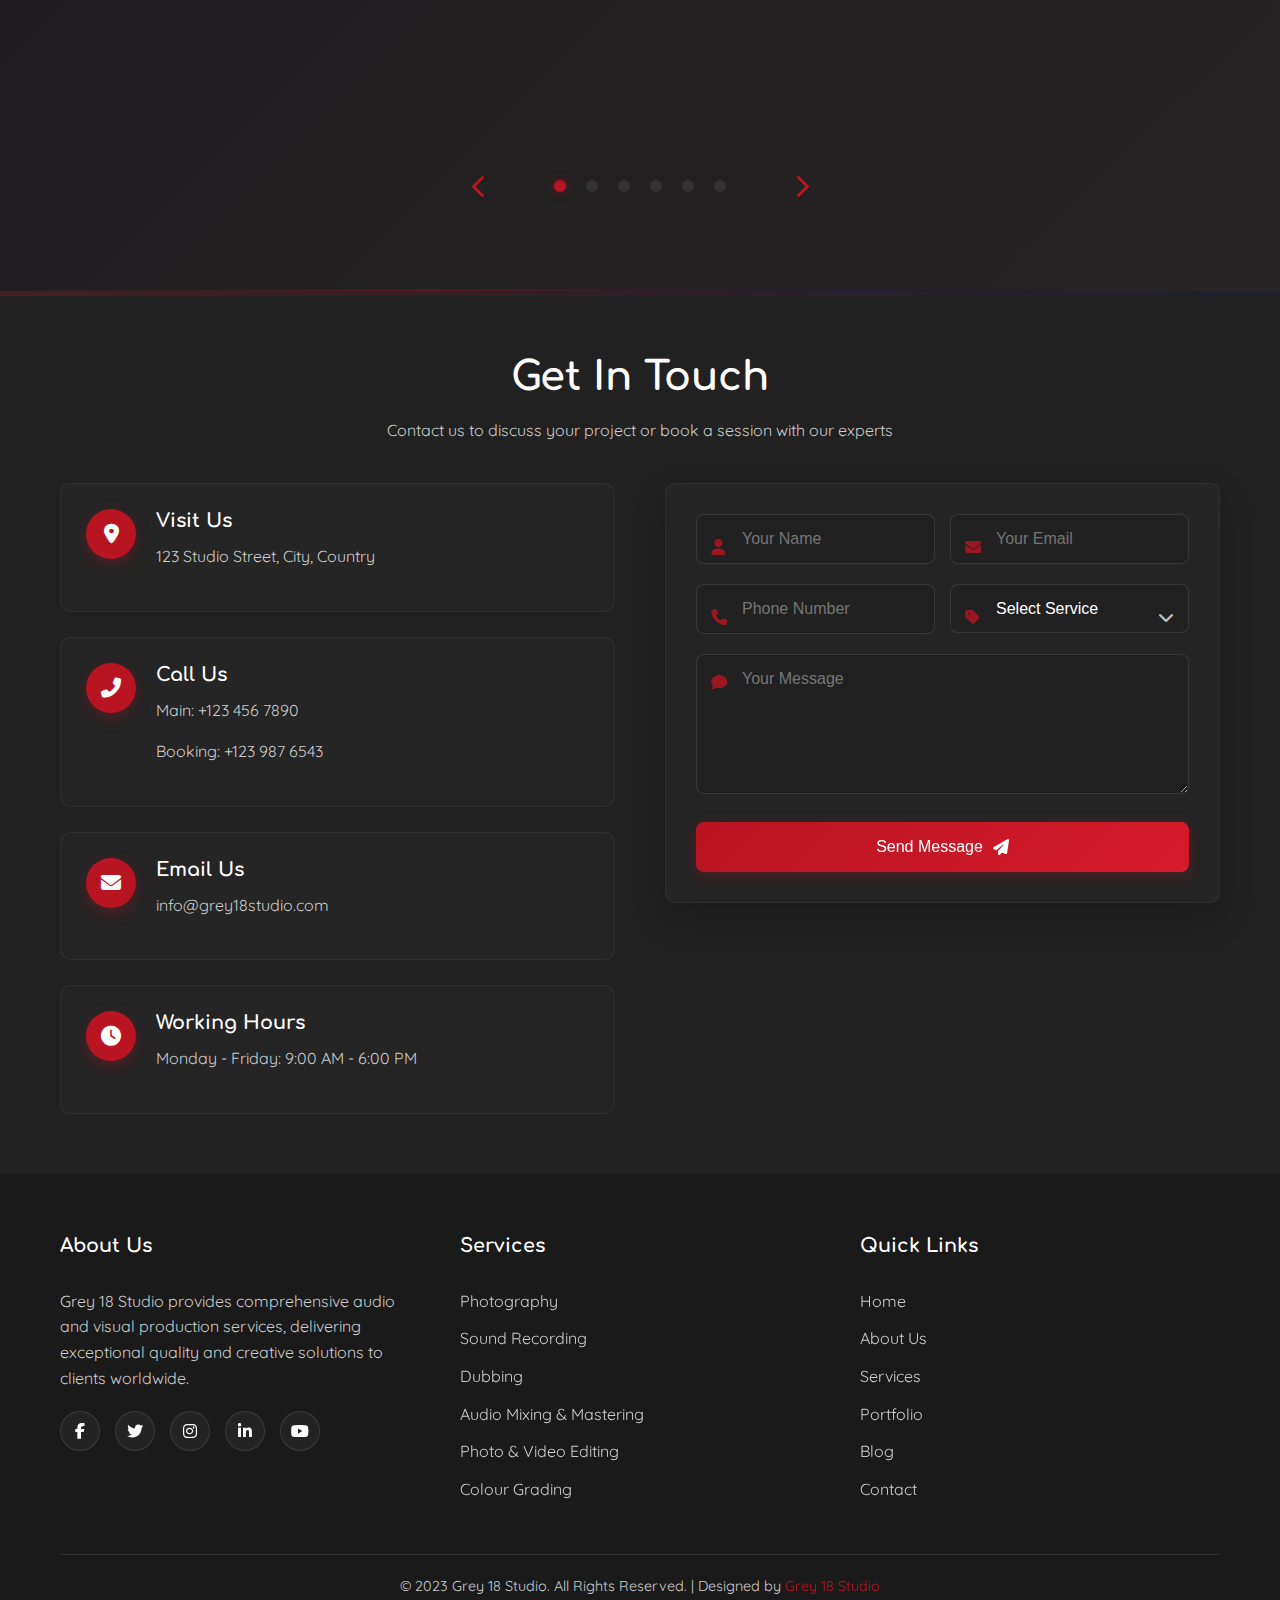
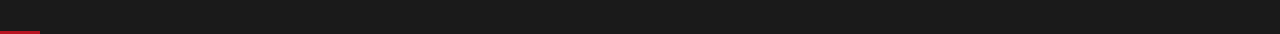
==== commit e2cbd842: "fixed testimonials section and about section" ====
--- a/index.html
+++ b/index.html
@@ -508,524 +508,277 @@
             color: #d61a2b;
         }
         
-        /* Enhanced Testimonials Section */
-        .testimonial-slider {
-            display: flex;
+        /* Testimonial-specific styles - Fixed for consistent height */
+        .testimonial-item {
+            position: absolute;
             width: 100%;
-            overflow: hidden;
-            position: relative;
-        }
-        
-        .testimonial {
-            min-width: 100%;
-            padding: 30px 20px;
-            transition: all 0.5s ease;
+            left: 0;
+            top: 0;
+            display: none !important;
+            opacity: 0;
+            visibility: hidden;
+            transition: opacity 0.5s ease;
+        }
+        
+        .testimonial-item.active {
+            position: relative !important;
+            display: block !important;
+            opacity: 1 !important;
+            visibility: visible !important;
+            z-index: 5;
         }
         
         .testimonial-content {
             background: var(--secondary-dark);
-            padding: 40px;
+            padding: 30px;
             border-radius: 15px;
-            box-shadow: 0 10px 25px rgba(0, 0, 0, 0.1);
-            transition: all 0.4s ease;
-            position: relative;
-            overflow: hidden;
-            transform: translateY(0);
-            opacity: 1;
-        }
-        
-        .testimonial-content::before {
-            content: '"';
-            position: absolute;
-            top: 20px;
-            left: 20px;
-            font-size: 120px;
-            line-height: 1;
-            font-family: serif;
-            color: rgba(185, 20, 33, 0.1);
-            z-index: 0;
-        }
-        
-        .testimonial-content p {
-            position: relative;
-            font-size: 1.1rem;
-            line-height: 1.8;
-            z-index: 1;
-            margin-bottom: 25px;
-        }
-        
-        .client-info {
+            box-shadow: 0 10px 25px rgba(0, 0, 0, 0.3);
+            min-height: 350px; /* Consistent height for all testimonials */
             display: flex;
             flex-direction: column;
-            align-items: flex-start;
+            margin-bottom: 0; /* Remove any bottom margin */
+        }
+        
+        .testimonial-content p {
+            flex: 1;
+            min-height: 150px; /* Ensure text has enough space */
+            font-size: 1.1rem;
+            line-height: 1.6;
+            margin-bottom: 20px;
+        }
+        
+        .video-wrapper {
+            flex: 1;
+            margin-bottom: 20px;
             position: relative;
-            z-index: 1;
+            min-height: 220px; /* Fixed height for video wrapper */
+            border-radius: 10px;
+            overflow: hidden;
+            background-color: #000;
+        }
+        
+        .video-wrapper iframe {
+            position: absolute;
+            top: 0;
+            left: 0;
+            width: 100%;
+            height: 100%;
+            border: none;
+        }
+        
+        .client-info {
+            margin-top: auto;
+            padding-top: 15px;
         }
         
         .client-info h4 {
             margin-bottom: 5px;
-            font-size: 1.2rem;
-        }
-        
+            font-size: 1.1rem;
+        }
+        
+        .client-info p {
+            font-size: 0.9rem;
+            margin: 0;
+            min-height: auto;
+        }
+        
+        .unified-testimonial-slider {
+            position: relative;
+            min-height: 450px;
+            margin: 0 auto;
+            max-width: 800px;
+            padding: 0 15px;
+        }
+        
+        /* Testimonials section styling */
+        .testimonials {
+            background-color: var(--primary-dark);
+            padding: 80px 0;
+            color: var(--white);
+        }
+        
+        /* Fix testimonial controls */
         .testimonial-controls {
             display: flex;
             justify-content: center;
             align-items: center;
             margin-top: 30px;
-        }
-        
-        /* Contact section with enhanced form */
-        .contact-content {
-            display: grid;
-            grid-template-columns: 1fr 1fr;
-            gap: 50px;
-            margin-top: 50px;
-        }
-        
-        .contact-info {
+            gap: 20px;
+        }
+        
+        .testimonial-dots {
             display: flex;
-            flex-direction: column;
-            gap: 30px;
-        }
-        
-        .contact-item {
-            background: var(--secondary-dark);
-            padding: 30px;
-            border-radius: 15px;
-            transition: all 0.4s ease;
-            box-shadow: 0 8px 15px rgba(0, 0, 0, 0.1);
-            transform: translateY(20px);
-            opacity: 0;
-            display: flex;
-            align-items: flex-start;
-            gap: 20px;
-        }
-        
-        .contact-icon-wrapper {
-            width: 50px;
-            height: 50px;
-            background: var(--accent-primary);
+            gap: 10px;
+            justify-content: center;
+        }
+        
+        .dot {
+            width: 12px;
+            height: 12px;
+            background-color: rgba(255, 255, 255, 0.3);
+            border-radius: 50%;
+            cursor: pointer;
+            transition: all 0.3s ease;
+        }
+        
+        .dot.active {
+            background-color: var(--accent-primary);
+            transform: scale(1.2);
+        }
+        
+        .prev-btn, .next-btn {
+            background: rgba(40, 40, 40, 0.7);
+            color: var(--white);
+            border: none;
+            width: 40px;
+            height: 40px;
             border-radius: 50%;
             display: flex;
             align-items: center;
             justify-content: center;
-            flex-shrink: 0;
+            cursor: pointer;
+            transition: all 0.3s ease;
+        }
+        
+        .prev-btn:hover, .next-btn:hover {
+            background-color: var(--accent-primary);
+            transform: scale(1.1);
+        }
+        
+        /* Fix for About section video - completely revised */
+        .about-video {
+            flex: 1 1 45%;
+            min-width: 300px;
+            border-radius: 15px;
+            overflow: hidden;
+            box-shadow: 0 15px 35px rgba(0, 0, 0, 0.5);
+            margin-bottom: 20px;
+            background-color: #000;
+        }
+        
+        .about-video .video-container {
+            position: relative;
+            padding-bottom: 56.25%; /* 16:9 aspect ratio */
+            height: 0;
+            width: 100%;
+            overflow: hidden;
+            background-color: #000;
+        }
+        
+        .about-preview {
+            background-color: var(--primary-dark);
+            padding: 80px 0;
             color: var(--white);
-            font-size: 18px;
-            box-shadow: 0 5px 15px rgba(185, 20, 33, 0.3);
-            transition: all 0.4s ease;
-        }
-        
-        .contact-details {
-            flex: 1;
-        }
-        
-        .contact-item.animated {
-            transform: translateY(0);
-            opacity: 1;
-        }
-        
-        .contact-item:hover {
-            transform: translateY(-10px);
-            box-shadow: 0 15px 30px rgba(0, 0, 0, 0.2);
-            background: linear-gradient(135deg, var(--secondary-dark), var(--medium-grey));
-        }
-        
-        .contact-item:hover .contact-icon-wrapper {
-            transform: rotate(10deg) scale(1.1);
-        }
-        
-        .contact-phone-container {
-            display: grid;
-            grid-template-columns: 1fr 1fr;
-            gap: 15px;
-        }
-        
-        .contact-phone-number {
+        }
+        
+        .about-content {
             display: flex;
-            flex-direction: column;
-        }
-        
-        .phone-label {
-            font-size: 0.8rem;
-            opacity: 0.7;
-            margin-bottom: 5px;
-        }
-        
-        .social-links {
-            display: flex;
-            gap: 15px;
-            margin-top: 20px;
-            justify-content: center;
-        }
-        
-        .social-icon {
-            width: 45px;
-            height: 45px;
-            border-radius: 50%;
-            background: var(--secondary-dark);
-            display: flex;
+            flex-wrap: wrap;
+            gap: 40px;
             align-items: center;
             justify-content: center;
-            color: var(--text-color);
-            font-size: 18px;
-            transition: all 0.3s ease;
-            box-shadow: 0 5px 10px rgba(0, 0, 0, 0.1);
-        }
-        
-        .social-icon:hover {
-            transform: translateY(-5px);
-            background: var(--accent-primary);
-            color: var(--white);
-            box-shadow: 0 10px 20px rgba(185, 20, 33, 0.3);
-        }
-        
-        .contact-form {
-            background: var(--secondary-dark);
-            padding: 40px;
-            border-radius: 15px;
-            box-shadow: 0 8px 30px rgba(0, 0, 0, 0.1);
-            transform: translateY(20px);
-            opacity: 0;
-        }
-        
-        .contact-form.animated {
-            transform: translateY(0);
-            opacity: 1;
-        }
-        
-        .input-wrapper {
+        }
+        
+        .about-text {
+            flex: 1 1 45%;
+            min-width: 300px;
+        }
+        
+        @media (max-width: 992px) {
+            .about-content {
+                flex-direction: column;
+            }
+            
+            .about-video, .about-text {
+                flex: 1 1 100%;
+                max-width: 650px;
+                margin: 0 auto;
+            }
+        }
+        
+        /* Styles for video fallback and play button */
+        .video-fallback {
+            display: block;
             position: relative;
             width: 100%;
-        }
-        
-        .input-icon {
+            height: 100%;
+            cursor: pointer;
+        }
+        
+        .play-button {
             position: absolute;
-            left: 15px;
             top: 50%;
-            transform: translateY(-50%);
-            color: var(--accent-primary);
-            opacity: 0.8;
-            transition: all 0.3s ease;
-        }
-        
-        .form-group textarea ~ .input-icon {
-            top: 25px;
-            transform: none;
-        }
-        
-        .form-group input, 
-        .form-group textarea,
-        .form-group select {
-            width: 100%;
-            padding: 15px 15px 15px 45px;
-            border: 1px solid var(--medium-grey);
-            border-radius: 10px;
-            background: rgba(0, 0, 0, 0.2);
-            color: var(--text-color);
-            font-family: inherit;
-            font-size: 1rem;
-            transition: all 0.3s ease;
-        }
-        
-        .form-group input:focus,
-        .form-group textarea:focus,
-        .form-group select:focus {
-            outline: none;
-            border-color: var(--accent-primary);
-            box-shadow: 0 0 0 3px rgba(185, 20, 33, 0.1);
-            transform: translateY(-3px);
-        }
-        
-        .form-group input:focus ~ .input-icon,
-        .form-group textarea:focus ~ .input-icon,
-        .form-group select:focus ~ .input-icon {
-            color: var(--accent-primary);
-            opacity: 1;
-        }
-        
-        .form-row {
-            display: grid;
-            grid-template-columns: 1fr 1fr;
-            gap: 15px;
-            margin-bottom: 15px;
-        }
-        
-        .form-group {
-            margin-bottom: 15px;
-        }
-        
-        .submit-btn {
-            width: 100%;
-            padding: 15px;
-            margin-top: 10px;
-            position: relative;
-            overflow: hidden;
-        }
-        
-        .submit-btn .sending-indicator {
-            position: absolute;
-            top: 0;
-            left: 0;
-            width: 100%;
-            height: 100%;
-            display: flex;
-            align-items: center;
-            justify-content: center;
-            background: var(--accent-primary);
-            transform: translateY(100%);
-            opacity: 0;
-            transition: all 0.3s ease;
-        }
-        
-        .submit-btn.sending .btn-text,
-        .submit-btn.sending .btn-icon {
-            opacity: 0;
-        }
-        
-        .submit-btn.sending .sending-indicator {
-            transform: translateY(0);
-            opacity: 1;
-        }
-        
-        .form-status {
-            margin-top: 15px;
-            text-align: center;
-        }
-        
-        .success-message,
-        .error-message {
-            padding: 10px;
-            border-radius: 5px;
-            display: none;
-        }
-        
-        .success-message {
-            background: rgba(40, 167, 69, 0.2);
-            border: 1px solid rgba(40, 167, 69, 0.5);
-            color: #28a745;
-        }
-        
-        .error-message {
-            background: rgba(220, 53, 69, 0.2);
-            border: 1px solid rgba(220, 53, 69, 0.5);
-            color: #dc3545;
-        }
-        
-        .success-message.visible,
-        .error-message.visible {
-            display: block;
-            animation: fadeIn 0.5s forwards;
-        }
-        
-        /* About section spacing fix */
-        .about-content {
-            display: grid;
-            grid-template-columns: 1fr 1fr;
-            gap: 60px;
-            align-items: center;
-        }
-        
-        .about-text h3 {
-            margin-bottom: 25px;
-        }
-        
-        .about-text p {
-            margin-bottom: 25px;
-            line-height: 1.8;
-        }
-        
-        .stats {
-            display: flex;
-            justify-content: space-between;
-            margin: 40px 0;
-        }
-        
-        .about-text .btn {
-            margin-top: 20px;
-        }
-        
-        /* Enhanced hero animation */
-        .hero-content {
-            position: relative;
-            z-index: 2;
-            animation: fadeInUp 1.5s ease-out;
-        }
-        
-        .hero-content h1 {
-            position: relative;
-            overflow: hidden;
-            margin-bottom: 20px;
-        }
-        
-        .hero-content h1 span {
-            display: inline-block;
-            transform: translateY(100%);
-            opacity: 0;
-            animation: slideUpFadeIn 0.8s forwards;
-        }
-        
-        .hero-content p {
-            margin-bottom: 30px;
-        }
-        
-        @keyframes slideUpFadeIn {
-            to {
-                transform: translateY(0);
-                opacity: 1;
-            }
-        }
-        
-        @keyframes fadeInUp {
-            from {
-                opacity: 0;
-                transform: translateY(50px);
-            }
-            to {
-                opacity: 1;
-                transform: translateY(0);
-            }
-        }
-        
-        @media (max-width: 768px) {
-            .contact-content,
-            .form-row {
-                grid-template-columns: 1fr;
-            }
-            
-            .contact-phone-container {
-                grid-template-columns: 1fr;
-            }
-        }
-        
-        /* Service Cards Styling */
-        .services-grid {
-            display: grid;
-            grid-template-columns: repeat(auto-fit, minmax(300px, 1fr));
-            gap: 30px;
-            margin-top: 50px;
-        }
-        
-        .service-card {
-            background: var(--secondary-dark);
-            border-radius: 15px;
-            padding: 30px;
-            text-align: center;
-            transition: all 0.4s ease;
-            box-shadow: 0 5px 15px rgba(0, 0, 0, 0.1);
-            display: flex;
-            flex-direction: column;
-            align-items: center;
-            justify-content: flex-start;
-            position: relative;
-            overflow: hidden;
-            min-height: 280px;
-            cursor: pointer;
-            border: 1px solid rgba(255, 255, 255, 0.05);
-        }
-        
-        .service-card:hover {
-            transform: translateY(-10px);
-            box-shadow: 0 15px 30px rgba(0, 0, 0, 0.2);
-        }
-        
-        .service-icon {
-            width: 70px;
-            height: 70px;
-            background: linear-gradient(135deg, #b91421, #b91421);
+            left: 50%;
+            transform: translate(-50%, -50%);
+            width: 80px;
+            height: 80px;
+            background-color: rgba(185, 20, 33, 0.8);
             border-radius: 50%;
             display: flex;
             align-items: center;
             justify-content: center;
+            transition: all 0.3s ease;
+        }
+        
+        .play-button i {
+            color: white;
+            font-size: 30px;
+            margin-left: 8px;
+        }
+        
+        .video-fallback:hover .play-button {
+            background-color: rgba(185, 20, 33, 1);
+            transform: translate(-50%, -50%) scale(1.1);
+            box-shadow: 0 0 20px rgba(0, 0, 0, 0.5);
+        }
+        
+        /* Additional testimonial fixes - Specific to this section only */
+        .testimonial-item .testimonial-content {
+            height: 380px;
+            min-height: 380px;
+            max-height: 380px;
+            display: flex;
+            flex-direction: column;
+            justify-content: space-between;
+            padding: 30px;
+        }
+        
+        .testimonial-text {
+            flex: 1;
+            display: flex;
+            flex-direction: column;
+            justify-content: center;
             margin-bottom: 20px;
-            color: var(--white);
-            font-size: 24px;
-            box-shadow: 0 10px 20px rgba(185, 20, 33, 0.3);
-            transition: all 0.4s ease;
-        }
-        
-        .service-card:hover .service-icon {
-            transform: rotate(10deg) scale(1.1);
-        }
-        
-        .service-card h3 {
-            margin-bottom: 15px;
-            font-size: 1.4rem;
-            color: var(--white);
-            font-weight: 600;
-        }
-        
-        .service-card p {
-            color: var(--light-grey);
-            font-size: 1rem;
+        }
+        
+        .testimonial-text p {
+            margin: 0;
             line-height: 1.6;
-            margin-bottom: 25px;
-        }
-        
-        .service-expand-btn {
-            background: transparent;
-            border: 2px solid #b91421;
-            color: #b91421;
-            padding: 10px 20px;
-            border-radius: 50px;
+            font-size: 1.1rem;
+        }
+        
+        .testimonial-item.video-testimonial .video-wrapper {
+            height: 220px;
+            min-height: 220px;
+            max-height: 220px;
+            margin-bottom: 20px;
+        }
+        
+        .testimonial-item .client-info {
+            margin-top: auto;
+            border-top: 1px solid rgba(255, 255, 255, 0.1);
+            padding-top: 15px;
+        }
+        
+        .testimonial-item .client-info h4 {
+            margin: 0 0 5px 0;
+            font-size: 1.1rem;
+        }
+        
+        .testimonial-item .client-info p {
+            margin: 0;
             font-size: 0.9rem;
-            font-weight: 600;
-            letter-spacing: 1px;
-            transition: all 0.3s ease;
-            cursor: pointer;
-            margin-top: auto;
-        }
-        
-        .service-expand-btn:hover {
-            background: #b91421;
-            color: var(--white);
-            transform: translateY(-3px);
-            box-shadow: 0 5px 15px rgba(185, 20, 33, 0.3);
-        }
-        
-        /* Container and section styling */
-        .container {
-            width: 100%;
-            max-width: 1200px;
-            margin: 0 auto;
-            padding: 0 20px;
-            box-sizing: border-box;
-        }
-        
-        .section-header {
-            text-align: center;
-            margin-bottom: 50px;
-        }
-        
-        .section-header h2 {
-            font-size: 2.5rem;
-            color: var(--white);
-            margin-bottom: 15px;
-            position: relative;
-            display: inline-block;
-        }
-        
-        .section-header h2::after {
-            content: '';
-            width: 80px;
-            height: 3px;
-            background: #b91421;
-            position: absolute;
-            bottom: -10px;
-            left: 50%;
-            transform: translateX(-50%);
-        }
-        
-        .section-header p {
-            color: var(--light-grey);
-            font-size: 1.1rem;
-            max-width: 700px;
-            margin: 0 auto;
-        }
-        
-        section {
-            padding: 100px 0;
-            position: relative;
+            opacity: 0.8;
         }
     </style>
 </head>
@@ -1041,7 +794,7 @@
     <!-- Loading Animation -->
     <div class="loading">
         <div class="loader"></div>
-        <div class="loader-text">Grey 18 Studio</div>
+        <div class="loader-text">Grey 18 Studios</div>
     </div>
     
     <!-- Header Container -->
@@ -1049,13 +802,10 @@
 
     <section id="home" class="hero">
         <video class="hero-bg-video" autoplay loop muted playsinline>
-            <source src="https://cdn.videvo.net/videvo_files/video/premium/video0042/large_watermarked/900-1_900-2647-PD2_preview.mp4" type="video/mp4">
+            <source src="https://assets.mixkit.co/videos/preview/mixkit-set-of-plateaus-seen-from-the-heights-in-a-sunset-26070-large.mp4" type="video/mp4">
         </video>
         
-        <div class="video-reel-btn">
-            <i class="fas fa-play-circle"></i>
-            <span>Watch Showreel</span>
-        </div>
+        
         
         <div class="hero-3d-container">
             <div class="tilt-box">
@@ -1473,8 +1223,20 @@
     <section id="about-preview" class="about-preview">
         <div class="container">
             <div class="about-content">
-                <div class="about-image">
-                    <img src="https://source.unsplash.com/random/600x800/?studio" alt="Studio Space">
+                <div class="about-video">
+                    <!-- Direct iframe embed following testimonials pattern -->
+                    <div class="about-video-wrapper" style="position: relative; padding-bottom: 56.25%; height: 0; overflow: hidden; background-color: #000; border-radius: 15px; box-shadow: 0 10px 30px rgba(0, 0, 0, 0.3);">
+                        <iframe id="about-video" 
+                            width="100%" 
+                            height="100%" 
+                            src="https://www.youtube.com/embed/mMAhUWIUjbE" 
+                            title="Grey 18 Studio Video" 
+                            frameborder="0" 
+                            style="position: absolute; top: 0; left: 0; width: 100%; height: 100%; border: none;"
+                            allow="accelerometer; autoplay; clipboard-write; encrypted-media; gyroscope; picture-in-picture" 
+                            allowfullscreen>
+                        </iframe>
+                    </div>
                 </div>
                 <div class="about-text">
                     <h3>About Grey 18 Studio</h3>
@@ -1500,6 +1262,24 @@
                 </div>
             </div>
         </div>
+
+        <script>
+            // About video fix - using the same pattern as testimonials
+            document.addEventListener('DOMContentLoaded', function() {
+                setTimeout(function() {
+                    const aboutVideo = document.getElementById('about-video');
+                    if (aboutVideo) {
+                        // Reload the iframe to ensure it displays correctly
+                        const src = aboutVideo.src;
+                        aboutVideo.src = '';
+                        setTimeout(() => {
+                            aboutVideo.src = src;
+                            console.log("About video reloaded");
+                        }, 100);
+                    }
+                }, 500);
+            });
+        </script>
     </section>
 
     <section id="testimonials" class="testimonials">
@@ -1513,7 +1293,9 @@
                 <!-- Text Testimonial 1 -->
                 <div class="testimonial-item text-testimonial">
                     <div class="testimonial-content">
-                        <p>"Grey 18 Studio transformed our vision into reality. Their photography services were exceptional, and the team was professional throughout the project. I couldn't be happier with the results!"</p>
+                        <div class="testimonial-text">
+                            <p>"Grey 18 Studio transformed our vision into reality. Their photography services were exceptional, and the team was professional throughout the project. The attention to detail and commitment to quality was remarkable. I couldn't be happier with the results!"</p>
+                        </div>
                         <div class="client-info">
                             <h4>Sarah Johnson</h4>
                             <p>Marketing Director, Elevate Brands</p>
@@ -1521,21 +1303,28 @@
                     </div>
                 </div>
                 
-                <!-- Video Testimonial 1 -->
+                <!-- Video Testimonial 1 - Simple direct embed -->
                 <div class="testimonial-item video-testimonial">
-                    <div class="video-container">
-                        <iframe src="https://www.youtube.com/embed/mMAhUWIUjbE" title="Client Video Testimonial" frameborder="0" allow="accelerometer; autoplay; clipboard-write; encrypted-media; gyroscope; picture-in-picture" allowfullscreen></iframe>
-                    </div>
-                    <div class="video-info">
-                        <h4>David Mitchell</h4>
-                        <p>Film Director</p>
+                    <div class="testimonial-content">
+                        <div class="video-wrapper">
+                            <iframe width="100%" height="250" src="https://www.youtube.com/embed/mMAhUWIUjbE" 
+                                title="Client Testimonial" frameborder="0" 
+                                allow="accelerometer; autoplay; clipboard-write; encrypted-media; gyroscope; picture-in-picture" 
+                                allowfullscreen></iframe>
+                        </div>
+                        <div class="client-info">
+                            <h4>David Mitchell</h4>
+                            <p>Film Director, Visual Productions</p>
+                        </div>
                     </div>
                 </div>
                 
                 <!-- Text Testimonial 2 -->
                 <div class="testimonial-item text-testimonial">
                     <div class="testimonial-content">
-                        <p>"The audio mixing and mastering services at Grey 18 Studio are world-class. They brought a new dimension to our latest album that exceeded our expectations. Will definitely work with them again on our next project."</p>
+                        <div class="testimonial-text">
+                            <p>"The audio mixing and mastering services at Grey 18 Studio are world-class. They brought a new dimension to our latest album that exceeded our expectations. Their expertise in sound engineering and dedication to perfection made all the difference. Will definitely work with them again on our next project."</p>
+                        </div>
                         <div class="client-info">
                             <h4>Michael Rodriguez</h4>
                             <p>Lead Vocalist, Cosmic Wave</p>
@@ -1543,21 +1332,28 @@
                     </div>
                 </div>
                 
-                <!-- Video Testimonial 2 -->
+                <!-- Video Testimonial 2 - Simple direct embed -->
                 <div class="testimonial-item video-testimonial">
-                    <div class="video-container">
-                        <iframe src="https://www.youtube.com/embed/mMAhUWIUjbE" title="Client Video Testimonial" frameborder="0" allow="accelerometer; autoplay; clipboard-write; encrypted-media; gyroscope; picture-in-picture" allowfullscreen></iframe>
-                    </div>
-                    <div class="video-info">
-                        <h4>Jessica Lee</h4>
-                        <p>Fashion Photographer</p>
+                    <div class="testimonial-content">
+                        <div class="video-wrapper">
+                            <iframe width="100%" height="250" src="https://www.youtube.com/embed/mMAhUWIUjbE" 
+                                title="Client Testimonial" frameborder="0" 
+                                allow="accelerometer; autoplay; clipboard-write; encrypted-media; gyroscope; picture-in-picture" 
+                                allowfullscreen></iframe>
+                        </div>
+                        <div class="client-info">
+                            <h4>Jessica Lee</h4>
+                            <p>Fashion Photographer, Style Collective</p>
+                        </div>
                     </div>
                 </div>
                 
                 <!-- Text Testimonial 3 -->
                 <div class="testimonial-item text-testimonial">
                     <div class="testimonial-content">
-                        <p>"Working with the team at Grey 18 for our commercial video was seamless. Their attention to detail in colour grading and editing made all the difference. The end result was exactly what we envisioned."</p>
+                        <div class="testimonial-text">
+                            <p>"Working with the team at Grey 18 for our commercial video was seamless. Their attention to detail in colour grading and editing made all the difference. The collaborative approach allowed us to achieve exactly the mood and style we were aiming for. The end result was exactly what we envisioned and more."</p>
+                        </div>
                         <div class="client-info">
                             <h4>Emma Thompson</h4>
                             <p>Creative Director, Vision Media</p>
@@ -1565,14 +1361,19 @@
                     </div>
                 </div>
                 
-                <!-- Video Testimonial 3 -->
+                <!-- Video Testimonial 3 - Simple direct embed -->
                 <div class="testimonial-item video-testimonial">
-                    <div class="video-container">
-                        <iframe src="https://www.youtube.com/embed/mMAhUWIUjbE" title="Client Video Testimonial" frameborder="0" allow="accelerometer; autoplay; clipboard-write; encrypted-media; gyroscope; picture-in-picture" allowfullscreen></iframe>
-                    </div>
-                    <div class="video-info">
-                        <h4>Robert Chen</h4>
-                        <p>Music Producer</p>
+                    <div class="testimonial-content">
+                        <div class="video-wrapper">
+                            <iframe width="100%" height="250" src="https://www.youtube.com/embed/mMAhUWIUjbE" 
+                                title="Client Testimonial" frameborder="0" 
+                                allow="accelerometer; autoplay; clipboard-write; encrypted-media; gyroscope; picture-in-picture" 
+                                allowfullscreen></iframe>
+                        </div>
+                        <div class="client-info">
+                            <h4>Robert Chen</h4>
+                            <p>Music Producer, Harmony Studios</p>
+                        </div>
                     </div>
                 </div>
             </div>
@@ -1587,267 +1388,164 @@
         </div>
         
         <script>
+            // Navigation menu toggle
+            document.querySelector('.menu-toggle')?.addEventListener('click', function() {
+                document.querySelector('nav').classList.toggle('active');
+                this.classList.toggle('active');
+            });
+
+            // Testimonial carousel functionality - Fixed implementation
             document.addEventListener('DOMContentLoaded', function() {
-                // Initialize the testimonials slider
-                const testimonialItems = document.querySelectorAll('.testimonial-item');
-                const dotsContainer = document.querySelector('.testimonial-dots');
-                const prevBtn = document.querySelector('.prev-btn');
-                const nextBtn = document.querySelector('.next-btn');
-                let currentIndex = 0;
-                
-                // Create dots for each testimonial
-                testimonialItems.forEach((_, index) => {
-                    const dot = document.createElement('span');
-                    dot.classList.add('dot');
-                    if (index === 0) dot.classList.add('active');
-                    dot.addEventListener('click', () => goToSlide(index));
-                    dotsContainer.appendChild(dot);
-                });
-                
-                // Function to show a specific testimonial
-                function goToSlide(index) {
-                    testimonialItems.forEach(item => item.style.display = 'none');
-                    
-                    // Pause all videos when switching slides
-                    const videos = document.querySelectorAll('.video-container iframe');
-                    videos.forEach(video => {
-                        const src = video.src;
-                        video.src = src;
+                // Make sure DOM is fully loaded
+                setTimeout(function() {
+                    const testimonials = document.querySelectorAll('.testimonial-item');
+                    const prevBtn = document.querySelector('.prev-btn');
+                    const nextBtn = document.querySelector('.next-btn');
+                    const dotsContainer = document.querySelector('.testimonial-dots');
+                    let currentIndex = 0;
+
+                    // First hide all testimonials
+                    testimonials.forEach(testimonial => {
+                        testimonial.style.display = 'none';
+                        testimonial.classList.remove('active');
+                        testimonial.style.opacity = '0';
+                        testimonial.style.visibility = 'hidden';
                     });
-                    
-                    // Display the current testimonial
-                    testimonialItems[index].style.display = 'block';
-                    
-                    // Update dots
-                    const dots = document.querySelectorAll('.dot');
-                    dots.forEach((dot, i) => {
-                        dot.classList.toggle('active', i === index);
-                    });
-                    
-                    currentIndex = index;
-                }
-                
-                // Navigation buttons
-                prevBtn.addEventListener('click', () => {
-                    currentIndex = (currentIndex - 1 + testimonialItems.length) % testimonialItems.length;
-                    goToSlide(currentIndex);
-                });
-                
-                nextBtn.addEventListener('click', () => {
-                    currentIndex = (currentIndex + 1) % testimonialItems.length;
-                    goToSlide(currentIndex);
-                });
-                
-                // Auto-advance slides
-                let interval = setInterval(() => {
-                    currentIndex = (currentIndex + 1) % testimonialItems.length;
-                    goToSlide(currentIndex);
-                }, 8000);
-                
-                // Pause auto-advance on hover
-                const sliderContainer = document.querySelector('.unified-testimonial-slider');
-                sliderContainer.addEventListener('mouseenter', () => clearInterval(interval));
-                sliderContainer.addEventListener('mouseleave', () => {
-                    interval = setInterval(() => {
-                        currentIndex = (currentIndex + 1) % testimonialItems.length;
-                        goToSlide(currentIndex);
+
+                    // Clear existing dots and create new ones
+                    if (dotsContainer) {
+                        dotsContainer.innerHTML = '';
+                        testimonials.forEach((_, index) => {
+                            const dot = document.createElement('span');
+                            dot.classList.add('dot');
+                            if (index === 0) dot.classList.add('active');
+                            dot.addEventListener('click', () => showTestimonial(index));
+                            dotsContainer.appendChild(dot);
+                        });
+                    }
+
+                    // Function to show a specific testimonial
+                    function showTestimonial(index) {
+                        // Hide all testimonials
+                        testimonials.forEach(testimonial => {
+                            testimonial.style.display = 'none';
+                            testimonial.classList.remove('active');
+                            testimonial.style.opacity = '0';
+                            testimonial.style.visibility = 'hidden';
+                        });
+
+                        // Show the selected testimonial
+                        testimonials[index].style.display = 'block';
+                        testimonials[index].classList.add('active');
+                        testimonials[index].style.opacity = '1';
+                        testimonials[index].style.visibility = 'visible';
+                        testimonials[index].style.position = 'relative';
+                        
+                        // If it's a video testimonial, ensure the video is properly loaded
+                        if (testimonials[index].classList.contains('video-testimonial')) {
+                            const iframe = testimonials[index].querySelector('iframe');
+                            if (iframe) {
+                                // Reload the iframe to ensure it displays correctly
+                                const src = iframe.src;
+                                iframe.src = '';
+                                setTimeout(() => {
+                                    iframe.src = src;
+                                }, 50);
+                            }
+                        }
+
+                        // Update dots
+                        if (dotsContainer) {
+                            const dots = dotsContainer.querySelectorAll('.dot');
+                            dots.forEach((dot, i) => {
+                                if (i === index) {
+                                    dot.classList.add('active');
+                                } else {
+                                    dot.classList.remove('active');
+                                }
+                            });
+                        }
+
+                        currentIndex = index;
+                    }
+
+                    // Show the first testimonial immediately
+                    showTestimonial(0);
+
+                    // Next button click handler
+                    if (nextBtn) {
+                        nextBtn.addEventListener('click', function() {
+                            currentIndex = (currentIndex + 1) % testimonials.length;
+                            showTestimonial(currentIndex);
+                        });
+                    }
+
+                    // Previous button click handler
+                    if (prevBtn) {
+                        prevBtn.addEventListener('click', function() {
+                            currentIndex = (currentIndex - 1 + testimonials.length) % testimonials.length;
+                            showTestimonial(currentIndex);
+                        });
+                    }
+
+                    // Auto-advance slides every 8 seconds
+                    let interval = setInterval(() => {
+                        currentIndex = (currentIndex + 1) % testimonials.length;
+                        showTestimonial(currentIndex);
                     }, 8000);
-                });
-                
-                // Initialize first slide
-                goToSlide(0);
+
+                    // Pause auto-advance on hover
+                    const sliderContainer = document.querySelector('.unified-testimonial-slider');
+                    if (sliderContainer) {
+                        sliderContainer.addEventListener('mouseenter', () => clearInterval(interval));
+                        sliderContainer.addEventListener('mouseleave', () => {
+                            interval = setInterval(() => {
+                                currentIndex = (currentIndex + 1) % testimonials.length;
+                                showTestimonial(currentIndex);
+                            }, 8000);
+                        });
+                    }
+                }, 100); // Small delay to ensure everything is loaded
             });
         </script>
-        
-        <style>
-            /* Unified Testimonials Styling */
-            .unified-testimonial-slider {
-                position: relative;
-                margin: 40px 0;
-                overflow: hidden;
-            }
-            
-            .testimonial-item {
-                display: none;
-                animation: fadeIn 0.5s ease forwards;
-            }
-            
-            .testimonial-content {
-                background: var(--secondary-dark);
-                padding: 40px;
-                border-radius: 15px;
-                box-shadow: 0 10px 25px rgba(0, 0, 0, 0.1);
-                position: relative;
-                overflow: hidden;
-                margin-bottom: 20px;
-            }
-            
-            .testimonial-content::before {
-                content: """;
-                position: absolute;
-                top: 20px;
-                left: 20px;
-                font-size: 120px;
-                line-height: 1;
-                font-family: serif;
-                color: rgba(185, 20, 33, 0.1);
-                z-index: 0;
-            }
-            
-            .testimonial-content p {
-                position: relative;
-                font-size: 1.1rem;
-                line-height: 1.8;
-                z-index: 1;
-                margin-bottom: 25px;
-            }
-            
-            .client-info {
-                display: flex;
-                flex-direction: column;
-                align-items: flex-start;
-                position: relative;
-                z-index: 1;
-            }
-            
-            .client-info h4 {
-                margin-bottom: 5px;
-                font-size: 1.2rem;
-            }
-            
-            .video-container {
-                position: relative;
-                padding-bottom: 56.25%; /* 16:9 aspect ratio */
-                height: 0;
-                overflow: hidden;
-                border-radius: 15px;
-                box-shadow: 0 10px 25px rgba(0, 0, 0, 0.2);
-                margin-bottom: 20px;
-            }
-            
-            .video-container iframe {
-                position: absolute;
-                top: 0;
-                left: 0;
-                width: 100%;
-                height: 100%;
-                border: none;
-            }
-            
-            .video-info {
-                background: var(--secondary-dark);
-                padding: 25px;
-                border-radius: 10px;
-                text-align: center;
-            }
-            
-            .video-info h4 {
-                margin-bottom: 5px;
-                font-size: 1.2rem;
-            }
-            
-            .testimonial-controls {
-                display: flex;
-                justify-content: center;
-                align-items: center;
-                margin-top: 30px;
-            }
-            
-            .prev-btn,
-            .next-btn {
-                background: rgba(40, 40, 40, 0.7);
-                color: var(--white);
-                border: none;
-                width: 40px;
-                height: 40px;
-                border-radius: 50%;
-                display: flex;
-                align-items: center;
-                justify-content: center;
-                cursor: pointer;
-                margin: 0 10px;
-                transition: all 0.3s ease;
-            }
-            
-            .prev-btn:hover,
-            .next-btn:hover {
-                background-color: var(--accent-primary);
-                transform: scale(1.1);
-            }
-            
-            .testimonial-dots {
-                display: flex;
-                gap: 8px;
-            }
-            
-            .dot {
-                width: 12px;
-                height: 12px;
-                background-color: rgba(255, 255, 255, 0.3);
-                border-radius: 50%;
-                cursor: pointer;
-                transition: all 0.3s ease;
-            }
-            
-            .dot.active {
-                background-color: var(--accent-primary);
-                transform: scale(1.2);
-            }
-            
-            @keyframes fadeIn {
-                from {
-                    opacity: 0;
-                    transform: translateY(20px);
-                }
-                to {
-                    opacity: 1;
-                    transform: translateY(0);
-                }
-            }
-            
-            /* Media queries for better responsiveness */
-            @media (max-width: 768px) {
-                .testimonial-content {
-                    padding: 30px;
-                }
-                
-                .testimonial-content p {
-                    font-size: 1rem;
-                }
-            }
-        </style>
     </section>
 
     <!-- Footer Container -->
     <div id="footer-container"></div>
 
     <!-- Main Scripts -->
-    <script src="script.js"></script>
-    <script src="main.js"></script>
+    <script src="script.js" defer></script>
+    <script src="main.js" defer></script>
     <script>
         document.addEventListener('DOMContentLoaded', function() {
             // Custom cursor functionality
             const cursor = document.querySelector('.custom-cursor');
             
-            document.addEventListener('mousemove', function(e) {
-                cursor.style.left = e.clientX + 'px';
-                cursor.style.top = e.clientY + 'px';
-            });
-            
-            // Hide cursor when leaving window
-            document.addEventListener('mouseout', function() {
-                cursor.style.display = 'none';
-            });
-            
-            document.addEventListener('mouseover', function() {
-                cursor.style.display = 'flex';
-            });
+            if (cursor) {
+                document.addEventListener('mousemove', function(e) {
+                    cursor.style.left = e.clientX + 'px';
+                    cursor.style.top = e.clientY + 'px';
+                });
+                
+                // Hide cursor when leaving window
+                document.addEventListener('mouseout', function() {
+                    cursor.style.display = 'none';
+                });
+                
+                document.addEventListener('mouseover', function() {
+                    cursor.style.display = 'flex';
+                });
+            }
             
             // Add animation delay to each word in hero title
             const words = document.querySelectorAll('.animated-heading .word');
-            words.forEach((word, index) => {
-                word.style.animationDelay = `${index * 0.15}s`;
-            });
+            if (words && words.length > 0) {
+                words.forEach((word, index) => {
+                    if (word) {
+                        word.style.animationDelay = `${index * 0.15}s`;
+                    }
+                });
+            }
             
             // Scroll down button functionality
             const scrollDownBtn = document.querySelector('.scroll-down');
@@ -1972,16 +1670,6 @@
                     shape.style.transform = `translate(${xOffset}px, ${yOffset}px)`;
                 });
             });
-            
-            // Fix testimonials
-            const videoTestimonials = document.querySelectorAll('.video-testimonial');
-            videoTestimonials.forEach((testimonial, index) => {
-                if (index > 0) {
-                    testimonial.style.display = 'none';
-                } else {
-                    testimonial.style.display = 'block';
-                }
-            });
         });
     </script>
 </body>
--- a/style.css
+++ b/style.css
@@ -244,9 +244,18 @@
 }
 
 @keyframes pulse {
-    0% { transform: scale(1); }
-    50% { transform: scale(1.05); }
-    100% { transform: scale(1); }
+    0% {
+        transform: scale(1);
+        opacity: 0.8;
+    }
+    50% {
+        transform: scale(1.2);
+        opacity: 0;
+    }
+    100% {
+        transform: scale(1);
+        opacity: 0;
+    }
 }
 
 .fade-in {
@@ -255,10 +264,6 @@
 
 .slide-up {
     animation: slideUp 0.8s ease forwards;
-}
-
-.pulse {
-    animation: pulse 2s infinite;
 }
 
 /* New styles for contact section */
@@ -976,4 +981,45 @@
         top: 10px;
         left: 10px;
     }
+}
+
+/* Add or modify the service icon styles */
+.service-card .service-icon {
+    width: 80px;
+    height: 80px;
+    margin: 0 auto 20px;
+    display: flex;
+    align-items: center;
+    justify-content: center;
+    border-radius: 50%;
+    background: var(--accent-gradient);
+    color: #fff;
+    font-size: 32px;
+    transition: all 0.4s ease;
+    position: relative;
+}
+
+.service-card .service-icon i {
+    position: relative;
+    z-index: 2;
+}
+
+/* Make sure the pulse animation ONLY happens with the pulse class */
+.service-card .service-icon.pulse::before {
+    content: "";
+    position: absolute;
+    top: 0;
+    left: 0;
+    width: 100%;
+    height: 100%;
+    border-radius: 50%;
+    background: var(--accent-gradient);
+    z-index: 1;
+    animation: pulse 1.5s infinite;
+}
+
+/* Add hover effect for the service card */
+.service-card:hover .service-icon {
+    transform: translateY(-5px);
+    box-shadow: 0 10px 20px rgba(0, 0, 0, 0.2);
 } --- a/styles-updated.css
+++ b/styles-updated.css
@@ -1607,6 +1607,7 @@
 
 a:hover, button:hover, .btn:hover {
     transform: translateY(-3px);
+    box-shadow: 0 10px 20px rgba(0, 0, 0, 0.1);
 }
 
 a:active, button:active, .btn:active {
@@ -1710,9 +1711,7 @@
     left: 0;
     width: 100%;
     height: 100%;
-    background-image: 
-        radial-gradient(circle at 20% 30%, rgba(185, 20, 33, 0.1) 0%, transparent 8%),
-        radial-gradient(circle at 80% 60%, rgba(9, 20, 88, 0.1) 0%, transparent 8%);
+    background-image: none;
     animation: shimmer 15s infinite alternate;
     pointer-events: none;
 }
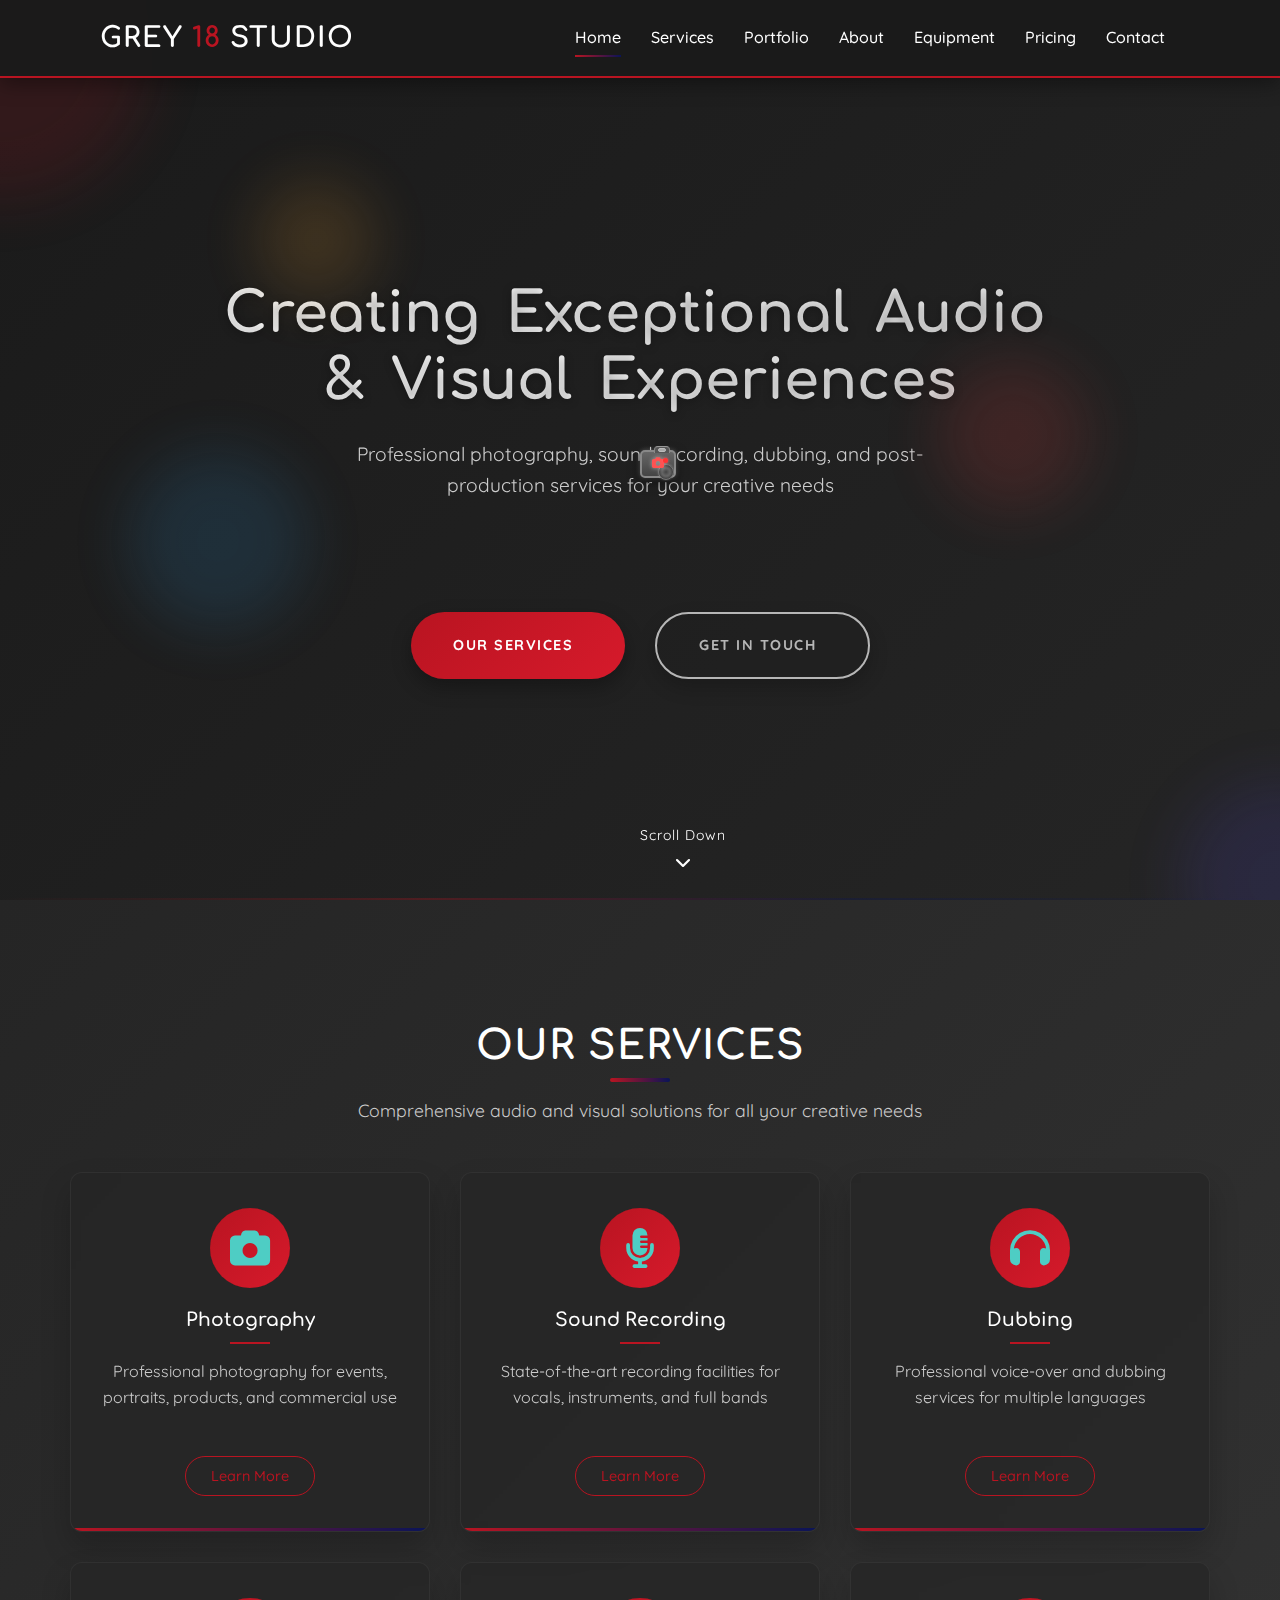
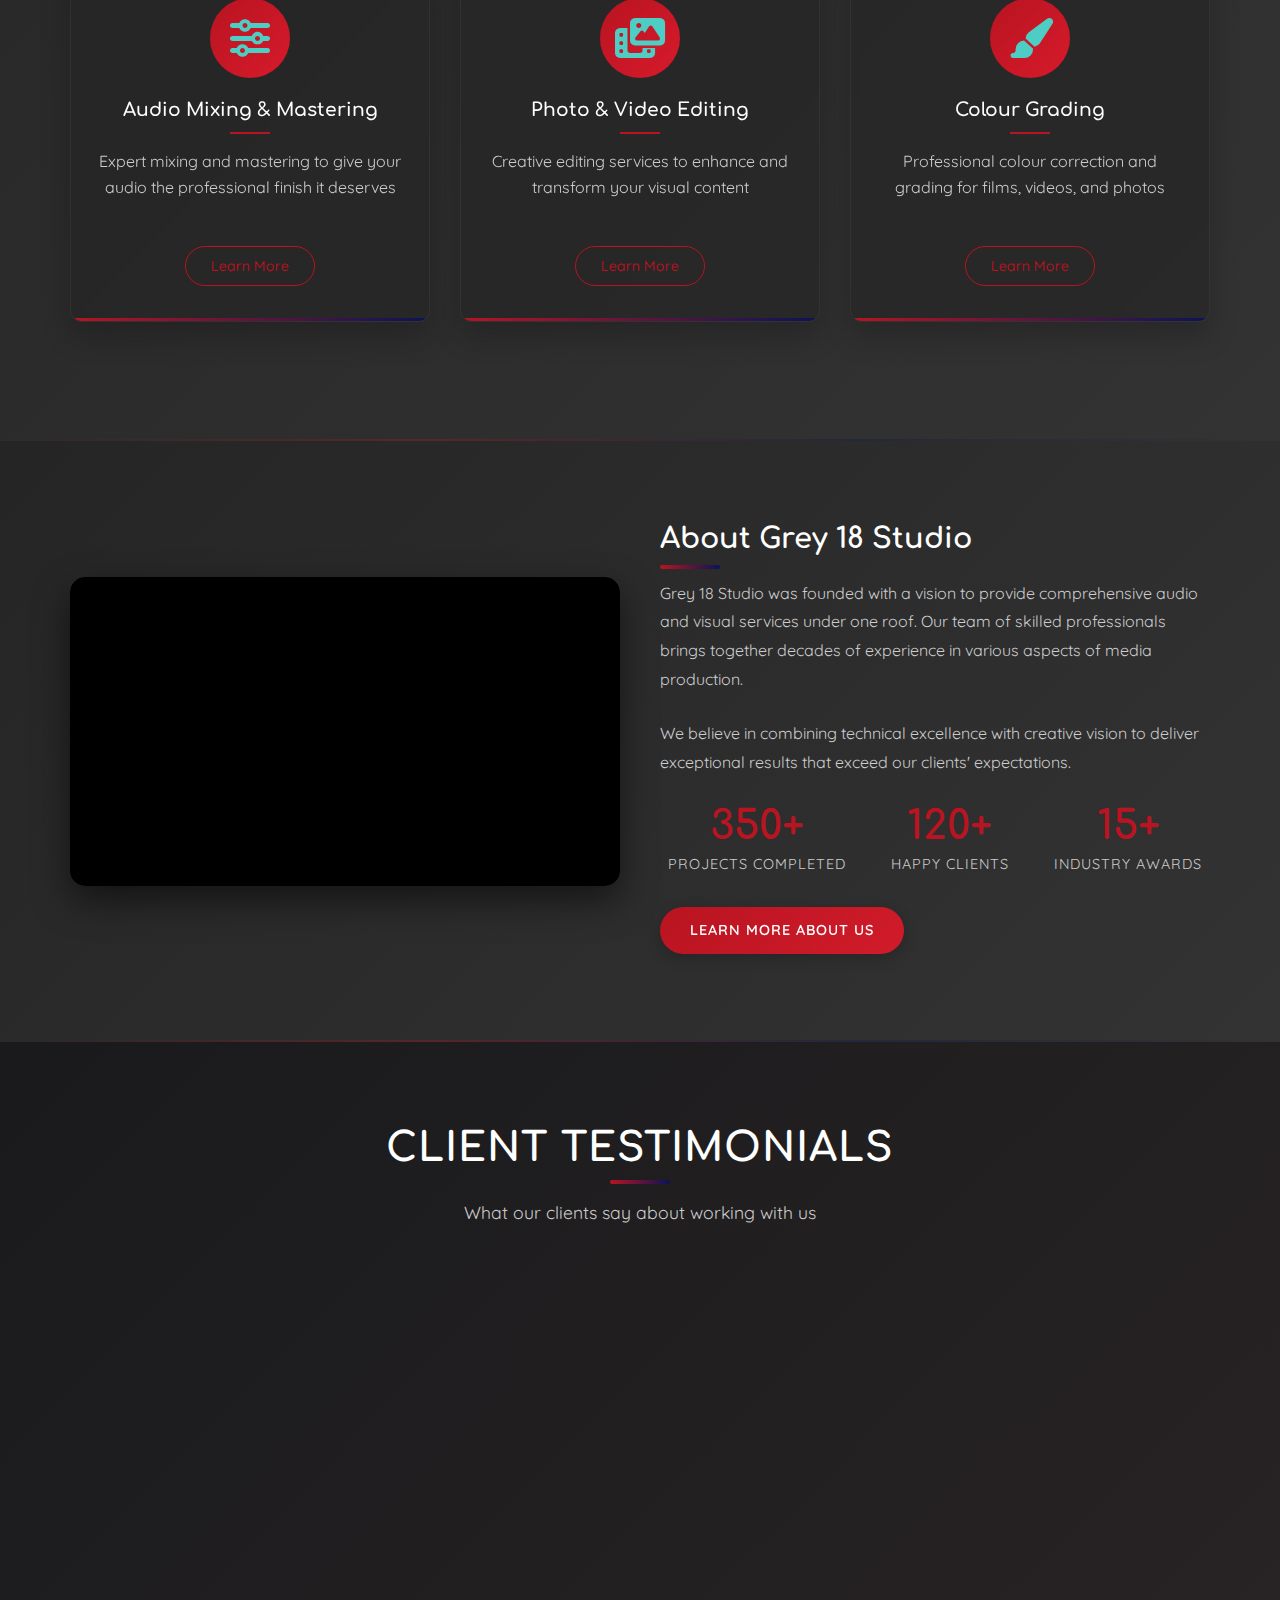
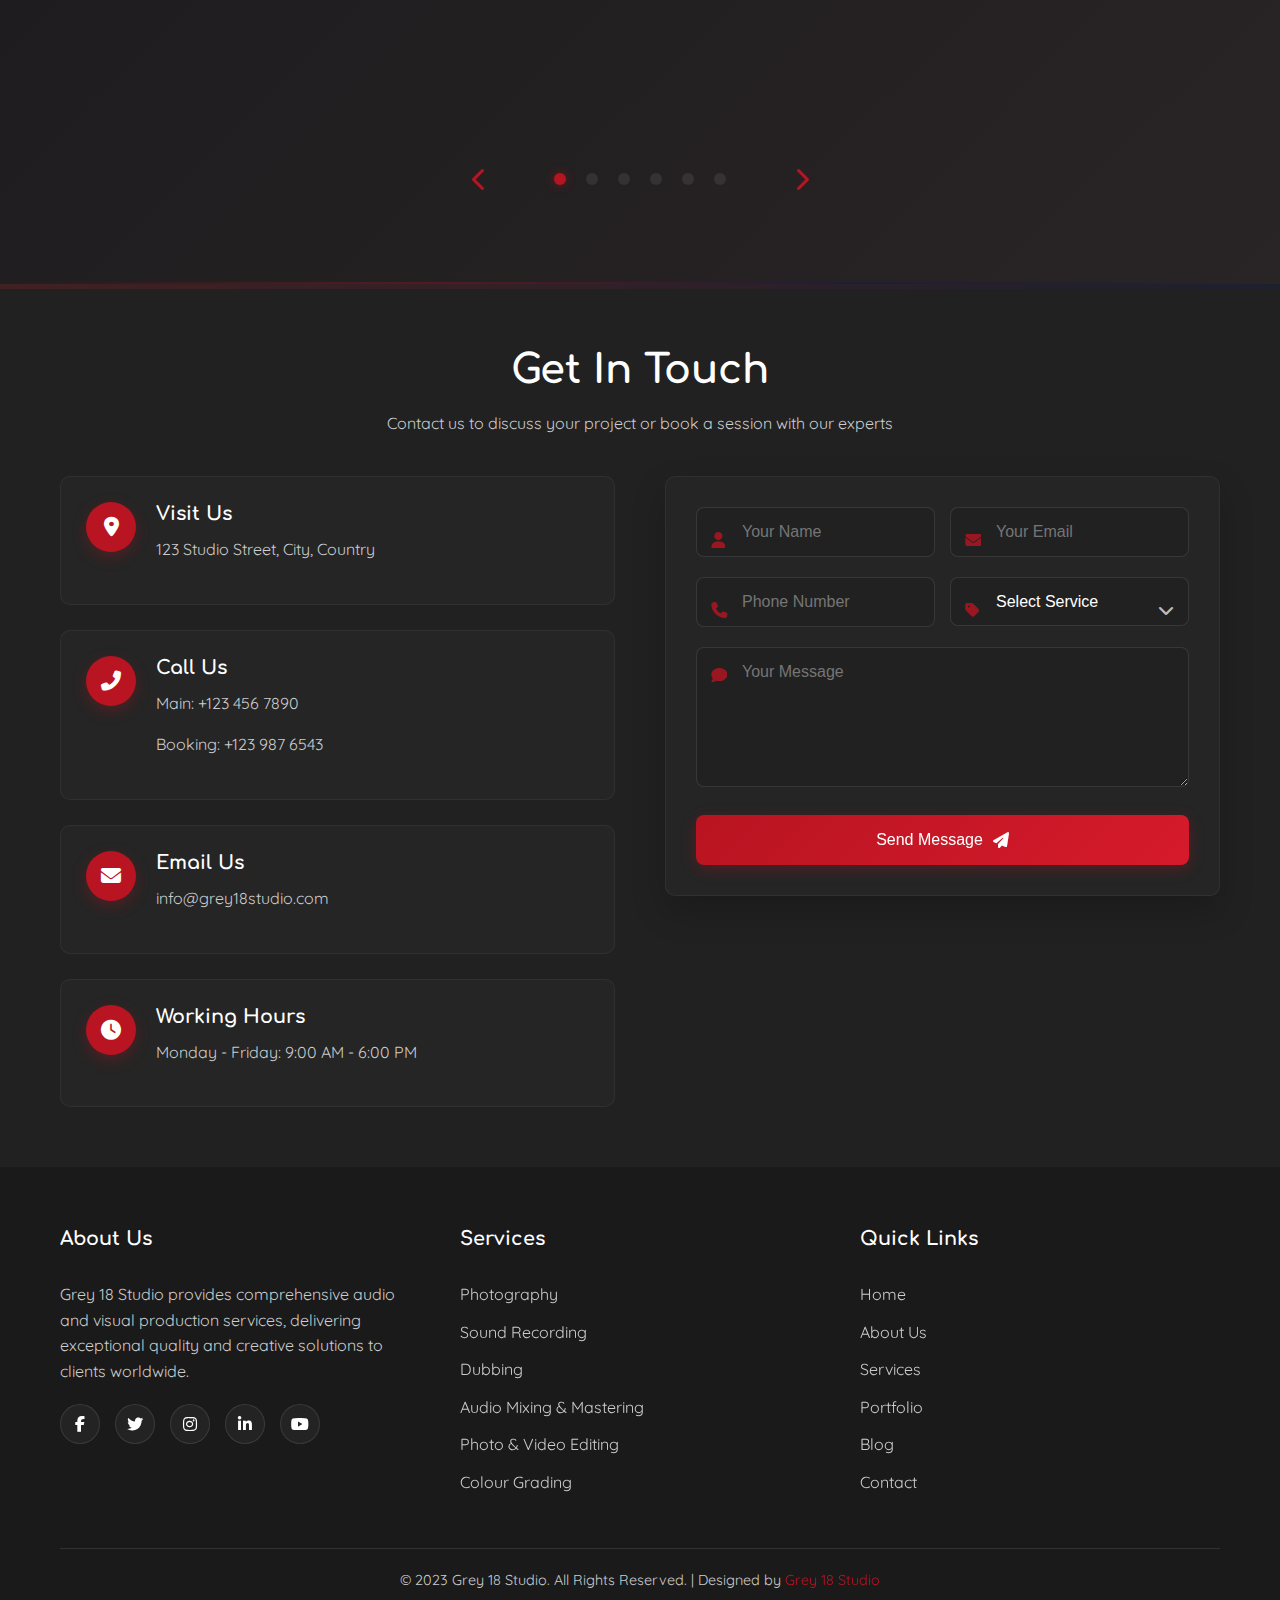
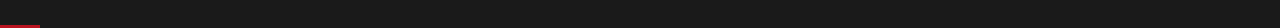
==== commit b5dd12e7: "fixed hero section and cursor" ====
--- a/index.html
+++ b/index.html
@@ -39,23 +39,107 @@
         /* Custom cursor with camera icon */
         .custom-cursor {
             position: fixed;
-            width: 40px;
-            height: 40px;
-            border-radius: 50%;
-            background-color: var(--accent-primary);
+            width: 36px;
+            height: 28px;
+            border-radius: 5px;
+            background-color: #3a3a3a;
+            background-image: linear-gradient(to bottom, #666, #444);
             pointer-events: none;
             display: flex;
             align-items: center;
             justify-content: center;
             z-index: 9999;
-            opacity: 0.7;
+            opacity: 1;
             transform: translate(-50%, -50%);
             display: none;
+            border: 2px solid #888;
+            box-shadow: 0 4px 12px rgba(0,0,0,0.5), 0 0 5px rgba(255,255,255,0.3);
+            transition: transform 0.15s ease, box-shadow 0.15s ease, filter 0.15s ease;
         }
         
         .custom-cursor i {
-            color: #000000;
-            font-size: 16px;
+            color: #ff5252;
+            font-size: 12px;
+            margin-top: -2px;
+            filter: drop-shadow(0 0 2px rgba(255,255,255,0.5));
+        }
+
+        .custom-cursor::before {
+            content: '';
+            position: absolute;
+            top: -6px;
+            left: 12px;
+            width: 14px;
+            height: 6px;
+            background-color: #555;
+            border-radius: 4px 4px 0 0;
+            border-top: 1px solid #999;
+            border-left: 1px solid #888;
+            border-right: 1px solid #888;
+        }
+
+        .custom-cursor::after {
+            content: '';
+            position: absolute;
+            right: 6px;
+            top: 6px;
+            width: 5px;
+            height: 5px;
+            background-color: #ff3333;
+            box-shadow: 0 0 3px #ff6666;
+            border-radius: 50%;
+            animation: blink 4s infinite;
+        }
+
+        /* Lens element */
+        .custom-cursor .lens {
+            width: 16px;
+            height: 16px;
+            border-radius: 50%;
+            background: radial-gradient(circle at center, #444 0%, #666 40%, #444 100%);
+            border: 1px solid #777;
+            position: absolute;
+            left: 50%;
+            top: 50%;
+            transform: translate(-50%, -50%);
+            box-shadow: inset 0 0 3px rgba(0,0,0,0.5), 0 0 2px rgba(255,255,255,0.3);
+        }
+
+        /* Shutter button */
+        .custom-cursor .shutter {
+            position: absolute;
+            top: -4px;
+            right: 8px;
+            width: 8px;
+            height: 4px;
+            background-color: #aaa;
+            border-radius: 2px;
+            border: 1px solid #bbb;
+        }
+        
+        /* Camera flash animation on cursor only */
+        .cursor-flash {
+            filter: brightness(4) contrast(1.5);
+        }
+        
+        /* Hide default cursor everywhere */
+        html, body, a, button, .btn, .service-card, .portfolio-item, 
+        .nav-link, .expanded-close, .social-icon, .logo, 
+        .scroll-down, .menu-toggle, input, select, textarea {
+            cursor: none !important;
+        }
+
+        /* Remove full-screen camera flash */
+        .camera-flash {
+            display: none;
+        }
+
+        @keyframes blink {
+            0% { opacity: 0.3; }
+            5% { opacity: 1; }
+            10% { opacity: 0.3; }
+            95% { opacity: 0.3; }
+            100% { opacity: 0.3; }
         }
         
         @media (min-width: 992px) {
@@ -102,6 +186,7 @@
             position: relative;
             z-index: 2;
             max-width: 1000px;
+            width: 90%;
             text-align: center;
             padding: 0 20px;
             margin: 0 auto;
@@ -194,18 +279,30 @@
             overflow: visible;
             margin-bottom: 30px;
             line-height: 1.3;
-            font-size: 3.5rem;
+            font-size: 3.8rem;
             color: #fff;
             text-shadow: 0 5px 15px rgba(0, 0, 0, 0.3);
             display: inline-block;
+            max-width: 100%;
+            width: 100%;
+        }
+        
+        .animated-heading br {
+            display: block;
+            content: "";
+            margin: 10px 0;
         }
         
         .animated-heading .word {
             display: inline-block;
             opacity: 1;
             transform: translateY(0) rotate(0);
-            margin-right: 8px;
+            margin-right: 10px;
             white-space: nowrap;
+        }
+        
+        .animated-heading .word:last-child {
+            margin-right: 0;
         }
         
         .animated-text {
@@ -224,7 +321,7 @@
             perspective: 1000px;
             transform-style: preserve-3d;
             width: 100%;
-            max-width: 800px;
+            max-width: 1200px;
             margin: 0 auto;
         }
         
@@ -289,8 +386,8 @@
         /* Updated hero buttons with animation */
         .hero .cta-buttons {
             display: flex;
-            gap: 20px;
-            margin-top: 0;
+            gap: 30px;
+            margin-top: 20px;
             justify-content: center;
             opacity: 1;
             transform: translateY(0);
@@ -300,7 +397,7 @@
         .hero .btn {
             position: relative;
             overflow: hidden;
-            padding: 18px 38px;
+            padding: 20px 42px;
             border-radius: 50px;
             font-weight: 700;
             letter-spacing: 1.5px;
@@ -312,6 +409,7 @@
             justify-content: center;
             gap: 10px;
             transform: translateZ(20px);
+            min-width: 200px;
         }
         
         .hero .btn-icon {
@@ -649,11 +747,11 @@
         .about-video {
             flex: 1 1 45%;
             min-width: 300px;
+            max-width: 600px;
             border-radius: 15px;
             overflow: hidden;
             box-shadow: 0 15px 35px rgba(0, 0, 0, 0.5);
             margin-bottom: 20px;
-            background-color: #000;
         }
         
         .about-video .video-container {
@@ -682,18 +780,33 @@
         .about-text {
             flex: 1 1 45%;
             min-width: 300px;
-        }
-        
-        @media (max-width: 992px) {
-            .about-content {
-                flex-direction: column;
-            }
-            
-            .about-video, .about-text {
-                flex: 1 1 100%;
-                max-width: 650px;
-                margin: 0 auto;
-            }
+            max-width: 600px;
+        }
+        
+        .stats {
+            display: flex;
+            flex-wrap: wrap;
+            gap: 30px;
+            margin: 30px 0;
+        }
+        
+        .stat {
+            flex: 1 1 auto;
+            min-width: 100px;
+            text-align: center;
+        }
+        
+        .count {
+            display: block;
+            font-size: 2.5rem;
+            font-weight: 700;
+            color: var(--accent-primary);
+            margin-bottom: 5px;
+        }
+        
+        .label {
+            font-size: 0.9rem;
+            color: var(--light-grey);
         }
         
         /* Styles for video fallback and play button */
@@ -734,9 +847,9 @@
         
         /* Additional testimonial fixes - Specific to this section only */
         .testimonial-item .testimonial-content {
-            height: 380px;
+            height: auto;
             min-height: 380px;
-            max-height: 380px;
+            max-height: none;
             display: flex;
             flex-direction: column;
             justify-content: space-between;
@@ -780,13 +893,394 @@
             font-size: 0.9rem;
             opacity: 0.8;
         }
+
+        @media (max-width: 992px) {
+            .about-content {
+                flex-direction: column;
+            }
+            
+            .about-video, .about-text {
+                flex: 1 1 100%;
+                max-width: 650px;
+                gap: 15px;
+                align-items: center;
+            }
+            
+            .hero .btn {
+                width: 100%;
+                max-width: 300px;
+            }
+            
+            .animated-text {
+                font-size: 1.1rem;
+                margin-bottom: 20px;
+            }
+        }
+
+        /* Container responsive adjustments */
+        .container {
+            width: 100%;
+            max-width: 1200px;
+            margin: 0 auto;
+            padding: 0 30px;
+        }
+        
+        @media (max-width: 992px) {
+            .container {
+                padding: 0 20px;
+            }
+        }
+        
+        @media (max-width: 576px) {
+            .container {
+                padding: 0 15px;
+            }
+        }
+        
+        /* About section improvements */
+        .about-preview {
+            background-color: var(--primary-dark);
+            padding: 80px 0;
+            color: var(--white);
+        }
+        
+        .about-content {
+            display: flex;
+            flex-wrap: wrap;
+            gap: 40px;
+            align-items: center;
+            justify-content: center;
+        }
+        
+        .about-video {
+            flex: 1 1 45%;
+            min-width: 300px;
+            max-width: 600px;
+            border-radius: 15px;
+            overflow: hidden;
+            box-shadow: 0 15px 35px rgba(0, 0, 0, 0.5);
+            margin-bottom: 20px;
+        }
+        
+        .about-text {
+            flex: 1 1 45%;
+            min-width: 300px;
+            max-width: 600px;
+        }
+        
+        .stats {
+            display: flex;
+            flex-wrap: wrap;
+            gap: 30px;
+            margin: 30px 0;
+        }
+        
+        .stat {
+            flex: 1 1 auto;
+            min-width: 100px;
+            text-align: center;
+        }
+        
+        .count {
+            display: block;
+            font-size: 2.5rem;
+            font-weight: 700;
+            color: var(--accent-primary);
+            margin-bottom: 5px;
+        }
+        
+        .label {
+            font-size: 0.9rem;
+            color: var(--light-grey);
+        }
+        
+        /* Testimonials section improvements */
+        .testimonials {
+            background-color: var(--primary-dark);
+            padding: 80px 0;
+            color: var(--white);
+        }
+        
+        .unified-testimonial-slider {
+            position: relative;
+            min-height: 450px;
+            margin: 0 auto;
+            max-width: 800px;
+            padding: 0 15px;
+        }
+        
+        .testimonial-item .testimonial-content {
+            height: auto;
+            min-height: 380px;
+            display: flex;
+            flex-direction: column;
+            justify-content: space-between;
+            padding: 30px;
+        }
+        
+        .testimonial-controls {
+            display: flex;
+            justify-content: center;
+            align-items: center;
+            margin-top: 30px;
+            gap: 20px;
+        }
+        
+        /* Additional responsive styles for key sections */
+        @media (max-width: 1200px) {
+            .animated-heading {
+                font-size: 3.5rem;
+            }
+        }
+        
+        @media (max-width: 992px) {
+            .animated-heading {
+                font-size: 3.2rem;
+            }
+            
+            .about-content {
+                flex-direction: column;
+            }
+            
+            .about-video, .about-text {
+                flex: 1 1 100%;
+                max-width: 650px;
+                margin: 0 auto;
+            }
+            
+            .testimonial-item .testimonial-content {
+                min-height: 420px;
+            }
+        }
+        
+        @media (max-width: 768px) {
+            .animated-heading {
+                font-size: 2.8rem;
+                line-height: 1.25;
+            }
+            
+            .hero-content {
+                width: 95%;
+            }
+            
+            .about-content {
+                gap: 30px;
+            }
+            
+            .stats {
+                justify-content: center;
+            }
+            
+            .stat {
+                flex: 0 0 calc(33.33% - 20px);
+            }
+            
+            .testimonial-item .testimonial-content {
+                padding: 20px;
+                min-height: 450px;
+            }
+            
+            .testimonial-text p {
+                font-size: 1rem;
+            }
+        }
+        
+        @media (max-width: 576px) {
+            .animated-heading {
+                font-size: 2.5rem;
+            }
+            
+            .hero .cta-buttons {
+                flex-direction: column;
+                gap: 15px;
+                align-items: center;
+            }
+            
+            .hero .btn {
+                width: 100%;
+                max-width: 300px;
+            }
+            
+            .animated-text {
+                font-size: 1.1rem;
+                margin-bottom: 20px;
+            }
+            
+            .stats {
+                flex-direction: column;
+                align-items: center;
+                gap: 20px;
+            }
+            
+            .stat {
+                flex: 0 0 100%;
+                max-width: 200px;
+            }
+            
+            .count {
+                font-size: 2.2rem;
+            }
+            
+            .unified-testimonial-slider {
+                padding: 0 5px;
+            }
+            
+            .testimonial-item .testimonial-content {
+                min-height: 480px;
+                padding: 15px;
+            }
+            
+            .testimonial-controls {
+                gap: 10px;
+            }
+            
+            .testimonial-text p {
+                font-size: 0.95rem;
+            }
+        }
+
+        /* Footer and Contact Form Responsive Styles */
+        #footer-contact {
+            padding: 50px 0;
+        }
+        
+        .footer-content {
+            display: flex;
+            flex-wrap: wrap;
+            justify-content: space-between;
+            gap: 40px;
+        }
+        
+        .footer-logo {
+            flex: 1 1 300px;
+            max-width: 350px;
+        }
+        
+        .footer-links {
+            display: flex;
+            flex-wrap: wrap;
+            gap: 30px;
+            flex: 2 1 600px;
+        }
+        
+        .footer-column {
+            flex: 1 1 200px;
+            min-width: 200px;
+        }
+        
+        .contact-form {
+            flex: 1 1 400px;
+            max-width: 600px;
+            margin: 0 auto;
+        }
+        
+        .contact-info {
+            flex: 1 1 400px;
+            max-width: 500px;
+        }
+        
+        .contact-content {
+            display: flex;
+            flex-wrap: wrap;
+            gap: 40px;
+            justify-content: space-between;
+        }
+        
+        .form-group {
+            margin-bottom: 20px;
+        }
+        
+        .form-group input,
+        .form-group textarea,
+        .form-group select {
+            width: 100%;
+            padding: 12px 15px;
+            border-radius: 8px;
+            border: 1px solid var(--accent-teal);
+            background-color: rgba(40, 40, 40, 0.5);
+            color: var(--white);
+            font-family: var(--body-font);
+        }
+        
+        @media (max-width: 992px) {
+            .footer-content {
+                flex-direction: column;
+                align-items: center;
+                text-align: center;
+            }
+            
+            .footer-logo {
+                margin-bottom: 20px;
+            }
+            
+            .footer-links {
+                justify-content: center;
+            }
+            
+            .contact-content {
+                flex-direction: column;
+                align-items: center;
+            }
+            
+            .contact-info, .contact-form {
+                max-width: 650px;
+                width: 100%;
+            }
+        }
+        
+        @media (max-width: 768px) {
+            .footer-links {
+                flex-direction: column;
+                align-items: center;
+                gap: 20px;
+            }
+            
+            .footer-column {
+                width: 100%;
+                max-width: 300px;
+                text-align: center;
+            }
+            
+            .form-group {
+                margin-bottom: 15px;
+            }
+        }
+        
+        @media (max-width: 576px) {
+            .contact-item {
+                flex-direction: column;
+                text-align: center;
+                padding: 15px;
+            }
+            
+            .contact-item i {
+                margin-bottom: 10px;
+                margin-right: 0;
+            }
+            
+            .form-group input,
+            .form-group textarea,
+            .form-group select {
+                padding: 10px;
+            }
+            
+            .footer-bottom {
+                flex-direction: column;
+                gap: 10px;
+            }
+        }
     </style>
 </head>
 <body>
     <!-- Custom cursor with camera icon -->
     <div class="custom-cursor">
+        <div class="lens"></div>
+        <div class="shutter"></div>
         <i class="fas fa-camera"></i>
     </div>
+    
+    <!-- Camera flash effect -->
+    <div class="camera-flash"></div>
     
     <!-- Page Transition Overlay -->
     <div class="page-transition-overlay"></div>
@@ -814,6 +1308,7 @@
                         <span class="word" style="opacity: 1; transform: translateY(0) rotate(0); animation-delay: 0s;">Creating</span>
                         <span class="word" style="opacity: 1; transform: translateY(0) rotate(0); animation-delay: 0.15s;">Exceptional</span>
                         <span class="word" style="opacity: 1; transform: translateY(0) rotate(0); animation-delay: 0.3s;">Audio</span>
+                        <br>
                         <span class="word" style="opacity: 1; transform: translateY(0) rotate(0); animation-delay: 0.45s;">&</span>
                         <span class="word" style="opacity: 1; transform: translateY(0) rotate(0); animation-delay: 0.6s;">Visual</span>
                         <span class="word" style="opacity: 1; transform: translateY(0) rotate(0); animation-delay: 0.75s;">Experiences</span>
@@ -832,10 +1327,6 @@
                         <a href="#footer-contact" class="btn secondary">
                             <span class="btn-text">Get In Touch</span>
                             <span class="btn-icon"><i class="fas fa-envelope"></i></span>
-                        </a>
-                        <a href="portfolio.html" class="btn secondary">
-                            <span class="btn-text">View Portfolio</span>
-                            <span class="btn-icon"><i class="fas fa-images"></i></span>
                         </a>
                     </div>
                 </div>
@@ -1516,12 +2007,21 @@
     <!-- Main Scripts -->
     <script src="script.js" defer></script>
     <script src="main.js" defer></script>
+    <script src="assets/audio/camera-shutter.js" defer></script>
     <script>
         document.addEventListener('DOMContentLoaded', function() {
             // Custom cursor functionality
             const cursor = document.querySelector('.custom-cursor');
+            const cameraFlash = document.querySelector('.camera-flash');
             
             if (cursor) {
+                // Force cursor visibility immediately
+                cursor.style.display = 'flex';
+                
+                // Set initial position (center of screen)
+                cursor.style.left = window.innerWidth / 2 + 'px';
+                cursor.style.top = window.innerHeight / 2 + 'px';
+                
                 document.addEventListener('mousemove', function(e) {
                     cursor.style.left = e.clientX + 'px';
                     cursor.style.top = e.clientY + 'px';
@@ -1534,6 +2034,32 @@
                 
                 document.addEventListener('mouseover', function() {
                     cursor.style.display = 'flex';
+                });
+                
+                // Ensure cursor is visible on touch devices where possible
+                document.addEventListener('touchstart', function() {
+                    // Force the cursor to be visible on touch start
+                    cursor.style.display = 'flex';
+                });
+                
+                // Camera click effect
+                document.addEventListener('click', function() {
+                    // Camera shutter animation - make cursor smaller with a slight rotation
+                    cursor.style.transform = 'translate(-50%, -50%) scale(0.85) rotate(-3deg)';
+                    
+                    // Play camera shutter sound
+                    if (window.cameraShutterSound) {
+                        window.cameraShutterSound.play();
+                    }
+                    
+                    // Flash effect on cursor only - with enhanced brightness
+                    cursor.classList.add('cursor-flash');
+                    
+                    // Reset cursor after animation
+                    setTimeout(() => {
+                        cursor.style.transform = 'translate(-50%, -50%)';
+                        cursor.classList.remove('cursor-flash');
+                    }, 200);
                 });
             }
             
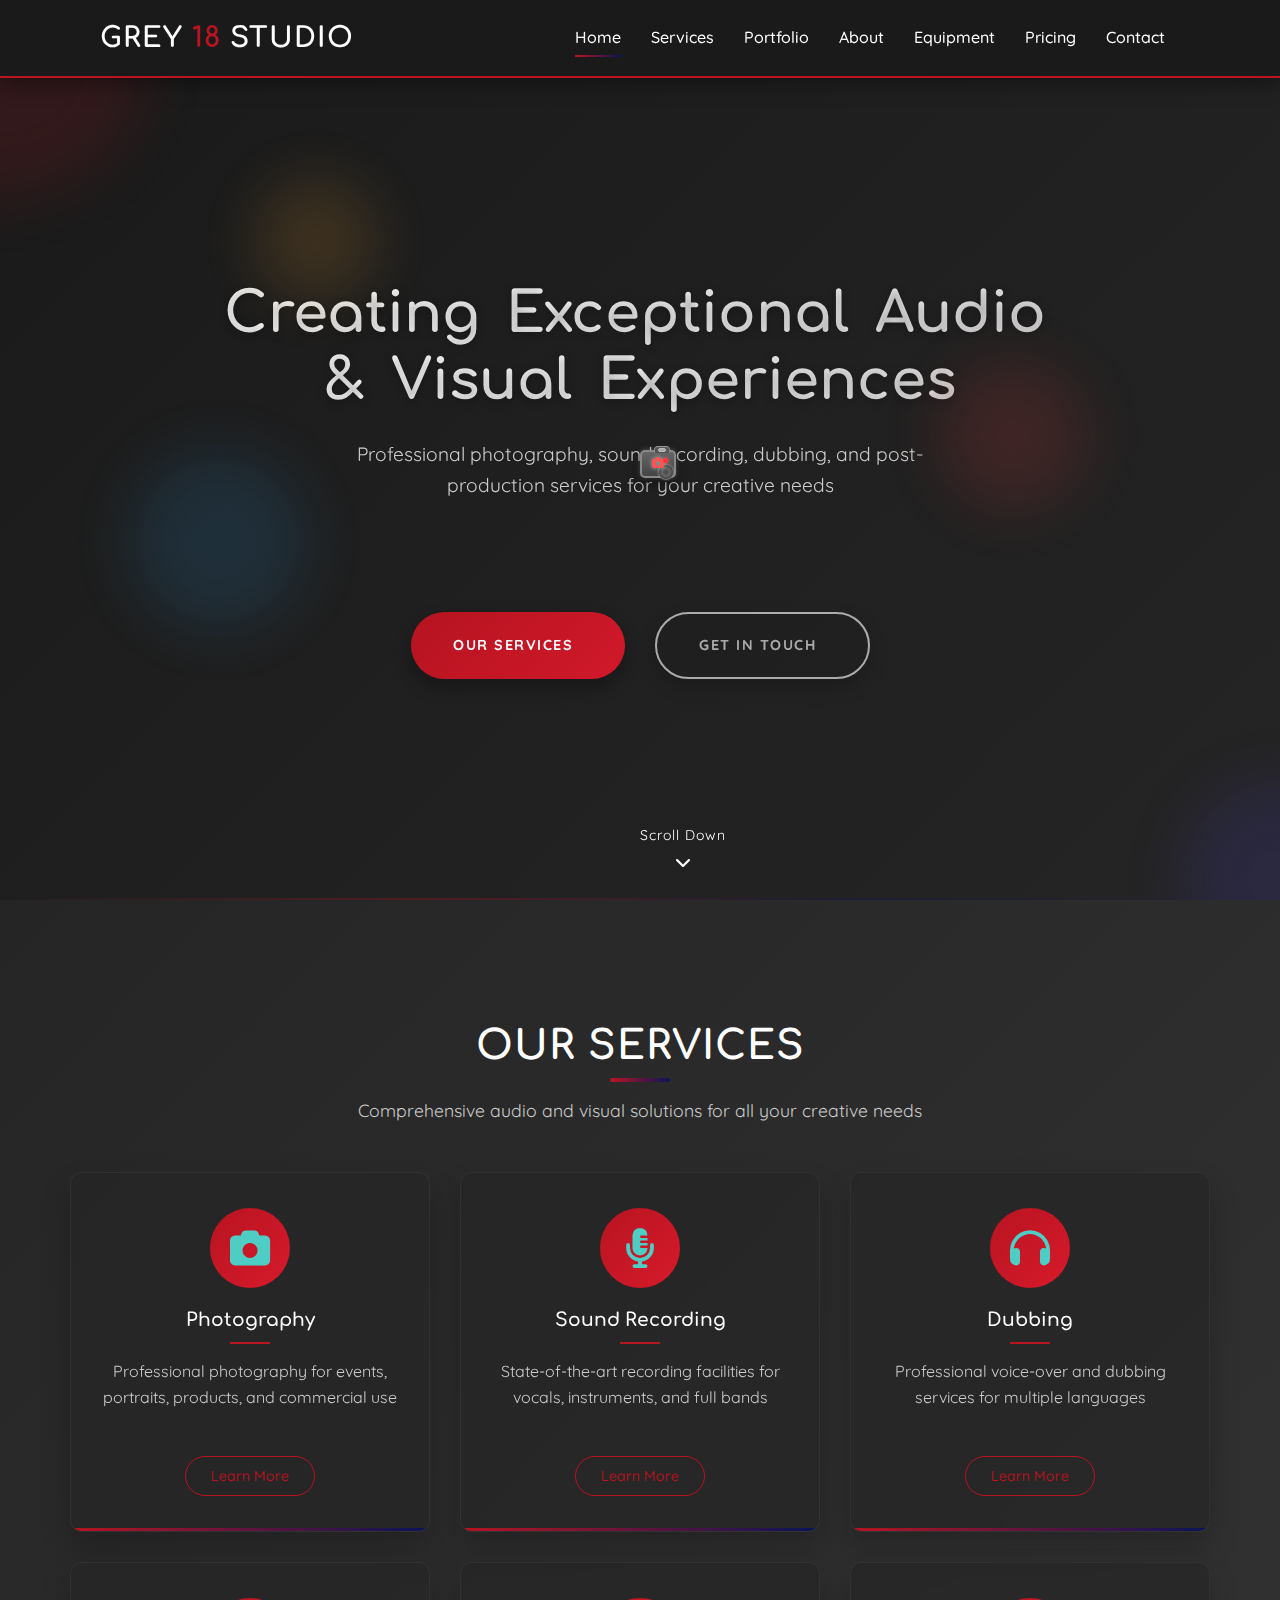
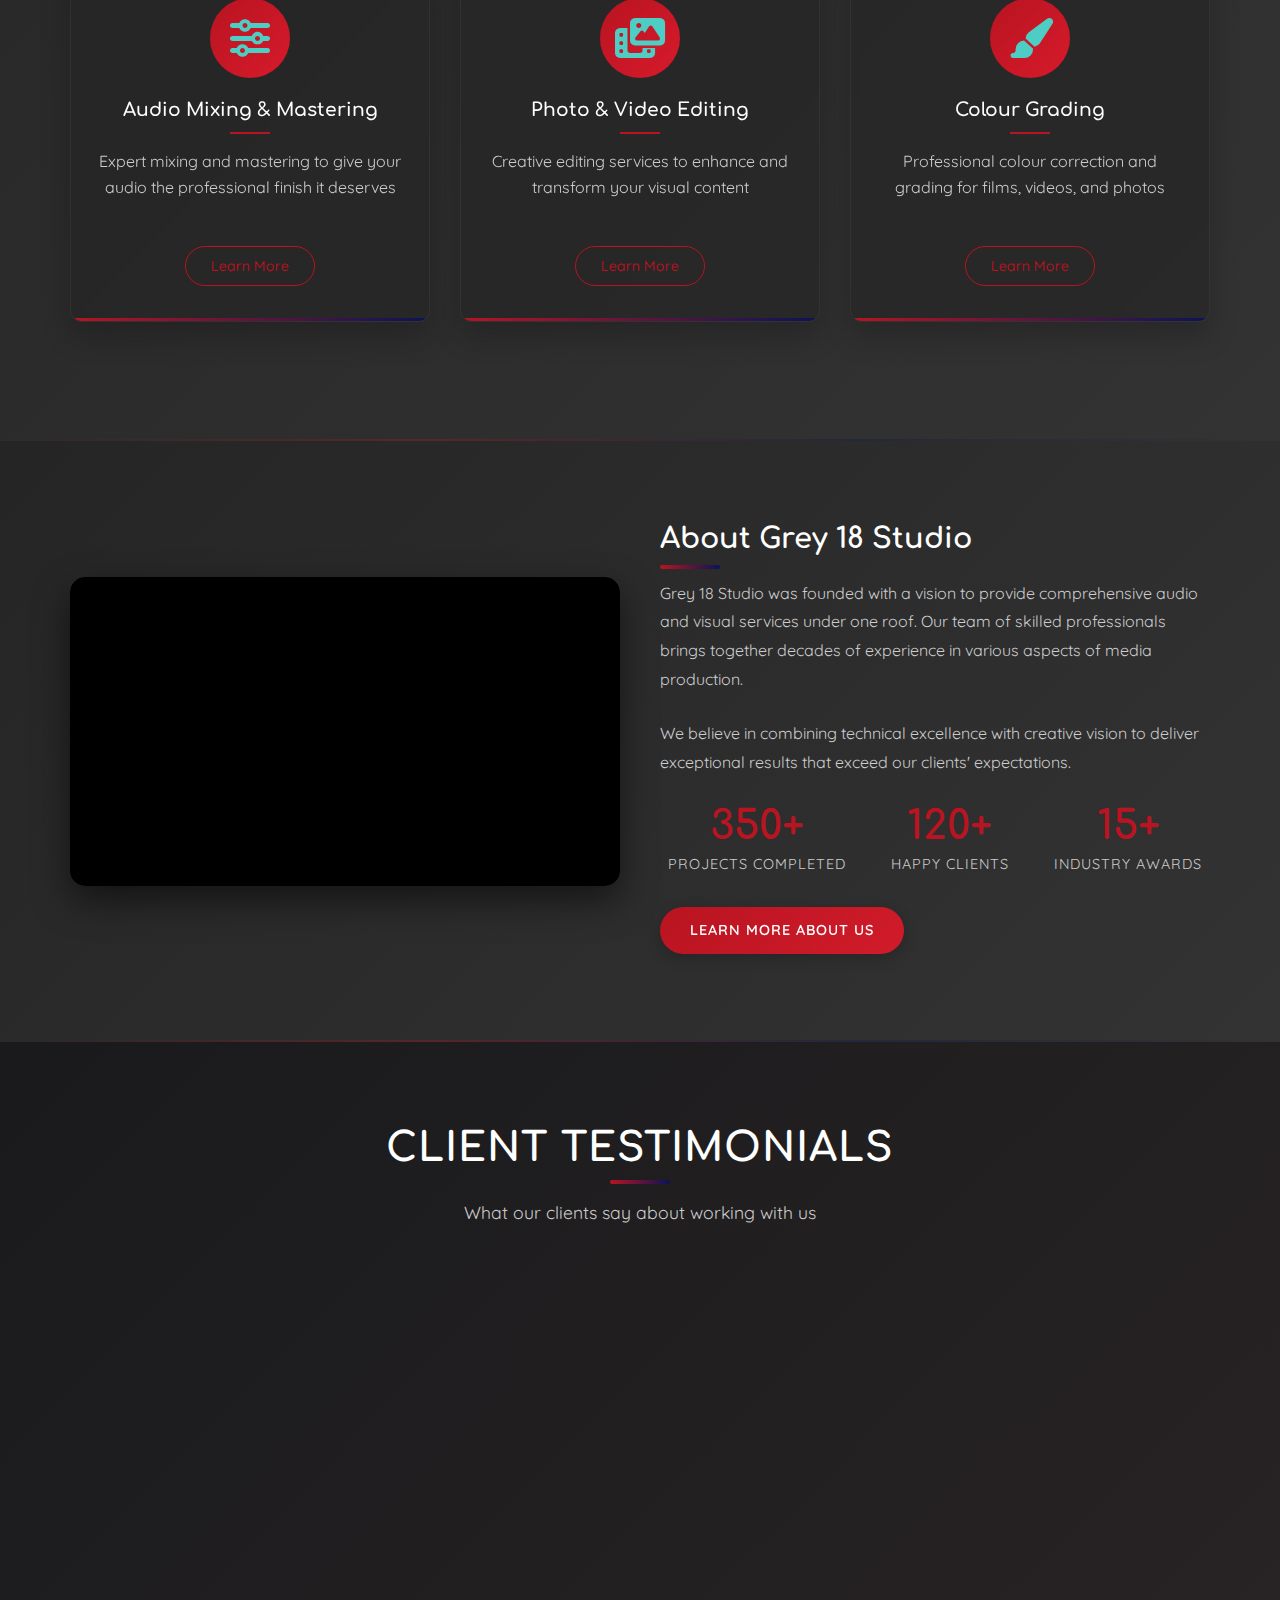
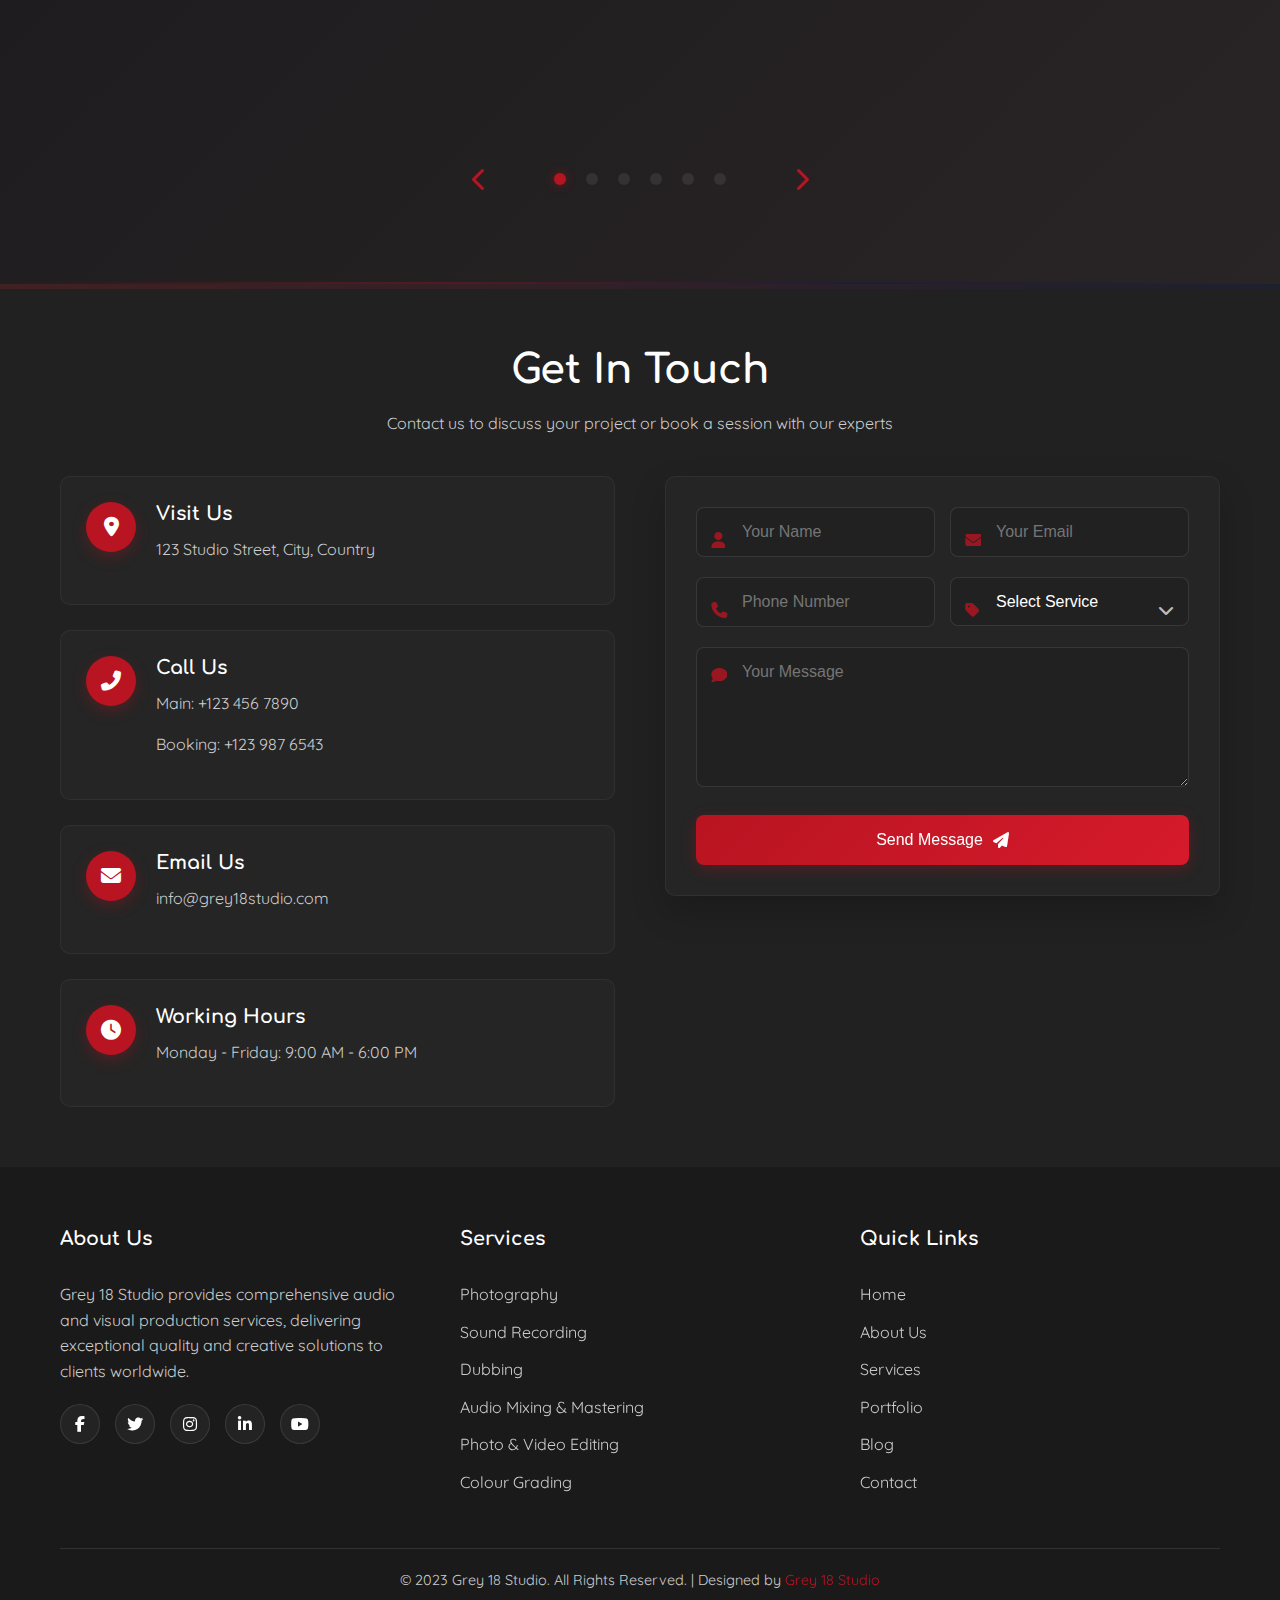
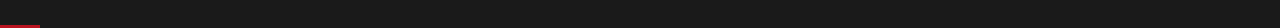
==== commit fa2ea200: "fixed responsiveness" ====
--- a/index.html
+++ b/index.html
@@ -45,13 +45,12 @@
             background-color: #3a3a3a;
             background-image: linear-gradient(to bottom, #666, #444);
             pointer-events: none;
-            display: flex;
+            display: none; /* Hidden by default */
             align-items: center;
             justify-content: center;
             z-index: 9999;
             opacity: 1;
             transform: translate(-50%, -50%);
-            display: none;
             border: 2px solid #888;
             box-shadow: 0 4px 12px rgba(0,0,0,0.5), 0 0 5px rgba(255,255,255,0.3);
             transition: transform 0.15s ease, box-shadow 0.15s ease, filter 0.15s ease;
@@ -120,13 +119,23 @@
         /* Camera flash animation on cursor only */
         .cursor-flash {
             filter: brightness(4) contrast(1.5);
-        }
-        
-        /* Hide default cursor everywhere */
-        html, body, a, button, .btn, .service-card, .portfolio-item, 
-        .nav-link, .expanded-close, .social-icon, .logo, 
-        .scroll-down, .menu-toggle, input, select, textarea {
-            cursor: none !important;
+            box-shadow: 0 0 15px 5px rgba(255, 255, 255, 0.8), 0 0 30px 10px rgba(255, 255, 255, 0.5);
+            animation: cursorFlash 0.2s ease forwards;
+        }
+        
+        @keyframes cursorFlash {
+            0% { transform: translate(-50%, -50%) scale(0.85) rotate(-3deg); filter: brightness(1) contrast(1); }
+            50% { transform: translate(-50%, -50%) scale(0.95); filter: brightness(5) contrast(1.7); box-shadow: 0 0 25px 10px rgba(255, 255, 255, 0.9), 0 0 40px 15px rgba(255, 255, 255, 0.7); }
+            100% { transform: translate(-50%, -50%) scale(0.85) rotate(-3deg); filter: brightness(4) contrast(1.5); }
+        }
+        
+        /* Hide default cursor on desktop only */
+        @media (min-width: 992px) and (hover: hover) and (pointer: fine) {
+            html, body, a, button, .btn, .service-card, .portfolio-item, 
+            .nav-link, .expanded-close, .social-icon, .logo, 
+            .scroll-down, .menu-toggle, input, select, textarea {
+                cursor: none !important;
+            }
         }
 
         /* Remove full-screen camera flash */
@@ -142,9 +151,25 @@
             100% { opacity: 0.3; }
         }
         
+        /* Only show cursor on larger screens, not on touch devices */
         @media (min-width: 992px) {
             .custom-cursor {
                 display: flex;
+            }
+            
+            html, body, a, button, .btn, .service-card, .portfolio-item, 
+            .nav-link, .expanded-close, .social-icon, .logo, 
+            .scroll-down, .menu-toggle, input, select, textarea {
+                cursor: none !important;
+            }
+        }
+        
+        /* For touch devices, use normal cursor */
+        @media (max-width: 991px) {
+            html, body, a, button, .btn, .service-card, .portfolio-item, 
+            .nav-link, .expanded-close, .social-icon, .logo, 
+            .scroll-down, .menu-toggle, input, select, textarea {
+                cursor: auto !important;
             }
         }
         
@@ -158,6 +183,68 @@
             justify-content: center;
             background-color: #111111;
             overflow: hidden;
+        }
+        
+        /* Mobile adjustments for hero section - start lower */
+        @media (max-width: 768px) {
+            .hero {
+                padding-top: 60px; /* Adds space at the top on mobile */
+            }
+            
+            /* Make h1 tag wider */
+            .animated-heading {
+                width: 100% !important;
+                max-width: 100% !important;
+                padding: 0 15px;
+            }
+            
+            /* Fix scroll down overlapping issue */
+            .scroll-down {
+                bottom: 80px !important; /* Move up to avoid overlapping buttons */
+            }
+            
+            /* Center align the about section button */
+            .about-text .btn {
+                display: block;
+                margin: 0 auto;
+                max-width: 200px;
+                text-align: center;
+            }
+        }
+        
+        /* Mobile header improvements */
+        @media (max-width: 768px) {
+            header .container {
+                width: 100% !important;
+                max-width: 100% !important;
+                padding: 0 10px !important;
+            }
+            
+            header nav ul {
+                display: flex;
+                align-items: center;
+            }
+            
+            /* Ensure logo and nav items stay on the same line */
+            header .logo {
+                margin-right: auto;
+            }
+            
+            header .menu-toggle {
+                margin-left: auto;
+            }
+        }
+        
+        /* Contact form adjustment for mobile */
+        @media (max-width: 768px) {
+            #footer-contact .contact-content {
+                flex-direction: column;
+            }
+            
+            .contact-form, .contact-info {
+                width: 100%;
+                max-width: 100%;
+            }
         }
         
         .hero-bg-video {
@@ -1267,6 +1354,114 @@
             .footer-bottom {
                 flex-direction: column;
                 gap: 10px;
+            }
+        }
+
+        /* Additional Mobile & Tablet Responsive Fixes */
+        /* These styles will apply to header which is loaded via include.js */
+        
+        /* Header styles for mobile */
+        @media (max-width: 768px) {
+            header {
+                width: 100%;
+                padding: 15px 0;
+            }
+            
+            header .container {
+                width: 100% !important;
+                max-width: 100% !important;
+                padding: 0 15px !important;
+                display: flex;
+                align-items: center;
+                justify-content: space-between;
+            }
+            
+            header .logo {
+                margin-right: 0;
+            }
+            
+            header .logo img {
+                max-height: 50px;
+            }
+            
+            header nav {
+                display: flex;
+                align-items: center;
+            }
+            
+            header .nav-links {
+                display: none;
+            }
+            
+            header .menu-toggle {
+                display: block;
+                margin-left: 0;
+            }
+            
+            /* Make Get In Touch links and contact form stack on mobile */
+            #footer-contact .contact-content {
+                flex-direction: column !important;
+            }
+            
+            .contact-form, .contact-info {
+                width: 100% !important;
+                max-width: 100% !important;
+                margin-bottom: 30px;
+            }
+        }
+        
+        /* Tablet specific styles */
+        @media (min-width: 769px) and (max-width: 991px) {
+            header .container {
+                width: 100%;
+                max-width: 100%;
+                padding: 0 20px;
+            }
+            
+            .about-text .btn {
+                margin: 0 auto;
+                display: block;
+                max-width: 200px;
+            }
+            
+            /* Adjust hero content for tablets */
+            .hero {
+                padding-top: 30px;
+            }
+            
+            .animated-heading {
+                font-size: 3.2rem;
+            }
+            
+            .scroll-down {
+                bottom: 50px;
+            }
+        }
+        
+        /* Cursor visibility controls */
+        /* Only show cursor on larger screens with mouse input, not on touch devices */
+        @media (min-width: 992px) and (hover: hover) and (pointer: fine) {
+            .custom-cursor {
+                display: flex !important;
+            }
+            
+            html, body, a, button, .btn, .service-card, .portfolio-item, 
+            .nav-link, .expanded-close, .social-icon, .logo, 
+            .scroll-down, .menu-toggle, input, select, textarea {
+                cursor: none !important;
+            }
+        }
+        
+        /* For touch devices and smaller screens, use normal cursor */
+        @media (max-width: 991px), (hover: none) {
+            .custom-cursor {
+                display: none !important;
+            }
+            
+            html, body, a, button, .btn, .service-card, .portfolio-item, 
+            .nav-link, .expanded-close, .social-icon, .logo, 
+            .scroll-down, .menu-toggle, input, select, textarea {
+                cursor: auto !important;
             }
         }
     </style>
@@ -2014,14 +2209,19 @@
             const cursor = document.querySelector('.custom-cursor');
             const cameraFlash = document.querySelector('.camera-flash');
             
-            if (cursor) {
-                // Force cursor visibility immediately
-                cursor.style.display = 'flex';
-                
+            // Check if device is touch-enabled
+            const isTouchDevice = ('ontouchstart' in window) || 
+                                  (navigator.maxTouchPoints > 0) || 
+                                  (navigator.msMaxTouchPoints > 0) ||
+                                  window.matchMedia("(hover: none)").matches;
+            
+            // Only use custom camera cursor on desktop (non-touch devices)
+            if (cursor && !isTouchDevice && window.innerWidth >= 992) {
                 // Set initial position (center of screen)
                 cursor.style.left = window.innerWidth / 2 + 'px';
                 cursor.style.top = window.innerHeight / 2 + 'px';
                 
+                // Custom cursor functionality for desktop only
                 document.addEventListener('mousemove', function(e) {
                     cursor.style.left = e.clientX + 'px';
                     cursor.style.top = e.clientY + 'px';
@@ -2036,31 +2236,30 @@
                     cursor.style.display = 'flex';
                 });
                 
-                // Ensure cursor is visible on touch devices where possible
-                document.addEventListener('touchstart', function() {
-                    // Force the cursor to be visible on touch start
-                    cursor.style.display = 'flex';
-                });
-                
-                // Camera click effect
-                document.addEventListener('click', function() {
-                    // Camera shutter animation - make cursor smaller with a slight rotation
-                    cursor.style.transform = 'translate(-50%, -50%) scale(0.85) rotate(-3deg)';
+                // Enhanced camera click effect on desktop only
+                document.addEventListener('click', function(e) {
+                    // Reset any ongoing animation
+                    cursor.classList.remove('cursor-flash');
                     
-                    // Play camera shutter sound
+                    // Force a reflow to restart animation
+                    void cursor.offsetWidth;
+                    
+                    // Apply the animation class for camera flash effect
+                    cursor.classList.add('cursor-flash');
+                    
+                    // Play camera shutter sound if available
                     if (window.cameraShutterSound) {
                         window.cameraShutterSound.play();
                     }
                     
-                    // Flash effect on cursor only - with enhanced brightness
-                    cursor.classList.add('cursor-flash');
-                    
-                    // Reset cursor after animation
+                    // Remove the animation class after it completes
                     setTimeout(() => {
-                        cursor.style.transform = 'translate(-50%, -50%)';
                         cursor.classList.remove('cursor-flash');
                     }, 200);
                 });
+            } else if (cursor) {
+                // Make sure cursor is hidden on mobile/touch devices
+                cursor.style.display = 'none';
             }
             
             // Add animation delay to each word in hero title
@@ -2086,11 +2285,11 @@
                 });
             }
             
-            // Add 3D tilt effect to hero content
+            // Add 3D tilt effect to hero content - only on non-touch devices
             const tiltBox = document.querySelector('.tilt-box');
             const hero = document.querySelector('.hero');
             
-            if (tiltBox && hero && window.innerWidth > 768) {
+            if (tiltBox && hero && window.innerWidth > 768 && !isTouchDevice) {
                 hero.addEventListener('mousemove', function(e) {
                     const xPos = (e.clientX / window.innerWidth - 0.5) * 20;
                     const yPos = (e.clientY / window.innerHeight - 0.5) * 20;
@@ -2178,24 +2377,65 @@
                 });
             }
             
-            // Add parallax effect to hero shapes
+            // Add parallax effect to hero shapes - only on non-touch devices
             const heroShapes = document.querySelectorAll('.shape');
-            window.addEventListener('mousemove', function(e) {
-                const x = e.clientX / window.innerWidth;
-                const y = e.clientY / window.innerHeight;
+            if (!isTouchDevice) {
+                window.addEventListener('mousemove', function(e) {
+                    const x = e.clientX / window.innerWidth;
+                    const y = e.clientY / window.innerHeight;
+                    
+                    heroShapes.forEach(shape => {
+                        const speed = shape.classList.contains('shape-1') ? 20 : 
+                                    shape.classList.contains('shape-2') ? 40 : 
+                                    shape.classList.contains('shape-3') ? 30 :
+                                    shape.classList.contains('shape-4') ? 25 : 35;
+                        
+                        const xOffset = (x - 0.5) * speed;
+                        const yOffset = (y - 0.5) * speed;
+                        
+                        shape.style.transform = `translate(${xOffset}px, ${yOffset}px)`;
+                    });
+                });
+            }
+            
+            // Mobile-specific adjustments
+            if (window.innerWidth <= 768) {
+                // Center-align About Us button
+                const aboutBtn = document.querySelector('.about-text .btn');
+                if (aboutBtn) {
+                    aboutBtn.style.margin = '0 auto';
+                    aboutBtn.style.display = 'block';
+                    aboutBtn.style.textAlign = 'center';
+                }
                 
-                heroShapes.forEach(shape => {
-                    const speed = shape.classList.contains('shape-1') ? 20 : 
-                                shape.classList.contains('shape-2') ? 40 : 
-                                shape.classList.contains('shape-3') ? 30 :
-                                shape.classList.contains('shape-4') ? 25 : 35;
-                    
-                    const xOffset = (x - 0.5) * speed;
-                    const yOffset = (y - 0.5) * speed;
-                    
-                    shape.style.transform = `translate(${xOffset}px, ${yOffset}px)`;
-                });
-            });
+                // Adjust scroll down button position to avoid overlap
+                if (scrollDownBtn) {
+                    scrollDownBtn.style.bottom = '80px';
+                }
+                
+                // Enhance heading width
+                const heading = document.querySelector('.animated-heading');
+                if (heading) {
+                    heading.style.width = '100%';
+                    heading.style.maxWidth = '100%';
+                    heading.style.padding = '0 15px';
+                }
+                
+                // Contact form layout adjustment
+                const contactContent = document.querySelector('#footer-contact .contact-content');
+                if (contactContent) {
+                    contactContent.style.flexDirection = 'column';
+                }
+                
+                const contactForm = document.querySelector('.contact-form');
+                const contactInfo = document.querySelector('.contact-info');
+                if (contactForm && contactInfo) {
+                    contactForm.style.width = '100%';
+                    contactForm.style.maxWidth = '100%';
+                    contactInfo.style.width = '100%';
+                    contactInfo.style.maxWidth = '100%';
+                }
+            }
         });
     </script>
 </body>
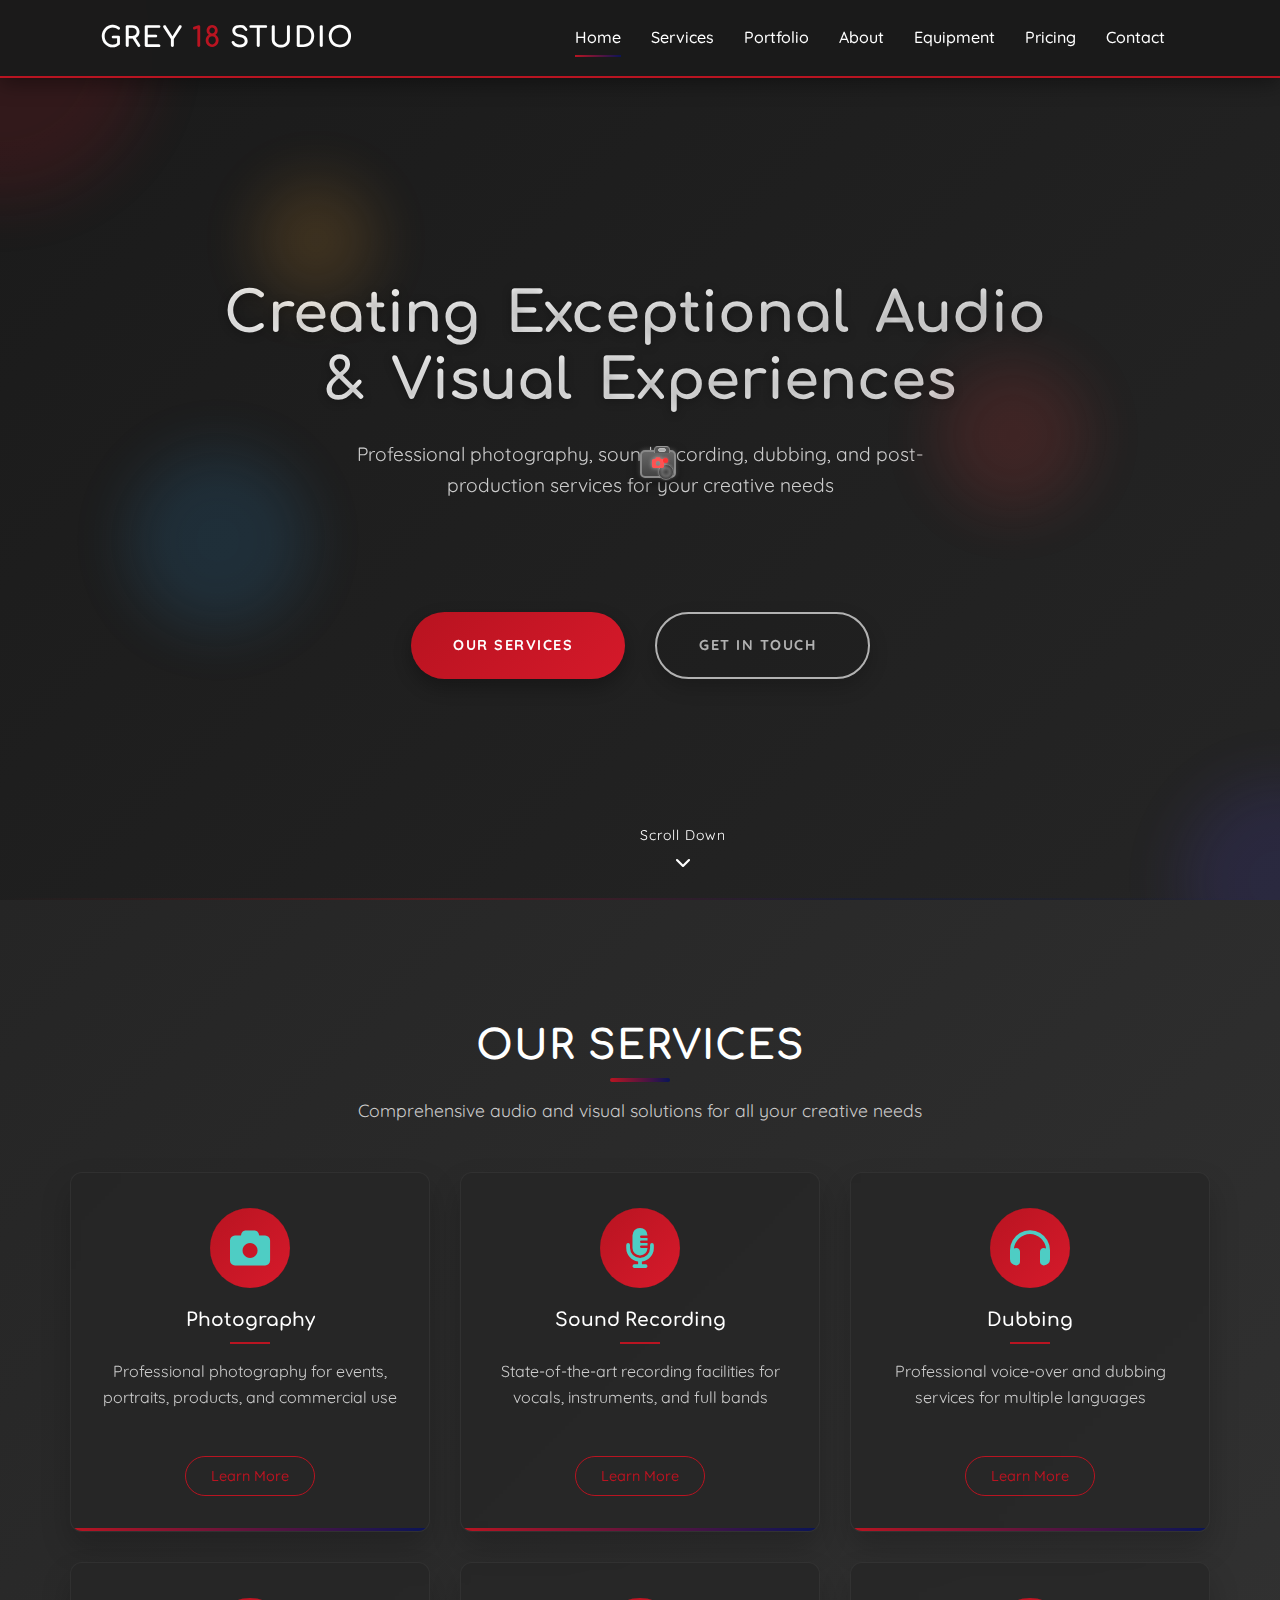
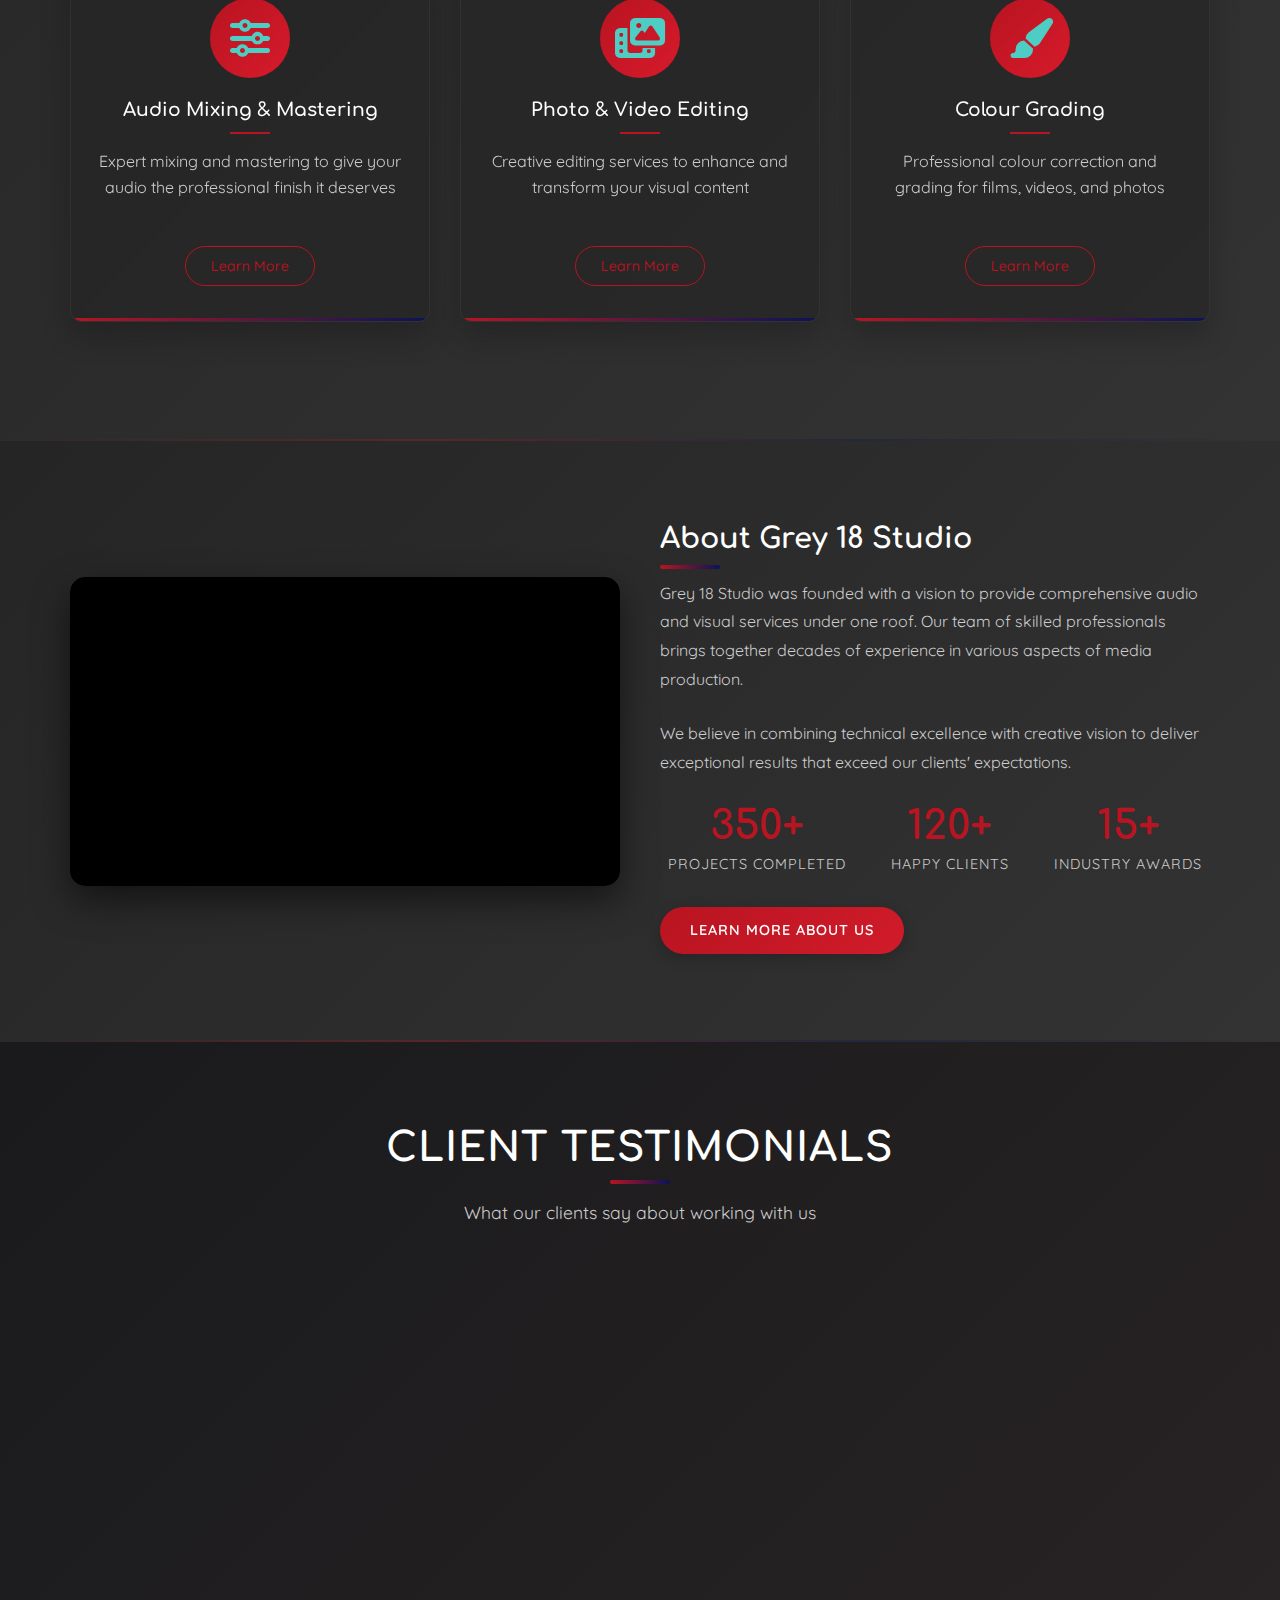
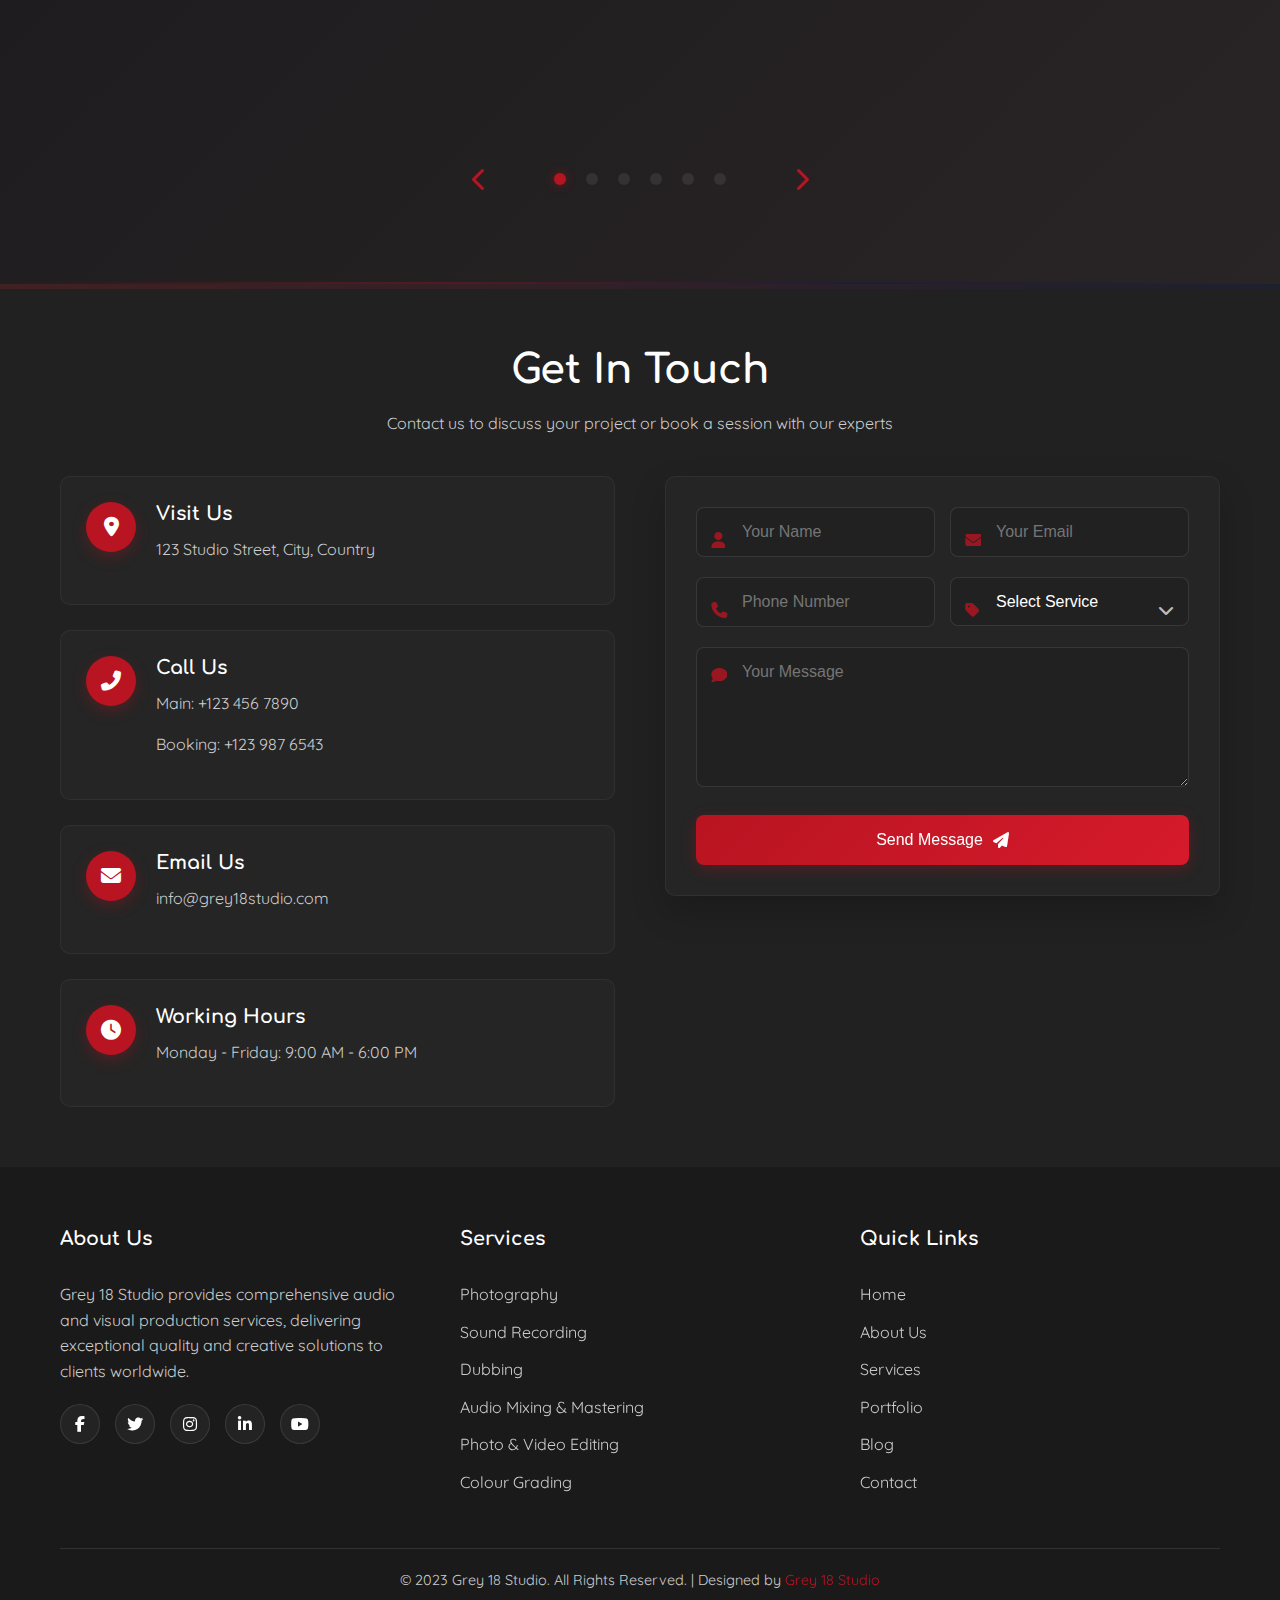
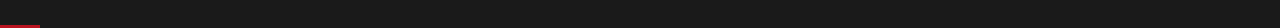
==== commit 6eb41f03: "fixed responsiveness" ====
--- a/index.html
+++ b/index.html
@@ -1154,13 +1154,14 @@
                 gap: 30px;
             }
             
-            .stats {
+            /* Remove the conflicting stats styles */
+            /*.stats {
                 justify-content: center;
             }
             
             .stat {
                 flex: 0 0 calc(33.33% - 20px);
-            }
+            }*/
             
             .testimonial-item .testimonial-content {
                 padding: 20px;
@@ -1193,7 +1194,8 @@
                 margin-bottom: 20px;
             }
             
-            .stats {
+            /* Remove conflicting stats styles */
+            /*.stats {
                 flex-direction: column;
                 align-items: center;
                 gap: 20px;
@@ -1202,7 +1204,7 @@
             .stat {
                 flex: 0 0 100%;
                 max-width: 200px;
-            }
+            }*/
             
             .count {
                 font-size: 2.2rem;
@@ -1462,6 +1464,49 @@
             .nav-link, .expanded-close, .social-icon, .logo, 
             .scroll-down, .menu-toggle, input, select, textarea {
                 cursor: auto !important;
+            }
+        }
+
+        /* Media query for contact grid in footer.html */
+        @media (max-width: 768px) {
+            /* This targets the Contact content - 2 column grid in footer.html */
+            #footer-contact div[style*="display: grid; grid-template-columns: 1fr 1fr"] {
+                display: grid !important;
+                grid-template-columns: 1fr !important;
+            }
+        }
+        
+        /* Stats section responsive behavior */
+        /* Row layout for tablet */
+        @media (min-width: 577px) and (max-width: 768px) {
+            .stats {
+                display: flex;
+                flex-direction: row;
+                justify-content: space-between;
+                align-items: center;
+                gap: 15px;
+            }
+            
+            .stat {
+                flex: 1 1 33.33%;
+                max-width: calc(33.33% - 10px);
+                min-width: initial;
+            }
+        }
+        
+        /* Column layout for mobile */
+        @media (max-width: 576px) {
+            .stats {
+                display: flex;
+                flex-direction: column;
+                align-items: center;
+                gap: 20px;
+            }
+            
+            .stat {
+                flex: 0 0 100%;
+                width: 100%;
+                max-width: 200px;
             }
         }
     </style>
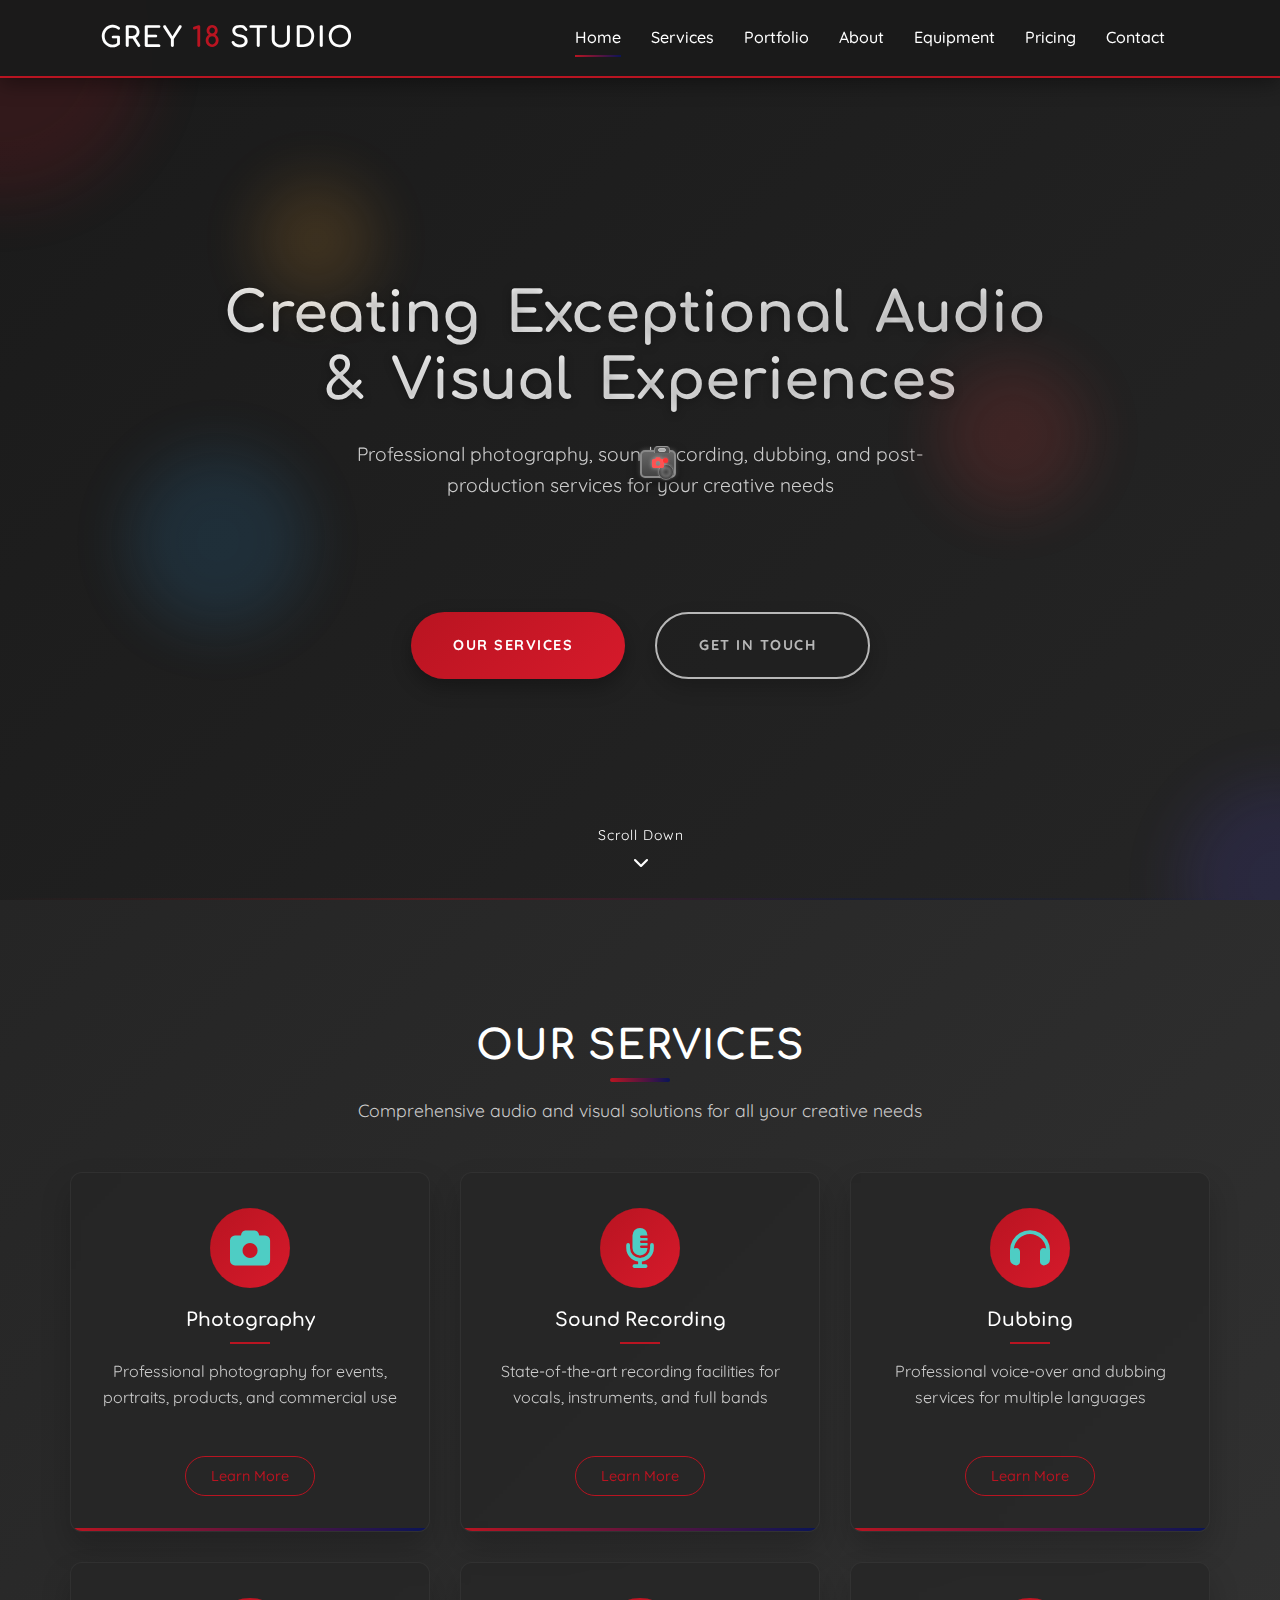
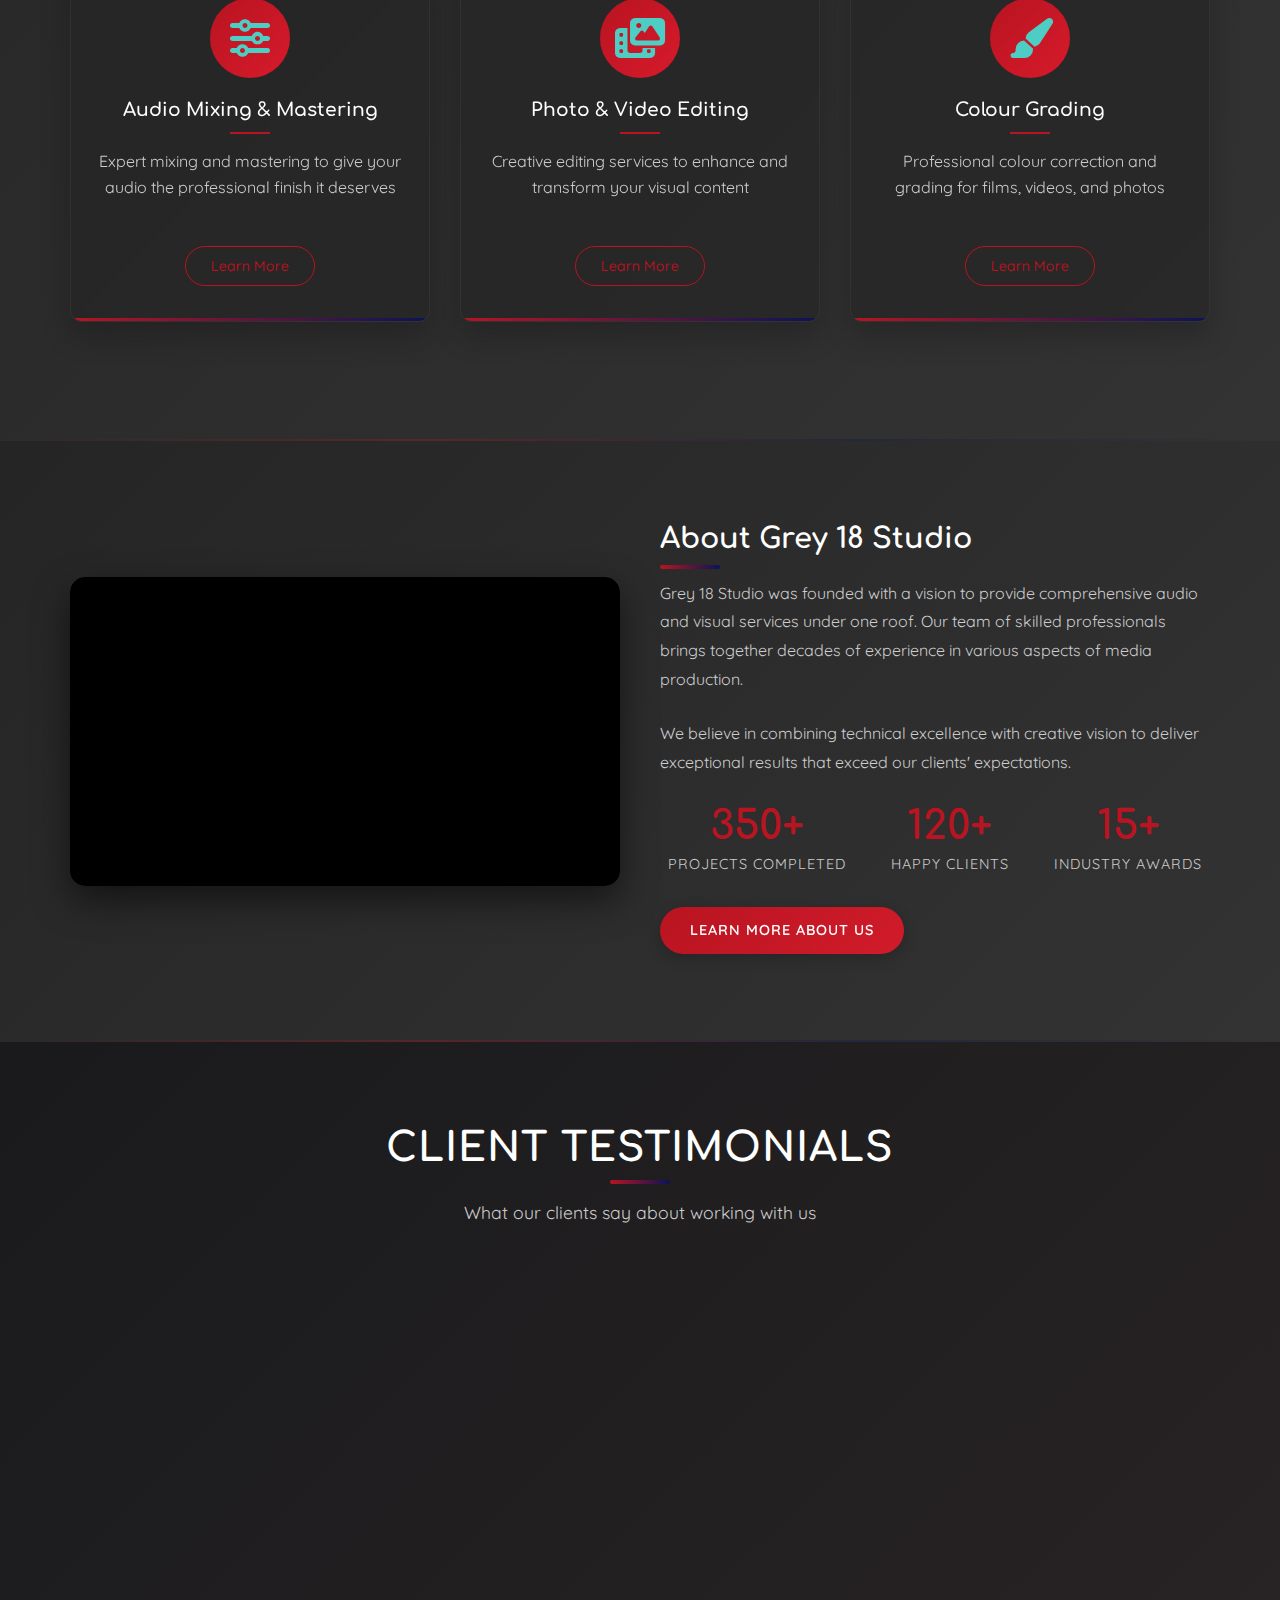
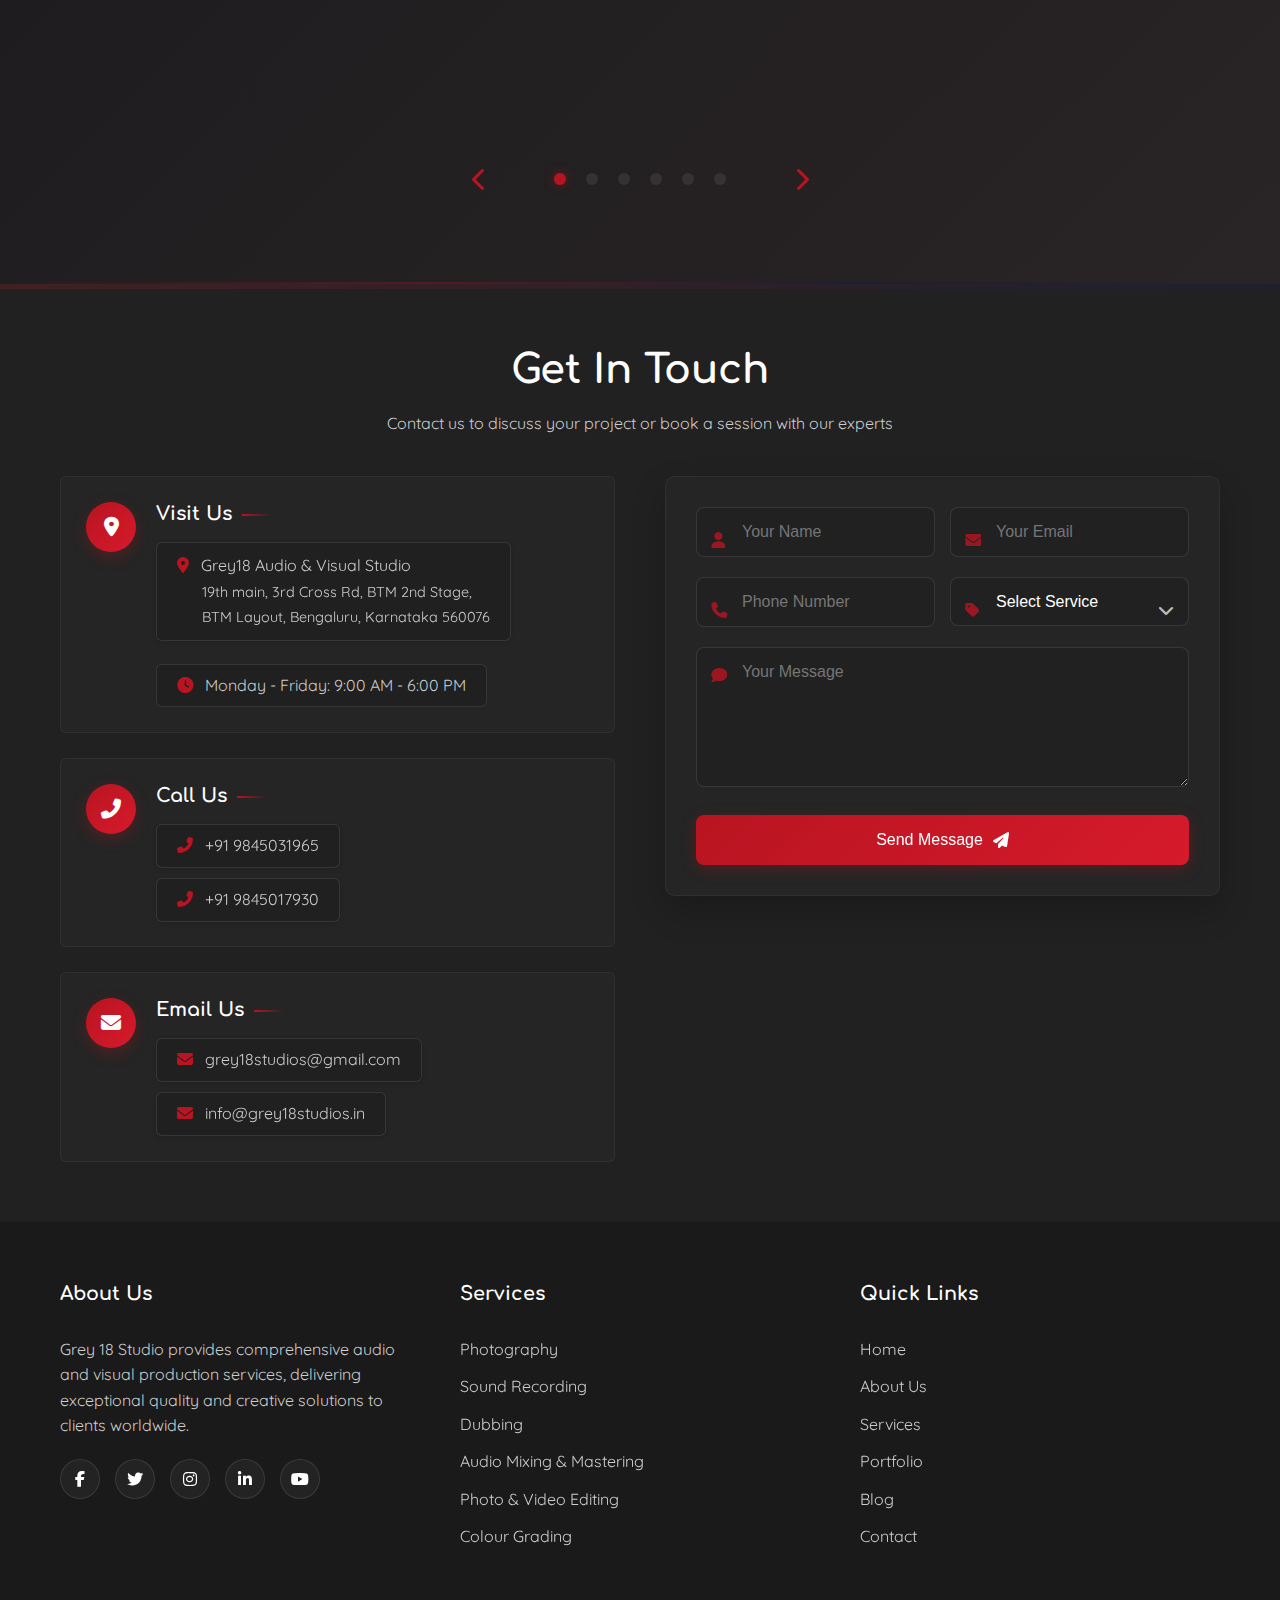
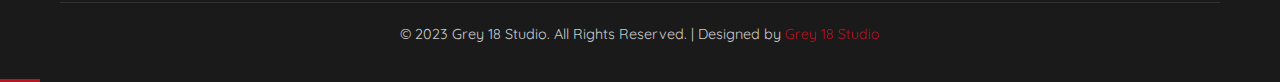
==== commit 1aeef1f8: "service expand sections and fotter contact us" ====
--- a/index.html
+++ b/index.html
@@ -269,16 +269,6 @@
             z-index: 1;
         }
         
-        .hero-content {
-            position: relative;
-            z-index: 2;
-            max-width: 1000px;
-            width: 90%;
-            text-align: center;
-            padding: 0 20px;
-            margin: 0 auto;
-        }
-        
         /* Hero shapes */
         .hero-shapes {
             position: absolute;
@@ -288,6 +278,19 @@
             height: 100%;
             z-index: 1;
             overflow: hidden;
+            pointer-events: none; /* Add this to prevent interaction blocking */
+        }
+        
+        /* Hero content */
+        .hero-content {
+            position: relative;
+            z-index: 2;
+            max-width: 1000px;
+            width: 90%;
+            text-align: center;
+            padding: 0 20px;
+            margin: 0 auto;
+            pointer-events: auto; /* Ensure content receives pointer events */
         }
         
         .shape {
@@ -425,7 +428,7 @@
         .scroll-down {
             position: absolute;
             bottom: 30px;
-            left: 50%;
+            left: calc(50% - 42px);
             transform: translateX(-50%);
             display: flex;
             flex-direction: column;
@@ -1507,6 +1510,180 @@
                 flex: 0 0 100%;
                 width: 100%;
                 max-width: 200px;
+            }
+        }
+        
+        /* Custom cursor with camera icon */
+        .custom-cursor {
+            position: fixed;
+            width: 36px;
+            height: 28px;
+            border-radius: 5px;
+            background-color: #3a3a3a;
+            background-image: linear-gradient(to bottom, #666, #444);
+            pointer-events: none;
+            display: none; /* Hidden by default */
+            align-items: center;
+            justify-content: center;
+            z-index: 9999;
+            opacity: 1;
+            transform: translate(-50%, -50%);
+            border: 2px solid #888;
+            box-shadow: 0 4px 12px rgba(0,0,0,0.5), 0 0 5px rgba(255,255,255,0.3);
+            transition: transform 0.15s ease, box-shadow 0.15s ease, filter 0.15s ease;
+        }
+        
+        /* Service expanded view enhancements */
+        .service-expanded-view {
+            position: fixed;
+            top: 0;
+            left: 0;
+            width: 100%;
+            height: 100%;
+            background-color: rgba(0, 0, 0, 0.95);
+            z-index: 9000;
+            display: none;
+            opacity: 0;
+            overflow-y: hidden; /* Changed from auto to hidden to prevent double scroll */
+            padding: 0; /* Removed padding */
+            transition: opacity 0.3s ease;
+            backdrop-filter: blur(10px);
+            -webkit-backdrop-filter: blur(10px);
+        }
+        
+        .service-expanded-view.active {
+            opacity: 1;
+        }
+        
+        .expanded-content {
+            max-width: 1100px;
+            margin: 30px auto 40px;
+            padding: 40px;
+            border-radius: 15px;
+            background-color: rgba(30, 30, 30, 0.7);
+            box-shadow: 0 15px 40px rgba(0, 0, 0, 0.5);
+            transform: translateY(20px);
+            opacity: 0;
+            transition: transform 0.4s ease, opacity 0.4s ease;
+            position: relative;
+            overflow-y: auto; /* Only this element should scroll */
+            max-height: calc(100vh - 80px); /* Set max height to enable scrolling */
+        }
+        
+        .service-expanded-view.active .expanded-content {
+            transform: translateY(0);
+            opacity: 1;
+        }
+        
+        .expanded-close {
+            position: absolute;
+            top: 15px;
+            right: 15px;
+            width: 40px;
+            height: 40px;
+            display: flex;
+            align-items: center;
+            justify-content: center;
+            border-radius: 50%;
+            background-color: rgba(185, 20, 33, 0.2);
+            color: white;
+            cursor: pointer;
+            z-index: 1;
+            transition: all 0.3s ease;
+            box-shadow: 0 4px 12px rgba(0, 0, 0, 0.3);
+        }
+        
+        .expanded-close i {
+            font-size: 20px;
+            transition: transform 0.3s ease;
+        }
+        
+        .expanded-close:hover {
+            background-color: rgba(185, 20, 33, 0.6);
+            transform: scale(1.1);
+        }
+        
+        .expanded-close:hover i {
+            transform: rotate(90deg);
+        }
+        
+        .expanded-portfolio-grid {
+            display: grid;
+            grid-template-columns: repeat(auto-fill, minmax(250px, 1fr));
+            gap: 25px;
+            margin-top: 30px;
+        }
+        
+        .expanded-portfolio-item {
+            position: relative;
+            border-radius: 12px;
+            overflow: hidden;
+            box-shadow: 0 10px 25px rgba(0, 0, 0, 0.3);
+            transform: translateY(0);
+            transition: transform 0.3s ease, box-shadow 0.3s ease;
+        }
+        
+        .expanded-portfolio-item:hover {
+            transform: translateY(-8px);
+            box-shadow: 0 15px 35px rgba(0, 0, 0, 0.4);
+        }
+        
+        .expanded-portfolio-item img {
+            width: 100%;
+            height: 200px;
+            object-fit: cover;
+            transition: transform 0.5s ease;
+        }
+        
+        .expanded-portfolio-item:hover img {
+            transform: scale(1.05);
+        }
+        
+        .expanded-portfolio-caption {
+            padding: 15px;
+            background-color: rgba(20, 20, 20, 0.9);
+        }
+        
+        .expanded-portfolio-caption h4 {
+            margin-bottom: 5px;
+            font-size: 1.1rem;
+        }
+        
+        .expanded-portfolio-caption p {
+            font-size: 0.9rem;
+            opacity: 0.8;
+            margin-bottom: 5px;
+        }
+        
+        .view-all-btn {
+            margin-top: 35px;
+            display: inline-block;
+        }
+        
+        @media (max-width: 768px) {
+            .expanded-content {
+                padding: 30px 20px;
+                margin: 70px auto 30px;
+            }
+            
+            .expanded-portfolio-grid {
+                grid-template-columns: repeat(auto-fill, minmax(200px, 1fr));
+                gap: 15px;
+            }
+            
+            .expanded-close {
+                top: 15px;
+                right: 15px;
+            }
+        }
+        
+        @media (max-width: 576px) {
+            .expanded-content {
+                padding: 25px 15px;
+            }
+            
+            .expanded-portfolio-grid {
+                grid-template-columns: 1fr;
             }
         }
     </style>
@@ -1560,11 +1737,11 @@
                     </div>
                     
                     <div class="cta-buttons" style="opacity: 1; transform: translateY(0);">
-                        <a href="#services" class="btn primary">
+                        <a href="#services" class="btn primary services-btn">
                             <span class="btn-text">Our Services</span>
                             <span class="btn-icon"><i class="fas fa-arrow-right"></i></span>
                         </a>
-                        <a href="#footer-contact" class="btn secondary">
+                        <a href="#footer-contact" class="btn secondary contact-btn">
                             <span class="btn-text">Get In Touch</span>
                             <span class="btn-icon"><i class="fas fa-envelope"></i></span>
                         </a>
@@ -1659,40 +1836,40 @@
 
     <!-- Service Expanded Views -->
     <div class="service-expanded-view" id="photography-expanded">
-        <div class="expanded-close">
-            <i class="fas fa-times"></i>
-        </div>
         <div class="expanded-content">
+            <div class="expanded-close">
+                <i class="fas fa-times"></i>
+            </div>
             <h2>Photography Services</h2>
             <p class="expanded-description">Our professional photography services cover a wide range of needs, from portrait sessions to commercial product shoots and event coverage.</p>
             
             <div class="expanded-portfolio">
                 <h3>Featured Photography Work</h3>
                 <div class="expanded-portfolio-grid">
-                    <!-- Placeholder images - will be replaced with actual content -->
+                    <!-- Updated image source -->
                     <div class="expanded-portfolio-item">
-                        <img src="https://source.unsplash.com/random/600x400/?portrait" alt="Portrait Photography">
+                        <img src="https://images.unsplash.com/photo-1598188306155-25e400eb5078" alt="Portrait Photography">
                         <div class="expanded-portfolio-caption">
                             <h4>Portrait Session</h4>
                             <p>Professional studio portraits</p>
                         </div>
                     </div>
                     <div class="expanded-portfolio-item">
-                        <img src="https://source.unsplash.com/random/600x400/?event" alt="Event Photography">
+                        <img src="https://images.unsplash.com/photo-1598188306155-25e400eb5078" alt="Event Photography">
                         <div class="expanded-portfolio-caption">
                             <h4>Corporate Event</h4>
                             <p>Professional event coverage</p>
                         </div>
                     </div>
                     <div class="expanded-portfolio-item">
-                        <img src="https://source.unsplash.com/random/600x400/?product" alt="Product Photography">
+                        <img src="https://images.unsplash.com/photo-1598188306155-25e400eb5078" alt="Product Photography">
                         <div class="expanded-portfolio-caption">
                             <h4>Product Showcase</h4>
                             <p>Commercial product photography</p>
                         </div>
                     </div>
                     <div class="expanded-portfolio-item">
-                        <img src="https://source.unsplash.com/random/600x400/?wedding" alt="Wedding Photography">
+                        <img src="https://images.unsplash.com/photo-1598188306155-25e400eb5078" alt="Wedding Photography">
                         <div class="expanded-portfolio-caption">
                             <h4>Wedding Collection</h4>
                             <p>Wedding day coverage</p>
@@ -1705,19 +1882,19 @@
     </div>
 
     <div class="service-expanded-view" id="sound-recording-expanded">
-        <div class="expanded-close">
-            <i class="fas fa-times"></i>
-        </div>
         <div class="expanded-content">
+            <div class="expanded-close">
+                <i class="fas fa-times"></i>
+            </div>
             <h2>Sound Recording Services</h2>
             <p class="expanded-description">Our state-of-the-art recording studio provides the perfect environment for capturing vocals, instruments, and full bands with exceptional clarity and precision.</p>
             
             <div class="expanded-portfolio">
                 <h3>Featured Recording Projects</h3>
                 <div class="expanded-portfolio-grid">
-                    <!-- Placeholder content - will be replaced with actual content -->
+                    <!-- Updated image source -->
                     <div class="expanded-portfolio-item">
-                        <img src="https://source.unsplash.com/random/600x400/?recording-studio" alt="Vocal Recording">
+                        <img src="https://images.unsplash.com/photo-1598188306155-25e400eb5078" alt="Vocal Recording">
                         <div class="expanded-portfolio-caption">
                             <h4>Vocal Sessions</h4>
                             <p>Professional vocal recording</p>
@@ -1725,7 +1902,7 @@
                         </div>
                     </div>
                     <div class="expanded-portfolio-item">
-                        <img src="https://source.unsplash.com/random/600x400/?band" alt="Band Recording">
+                        <img src="https://images.unsplash.com/photo-1598188306155-25e400eb5078" alt="Band Recording">
                         <div class="expanded-portfolio-caption">
                             <h4>Band Recording</h4>
                             <p>Full band studio sessions</p>
@@ -1733,7 +1910,7 @@
                         </div>
                     </div>
                     <div class="expanded-portfolio-item">
-                        <img src="https://source.unsplash.com/random/600x400/?podcast" alt="Podcast Recording">
+                        <img src="https://images.unsplash.com/photo-1598188306155-25e400eb5078" alt="Podcast Recording">
                         <div class="expanded-portfolio-caption">
                             <h4>Podcast Production</h4>
                             <p>Professional podcast recording</p>
@@ -1741,7 +1918,7 @@
                         </div>
                     </div>
                     <div class="expanded-portfolio-item">
-                        <img src="https://source.unsplash.com/random/600x400/?orchestra" alt="Orchestral Recording">
+                        <img src="https://images.unsplash.com/photo-1598188306155-25e400eb5078" alt="Orchestral Recording">
                         <div class="expanded-portfolio-caption">
                             <h4>Orchestral Session</h4>
                             <p>Orchestral recording project</p>
@@ -1755,19 +1932,19 @@
     </div>
 
     <div class="service-expanded-view" id="dubbing-expanded">
-        <div class="expanded-close">
-            <i class="fas fa-times"></i>
-        </div>
         <div class="expanded-content">
+            <div class="expanded-close">
+                <i class="fas fa-times"></i>
+            </div>
             <h2>Dubbing Services</h2>
             <p class="expanded-description">Our professional voice-over and dubbing services provide high-quality audio in multiple languages for films, commercials, animations, and more.</p>
             
             <div class="expanded-portfolio">
                 <h3>Featured Dubbing Projects</h3>
                 <div class="expanded-portfolio-grid">
-                    <!-- Placeholder content - will be replaced with actual content -->
+                    <!-- Updated image source -->
                     <div class="expanded-portfolio-item">
-                        <img src="https://source.unsplash.com/random/600x400/?voice-actor" alt="Commercial Dubbing">
+                        <img src="https://images.unsplash.com/photo-1598188306155-25e400eb5078" alt="Commercial Dubbing">
                         <div class="expanded-portfolio-caption">
                             <h4>Commercial Voice-Over</h4>
                             <p>Multi-language commercial dubbing</p>
@@ -1775,7 +1952,7 @@
                         </div>
                     </div>
                     <div class="expanded-portfolio-item">
-                        <img src="https://source.unsplash.com/random/600x400/?animation" alt="Animation Dubbing">
+                        <img src="https://images.unsplash.com/photo-1598188306155-25e400eb5078" alt="Animation Dubbing">
                         <div class="expanded-portfolio-caption">
                             <h4>Animation Project</h4>
                             <p>Character voice acting</p>
@@ -1783,7 +1960,7 @@
                         </div>
                     </div>
                     <div class="expanded-portfolio-item">
-                        <img src="https://source.unsplash.com/random/600x400/?documentary" alt="Documentary Narration">
+                        <img src="https://images.unsplash.com/photo-1598188306155-25e400eb5078" alt="Documentary Narration">
                         <div class="expanded-portfolio-caption">
                             <h4>Documentary Narration</h4>
                             <p>Professional narration services</p>
@@ -1791,7 +1968,7 @@
                         </div>
                     </div>
                     <div class="expanded-portfolio-item">
-                        <img src="https://source.unsplash.com/random/600x400/?film" alt="Film Dubbing">
+                        <img src="https://images.unsplash.com/photo-1598188306155-25e400eb5078" alt="Film Dubbing">
                         <div class="expanded-portfolio-caption">
                             <h4>Film Dubbing</h4>
                             <p>International film adaptation</p>
@@ -1805,19 +1982,19 @@
     </div>
 
     <div class="service-expanded-view" id="mixing-expanded">
-        <div class="expanded-close">
-            <i class="fas fa-times"></i>
-        </div>
         <div class="expanded-content">
+            <div class="expanded-close">
+                <i class="fas fa-times"></i>
+            </div>
             <h2>Audio Mixing & Mastering Services</h2>
             <p class="expanded-description">Our expert mixing and mastering services ensure your audio projects sound professional, balanced, and ready for distribution on any platform.</p>
             
             <div class="expanded-portfolio">
                 <h3>Featured Mixing & Mastering Projects</h3>
                 <div class="expanded-portfolio-grid">
-                    <!-- Placeholder content - will be replaced with actual content -->
+                    <!-- Updated image source -->
                     <div class="expanded-portfolio-item">
-                        <img src="https://source.unsplash.com/random/600x400/?mixing-desk" alt="Album Mixing">
+                        <img src="https://images.unsplash.com/photo-1598188306155-25e400eb5078" alt="Album Mixing">
                         <div class="expanded-portfolio-caption">
                             <h4>Album Production</h4>
                             <p>Full album mixing and mastering</p>
@@ -1825,7 +2002,7 @@
                         </div>
                     </div>
                     <div class="expanded-portfolio-item">
-                        <img src="https://source.unsplash.com/random/600x400/?soundtrack" alt="Film Soundtrack">
+                        <img src="https://images.unsplash.com/photo-1598188306155-25e400eb5078" alt="Film Soundtrack">
                         <div class="expanded-portfolio-caption">
                             <h4>Film Soundtrack</h4>
                             <p>Cinematic audio production</p>
@@ -1833,7 +2010,7 @@
                         </div>
                     </div>
                     <div class="expanded-portfolio-item">
-                        <img src="https://source.unsplash.com/random/600x400/?ep" alt="EP Production">
+                        <img src="https://images.unsplash.com/photo-1598188306155-25e400eb5078" alt="EP Production">
                         <div class="expanded-portfolio-caption">
                             <h4>EP Production</h4>
                             <p>Independent artist EP project</p>
@@ -1841,7 +2018,7 @@
                         </div>
                     </div>
                     <div class="expanded-portfolio-item">
-                        <img src="https://source.unsplash.com/random/600x400/?audio-post" alt="Post Production">
+                        <img src="https://images.unsplash.com/photo-1598188306155-25e400eb5078" alt="Post Production">
                         <div class="expanded-portfolio-caption">
                             <h4>Audio Post-Production</h4>
                             <p>TV show audio post-production</p>
@@ -1855,26 +2032,26 @@
     </div>
 
     <div class="service-expanded-view" id="editing-expanded">
-        <div class="expanded-close">
-            <i class="fas fa-times"></i>
-        </div>
         <div class="expanded-content">
+            <div class="expanded-close">
+                <i class="fas fa-times"></i>
+            </div>
             <h2>Photo & Video Editing Services</h2>
             <p class="expanded-description">Our creative editing services enhance and transform your visual content, whether it's photo retouching or comprehensive video post-production.</p>
             
             <div class="expanded-portfolio">
                 <h3>Featured Editing Projects</h3>
                 <div class="expanded-portfolio-grid">
-                    <!-- Placeholder content - will be replaced with actual content -->
+                    <!-- Updated image source -->
                     <div class="expanded-portfolio-item">
-                        <img src="https://source.unsplash.com/random/600x400/?retouching" alt="Photo Retouching">
+                        <img src="https://images.unsplash.com/photo-1598188306155-25e400eb5078" alt="Photo Retouching">
                         <div class="expanded-portfolio-caption">
                             <h4>Commercial Retouching</h4>
                             <p>Professional photo retouching</p>
                         </div>
                     </div>
                     <div class="expanded-portfolio-item">
-                        <img src="https://source.unsplash.com/random/600x400/?video-editing" alt="Video Editing">
+                        <img src="https://images.unsplash.com/photo-1598188306155-25e400eb5078" alt="Video Editing">
                         <div class="expanded-portfolio-caption">
                             <h4>Commercial Edit</h4>
                             <p>TV commercial post-production</p>
@@ -1882,7 +2059,7 @@
                         </div>
                     </div>
                     <div class="expanded-portfolio-item">
-                        <img src="https://source.unsplash.com/random/600x400/?wedding-video" alt="Wedding Video">
+                        <img src="https://images.unsplash.com/photo-1598188306155-25e400eb5078" alt="Wedding Video">
                         <div class="expanded-portfolio-caption">
                             <h4>Wedding Highlight</h4>
                             <p>Cinematic wedding video edit</p>
@@ -1890,7 +2067,7 @@
                         </div>
                     </div>
                     <div class="expanded-portfolio-item">
-                        <img src="https://source.unsplash.com/random/600x400/?composite" alt="Photo Composite">
+                        <img src="https://images.unsplash.com/photo-1598188306155-25e400eb5078" alt="Photo Composite">
                         <div class="expanded-portfolio-caption">
                             <h4>Creative Composite</h4>
                             <p>Advanced photo manipulation</p>
@@ -1903,19 +2080,19 @@
     </div>
 
     <div class="service-expanded-view" id="grading-expanded">
-        <div class="expanded-close">
-            <i class="fas fa-times"></i>
-        </div>
         <div class="expanded-content">
+            <div class="expanded-close">
+                <i class="fas fa-times"></i>
+            </div>
             <h2>Colour Grading Services</h2>
             <p class="expanded-description">Our professional colour correction and grading services bring cinematic quality to your films, videos, and photos, enhancing mood and visual impact.</p>
             
             <div class="expanded-portfolio">
                 <h3>Featured Colour Grading Projects</h3>
                 <div class="expanded-portfolio-grid">
-                    <!-- Placeholder content - will be replaced with actual content -->
+                    <!-- Updated image source -->
                     <div class="expanded-portfolio-item">
-                        <img src="https://source.unsplash.com/random/600x400/?film-grading" alt="Film Grading">
+                        <img src="https://images.unsplash.com/photo-1598188306155-25e400eb5078" alt="Film Grading">
                         <div class="expanded-portfolio-caption">
                             <h4>Short Film</h4>
                             <p>Cinematic colour treatment</p>
@@ -1923,7 +2100,7 @@
                         </div>
                     </div>
                     <div class="expanded-portfolio-item">
-                        <img src="https://source.unsplash.com/random/600x400/?music-video" alt="Music Video">
+                        <img src="https://images.unsplash.com/photo-1598188306155-25e400eb5078" alt="Music Video">
                         <div class="expanded-portfolio-caption">
                             <h4>Music Video</h4>
                             <p>Stylized colour grading</p>
@@ -1931,7 +2108,7 @@
                         </div>
                     </div>
                     <div class="expanded-portfolio-item">
-                        <img src="https://source.unsplash.com/random/600x400/?commercial" alt="Commercial">
+                        <img src="https://images.unsplash.com/photo-1598188306155-25e400eb5078" alt="Commercial">
                         <div class="expanded-portfolio-caption">
                             <h4>Luxury Brand Campaign</h4>
                             <p>Commercial colour treatment</p>
@@ -1939,7 +2116,7 @@
                         </div>
                     </div>
                     <div class="expanded-portfolio-item">
-                        <img src="https://source.unsplash.com/random/600x400/?photo-color" alt="Photo Grading">
+                        <img src="https://images.unsplash.com/photo-1598188306155-25e400eb5078" alt="Photo Grading">
                         <div class="expanded-portfolio-caption">
                             <h4>Photo Series</h4>
                             <p>Consistent colour treatment</p>
@@ -2250,6 +2427,30 @@
     <script src="assets/audio/camera-shutter.js" defer></script>
     <script>
         document.addEventListener('DOMContentLoaded', function() {
+            // Add event listeners for hero buttons
+            const servicesBtn = document.querySelector('.services-btn');
+            const contactBtn = document.querySelector('.contact-btn');
+            
+            if (servicesBtn) {
+                servicesBtn.addEventListener('click', function(e) {
+                    e.preventDefault();
+                    const servicesSection = document.getElementById('services');
+                    if (servicesSection) {
+                        servicesSection.scrollIntoView({behavior: 'smooth'});
+                    }
+                });
+            }
+            
+            if (contactBtn) {
+                contactBtn.addEventListener('click', function(e) {
+                    e.preventDefault();
+                    const contactSection = document.getElementById('footer-contact');
+                    if (contactSection) {
+                        contactSection.scrollIntoView({behavior: 'smooth'});
+                    }
+                });
+            }
+            
             // Custom cursor functionality
             const cursor = document.querySelector('.custom-cursor');
             const cameraFlash = document.querySelector('.camera-flash');
@@ -2483,5 +2684,93 @@
             }
         });
     </script>
+    <!-- Add improved service expanded view handler script -->
+    <script>
+        document.addEventListener('DOMContentLoaded', function() {
+            // Service expanded view handlers
+            const serviceCards = document.querySelectorAll('.service-card');
+            const expandedViews = document.querySelectorAll('.service-expanded-view');
+            const closeButtons = document.querySelectorAll('.expanded-close');
+            let scrollPosition = 0;
+            
+            // Open expanded view
+            serviceCards.forEach(card => {
+                const expandBtn = card.querySelector('.service-expand-btn');
+                if (expandBtn) {
+                    expandBtn.addEventListener('click', function(e) {
+                        e.preventDefault();
+                        const serviceType = card.getAttribute('data-service');
+                        const expandedView = document.getElementById(`${serviceType}-expanded`);
+                        
+                        if (expandedView) {
+                            // Store current scroll position
+                            scrollPosition = window.scrollY;
+                            
+                            // Disable body scroll to prevent double scrolling
+                            document.body.style.overflow = 'hidden';
+                            document.body.style.position = 'fixed';
+                            document.body.style.width = '100%';
+                            document.body.style.top = `-${scrollPosition}px`;
+                            
+                            // Remove scroll from all expanded views to prevent double scrolling
+                            expandedViews.forEach(view => {
+                                view.style.overflowY = 'hidden';
+                            });
+                            
+                            // Enable scroll only on the specific expanded view
+                            expandedView.style.overflowY = 'auto';
+                            
+                            // Show expanded view with smooth fade-in
+                            expandedView.style.display = 'block';
+                            setTimeout(() => {
+                                expandedView.classList.add('active');
+                            }, 10);
+                        }
+                    });
+                }
+            });
+            
+            // Close expanded view
+            closeButtons.forEach(button => {
+                button.addEventListener('click', closeExpandedView);
+            });
+            
+            // Close on click outside content
+            expandedViews.forEach(view => {
+                view.addEventListener('click', function(e) {
+                    if (e.target === this) {
+                        closeExpandedView();
+                    }
+                });
+            });
+            
+            // Close on ESC key
+            document.addEventListener('keydown', function(e) {
+                if (e.key === 'Escape') {
+                    closeExpandedView();
+                }
+            });
+            
+            // Function to close expanded views
+            function closeExpandedView() {
+                expandedViews.forEach(view => {
+                    view.classList.remove('active');
+                    
+                    // After animation, hide the view
+                    setTimeout(() => {
+                        view.style.display = 'none';
+                        view.style.overflowY = 'hidden';
+                        
+                        // Re-enable scrolling and restore position
+                        document.body.style.overflow = '';
+                        document.body.style.position = '';
+                        document.body.style.width = '';
+                        document.body.style.top = '';
+                        window.scrollTo(0, scrollPosition);
+                    }, 300);
+                });
+            }
+        });
+    </script>
 </body>
 </html> 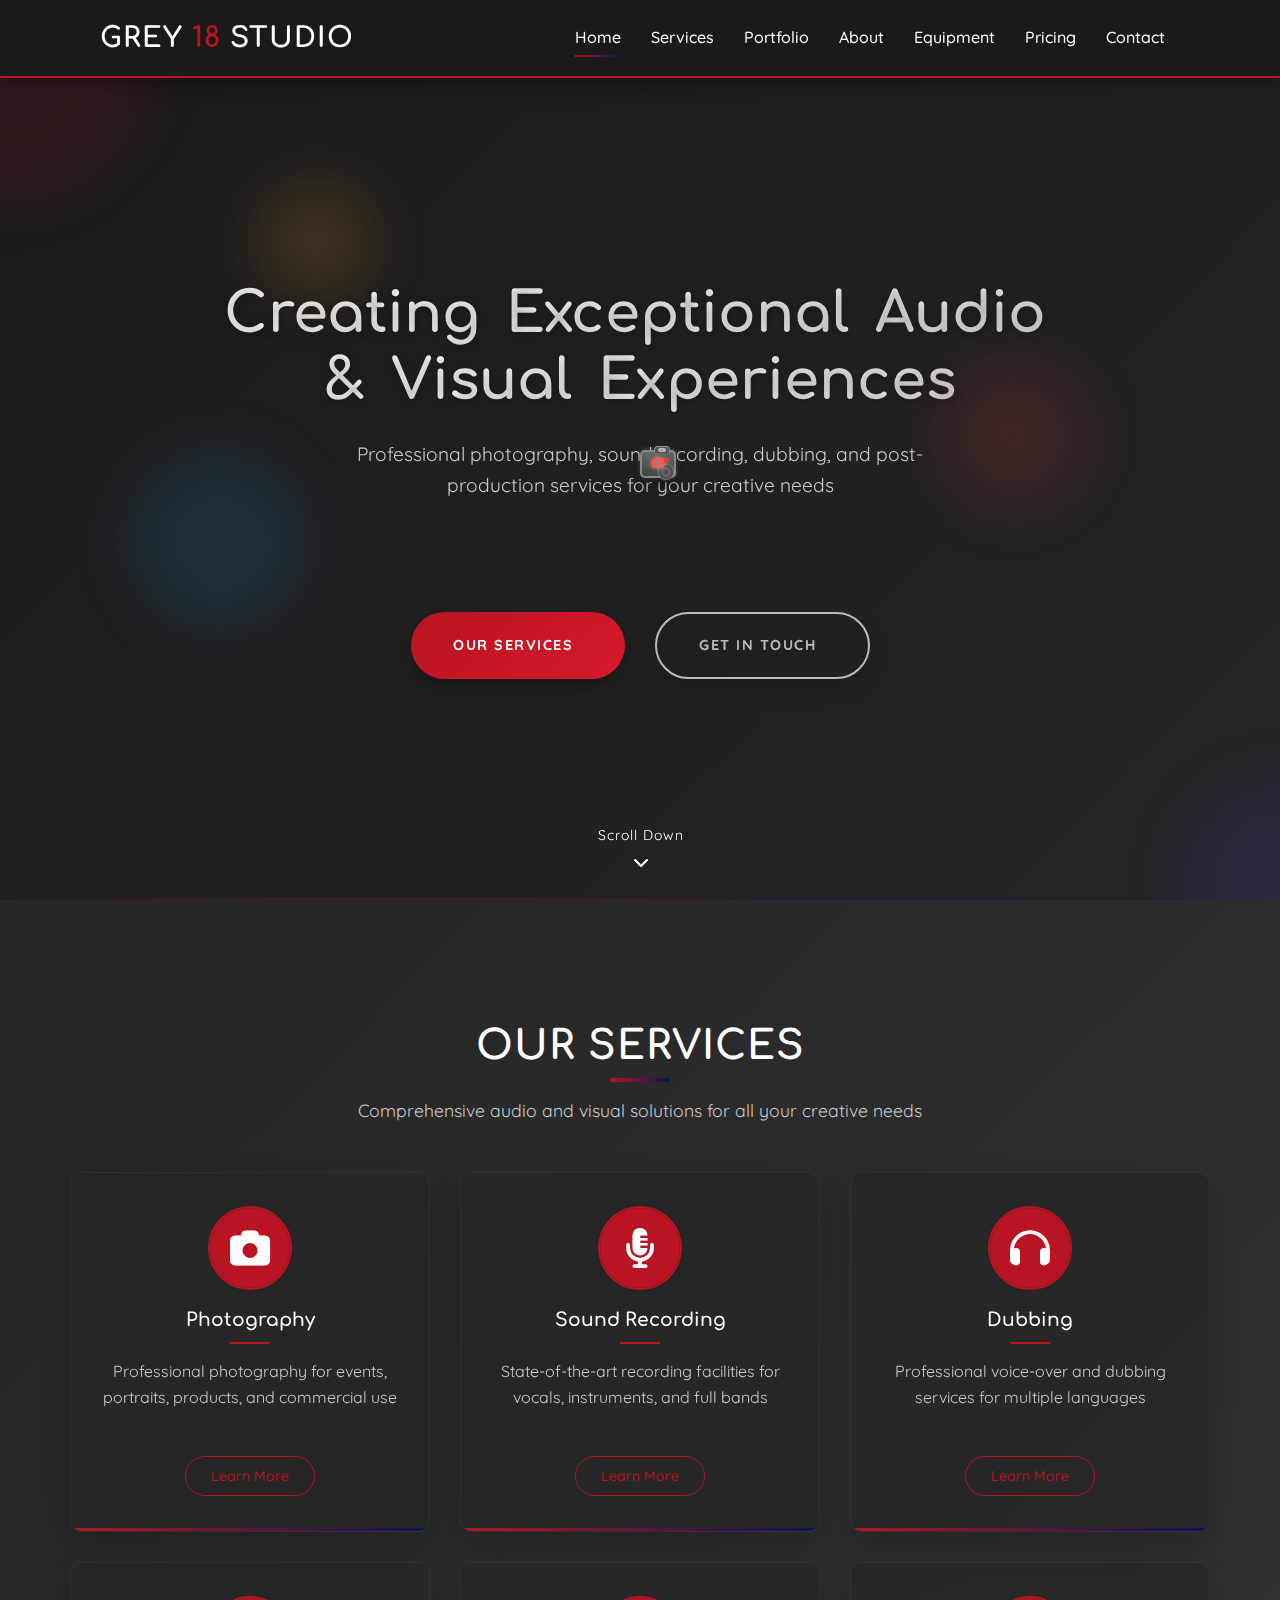
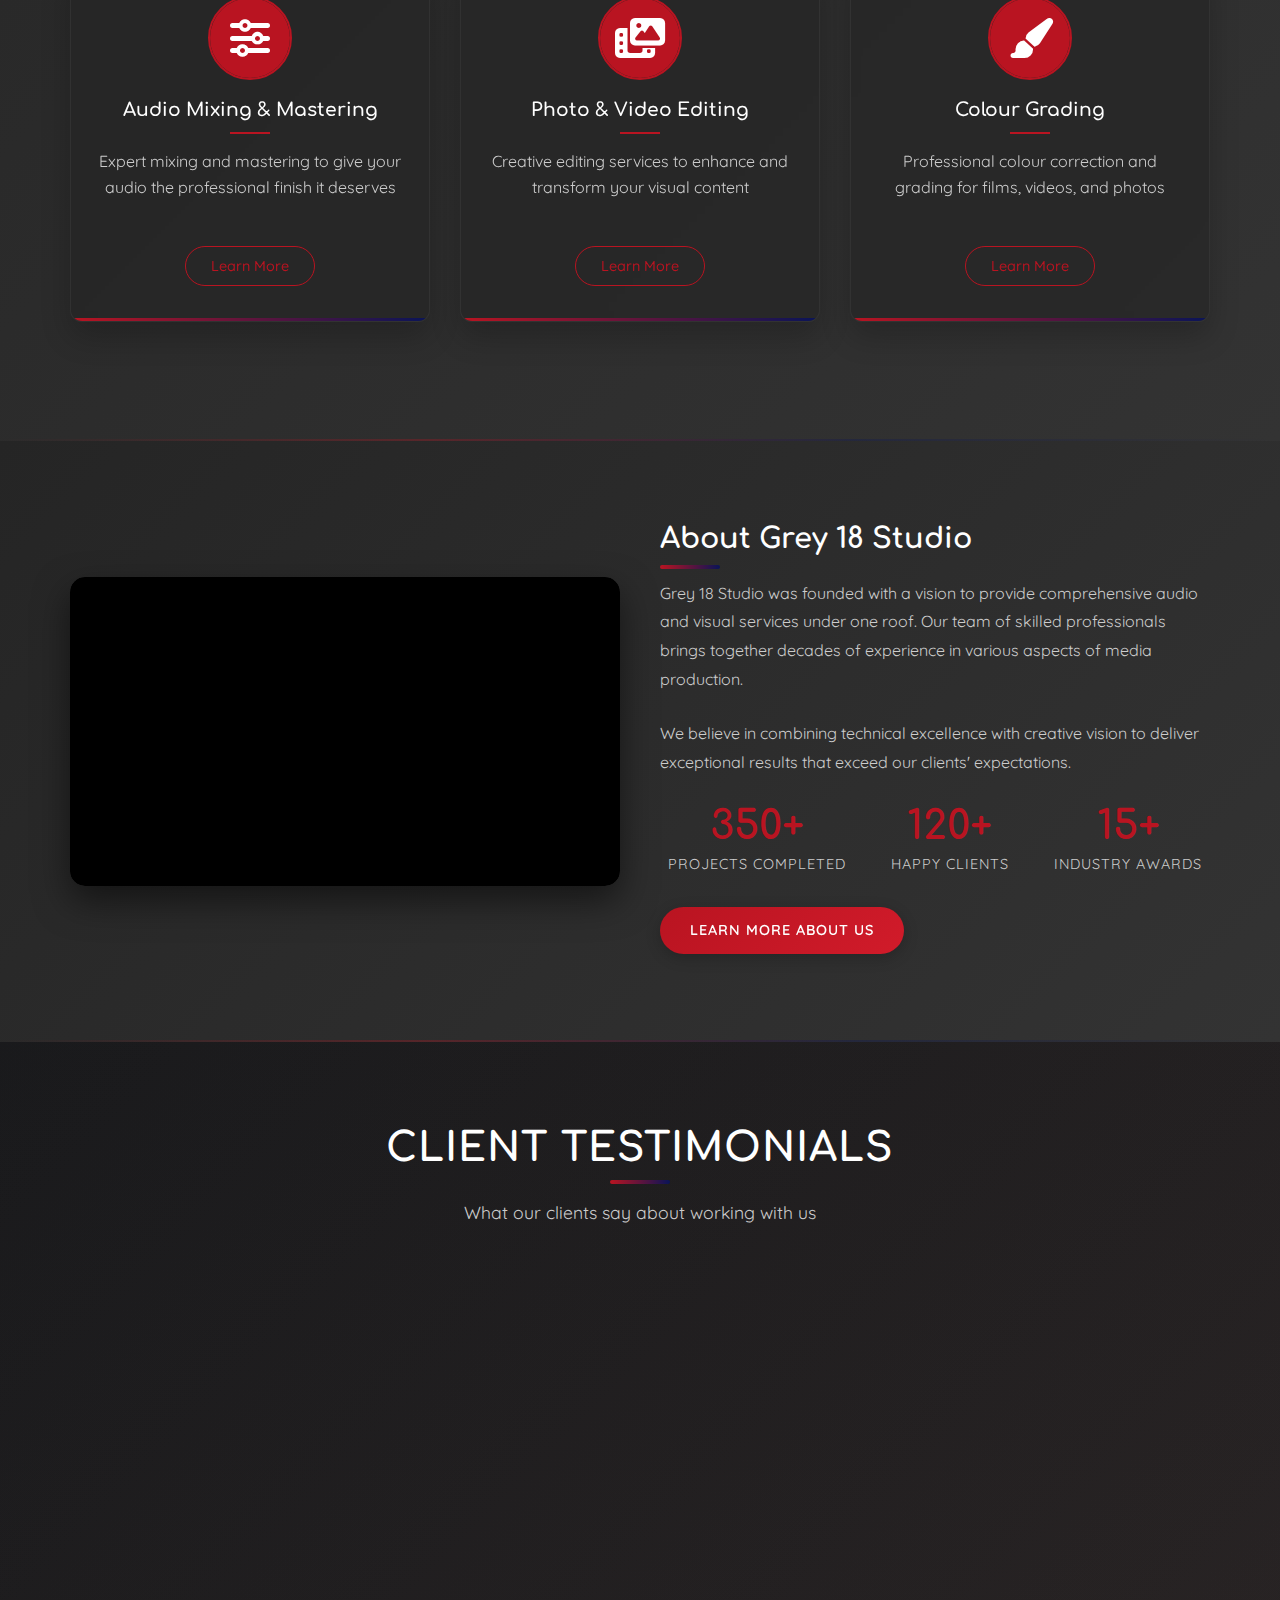
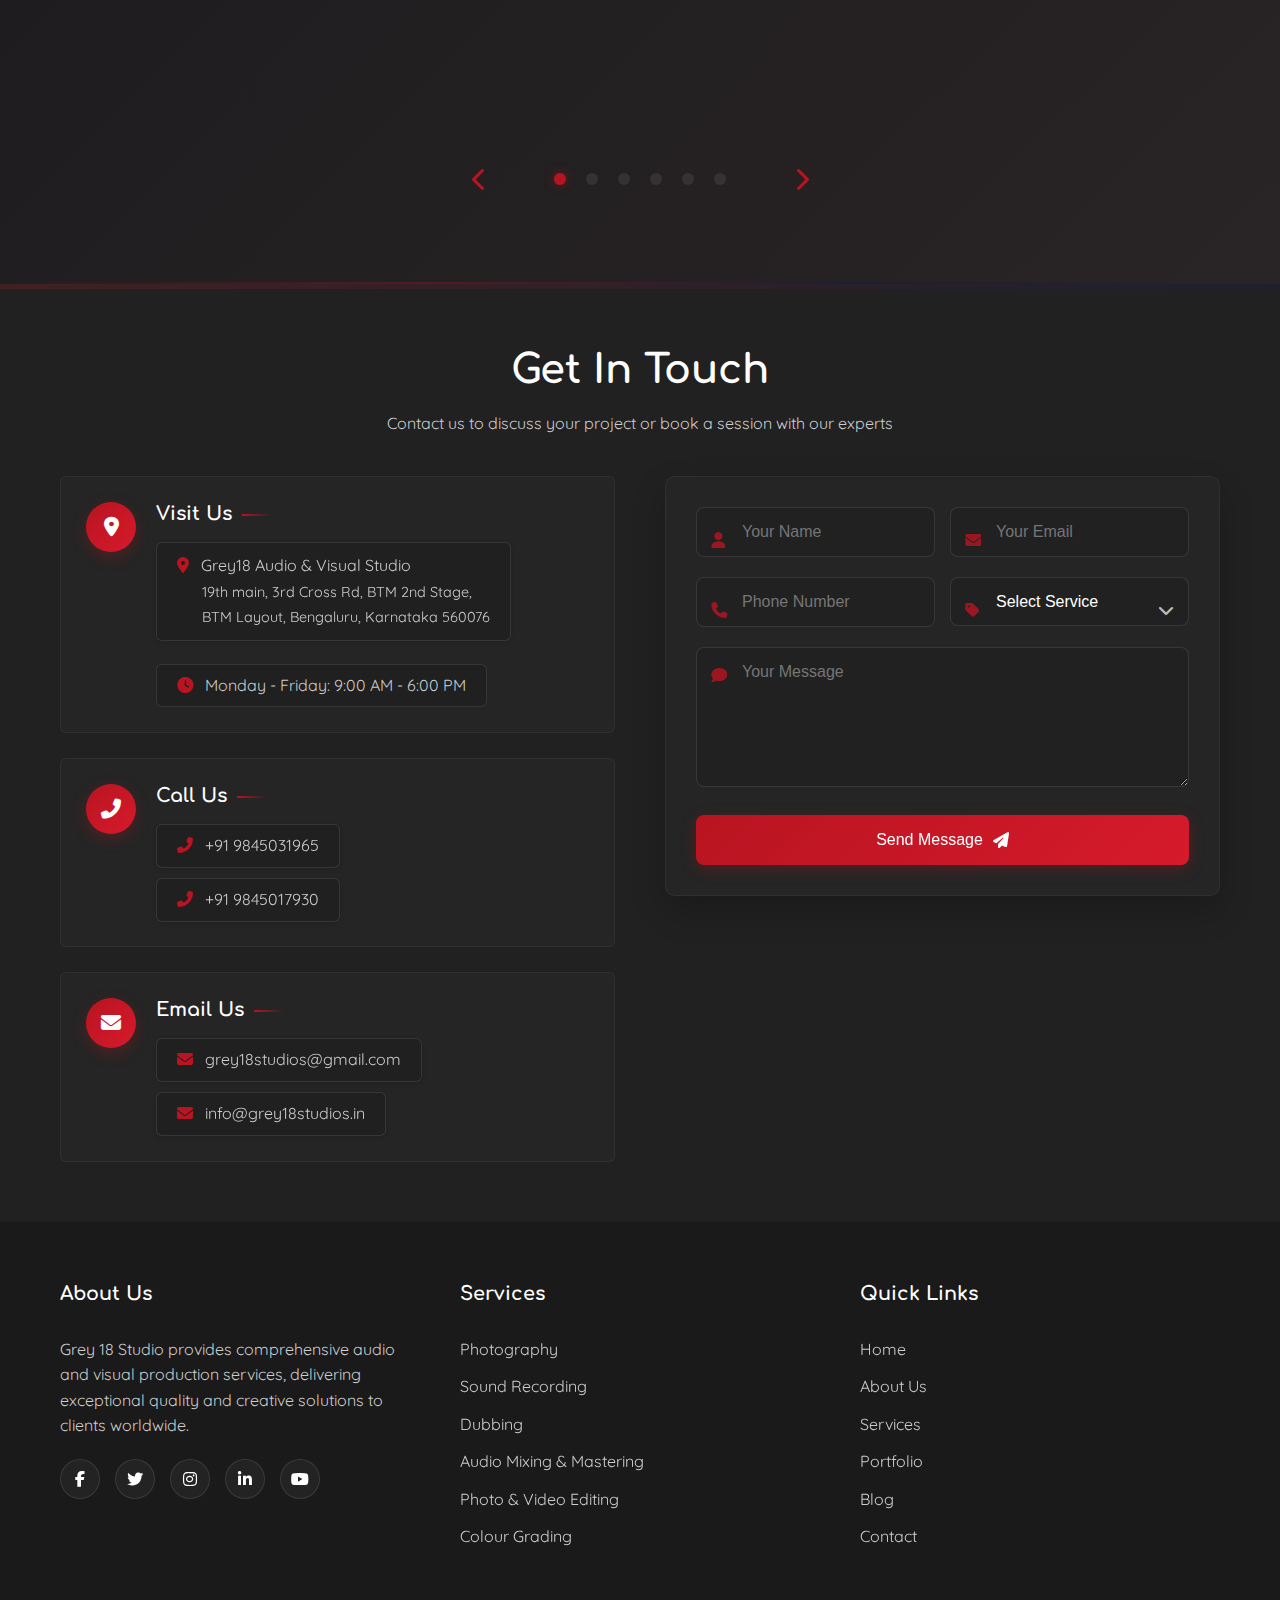
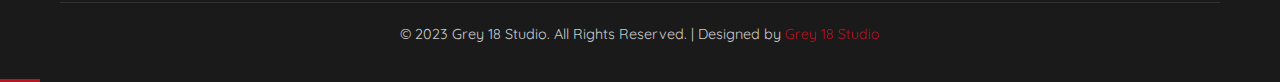
==== commit 02ce371c: "final fixing and styling for index" ====
--- a/index.html
+++ b/index.html
@@ -2444,9 +2444,12 @@
             if (contactBtn) {
                 contactBtn.addEventListener('click', function(e) {
                     e.preventDefault();
-                    const contactSection = document.getElementById('footer-contact');
+                    const contactSection = document.querySelector('#footer-contact');
                     if (contactSection) {
                         contactSection.scrollIntoView({behavior: 'smooth'});
+                    } else {
+                        // Fallback - navigate directly to the footer-contact if selector doesn't work
+                        window.location.href = '#footer-contact';
                     }
                 });
             }
--- a/style.css
+++ b/style.css
@@ -992,16 +992,18 @@
     align-items: center;
     justify-content: center;
     border-radius: 50%;
-    background: var(--accent-gradient);
+    background: var(--accent-primary);
     color: #fff;
     font-size: 32px;
-    transition: all 0.4s ease;
+    transition: all 0.4s cubic-bezier(0.175, 0.885, 0.32, 1.275);
     position: relative;
 }
 
 .service-card .service-icon i {
     position: relative;
     z-index: 2;
+    color: var(--white);
+    transition: transform 0.4s cubic-bezier(0.175, 0.885, 0.32, 1.275), color 0.3s ease;
 }
 
 /* Make sure the pulse animation ONLY happens with the pulse class */
@@ -1013,13 +1015,29 @@
     width: 100%;
     height: 100%;
     border-radius: 50%;
-    background: var(--accent-gradient);
+    background: var(--accent-primary);
     z-index: 1;
     animation: pulse 1.5s infinite;
 }
 
 /* Add hover effect for the service card */
 .service-card:hover .service-icon {
-    transform: translateY(-5px);
-    box-shadow: 0 10px 20px rgba(0, 0, 0, 0.2);
+    transform: translateY(-10px) scale(1.1);
+    box-shadow: 0 15px 25px rgba(185, 20, 33, 0.3);
+    background: var(--accent-secondary);
+}
+
+.service-card:hover .service-icon i {
+    transform: rotateY(180deg);
+    color: var(--white);
+}
+
+/* Make sure the footer-contact element has proper scroll positioning */
+#footer-contact {
+    scroll-margin-top: 80px;
+}
+
+/* Enhance scroll behavior site-wide */
+html {
+    scroll-behavior: smooth;
 } --- a/styles-updated.css
+++ b/styles-updated.css
@@ -530,19 +530,59 @@
 }
 
 .service-icon {
-    margin-bottom: 20px;
-    position: relative;
-    overflow: hidden;
-    transition: transform 0.3s ease, color 0.3s ease;
+    width: 90px;
+    height: 90px;
+    display: flex;
+    align-items: center;
+    justify-content: center;
+    border-radius: 50%;
+    background: var(--accent-primary);
+    margin-bottom: 25px;
+    font-size: 2.2rem;
+    color: var(--white);
+    position: relative;
+    transition: all 0.4s ease;
 }
 
 .service-icon i {
     font-size: 2.5rem;
-    color: var(--accent-teal);
+    color: var(--white);
+    transition: transform 0.4s cubic-bezier(0.175, 0.885, 0.32, 1.275), color 0.3s ease;
+}
+
+.service-icon::after {
+    content: '';
+    position: absolute;
+    width: 100%;
+    height: 100%;
+    border-radius: 50%;
+    border: 2px solid var(--accent-primary);
+    animation: pulseRing 2s infinite;
+}
+
+@keyframes pulseRing {
+    0% {
+        transform: scale(0.8);
+        opacity: 0.8;
+    }
+    70% {
+        transform: scale(1.1);
+        opacity: 0;
+    }
+    100% {
+        transform: scale(0.8);
+        opacity: 0;
+    }
 }
 
 .service-card:hover .service-icon {
-    transform: scale(1.1);
+    transform: scale(1.1) translateY(-10px);
+    background: var(--accent-secondary);
+    box-shadow: 0 10px 25px rgba(9, 20, 88, 0.3);
+}
+
+.service-card:hover .service-icon i {
+    transform: rotateY(180deg);
 }
 
 .service-card h3 {
@@ -556,14 +596,14 @@
 
 .service-expand-btn {
     margin-top: 20px;
-    background-color: var(--accent-teal);
-    color: var(--black);
+    background-color: var(--accent-primary);
+    color: var(--white);
     border: none;
     padding: 10px 20px;
     border-radius: 50px;
     font-weight: 500;
     cursor: none;
-    transition: var(--transition);
+    transition: all 0.4s cubic-bezier(0.175, 0.885, 0.32, 1.275);
     position: relative;
     overflow: hidden;
 }
@@ -573,23 +613,21 @@
     position: absolute;
     top: 0;
     left: 0;
-    width: 100%;
+    width: 0;
     height: 100%;
-    background-color: rgba(255, 255, 255, 0.15);
-    transform: scaleX(0);
-    transform-origin: left;
-    transition: transform 0.3s ease;
+    background: var(--accent-primary);
+    transition: all 0.3s ease;
+    z-index: -1;
 }
 
 .service-expand-btn:hover::before {
-    transform: scaleX(1);
+    width: 100%;
 }
 
 .service-expand-btn:hover {
-    background-color: var(--primary-dark);
+    color: var(--white);
     transform: translateY(-3px);
-    box-shadow: 0 5px 15px rgba(0, 0, 0, 0.1);
-    color: var(--white);
+    box-shadow: 0 10px 20px rgba(185, 20, 33, 0.2);
 }
 
 .service-expanded-view {
@@ -2285,10 +2323,10 @@
     align-items: center;
     justify-content: center;
     border-radius: 50%;
-    background: linear-gradient(135deg, rgba(185, 20, 33, 0.1), rgba(9, 20, 88, 0.1));
+    background: var(--accent-primary);
     margin-bottom: 25px;
     font-size: 2.2rem;
-    color: var(--accent-primary);
+    color: var(--white);
     position: relative;
     transition: all 0.4s ease;
 }
@@ -2319,9 +2357,13 @@
 }
 
 .service-card:hover .service-icon {
-    transform: scale(1.1) rotate(10deg);
-    background: linear-gradient(135deg, rgba(185, 20, 33, 0.2), rgba(9, 20, 88, 0.2));
-    box-shadow: 0 10px 25px rgba(185, 20, 33, 0.2);
+    transform: scale(1.1) translateY(-10px);
+    background: var(--accent-secondary);
+    box-shadow: 0 10px 25px rgba(9, 20, 88, 0.3);
+}
+
+.service-card:hover .service-icon i {
+    transform: rotateY(180deg);
 }
 
 .service-card h3 {
@@ -2406,4 +2448,31 @@
 .scroll-animation.animated {
     opacity: 1;
     transform: translateY(0);
+}
+
+/* Add smooth scrolling behavior for navigation links */
+html {
+    scroll-behavior: smooth;
+}
+
+/* Adjust spacing for the footer-contact section to ensure proper scroll position */
+#footer-contact {
+    scroll-margin-top: 80px;
+}
+
+/* Enhance the contact button animation */
+.hero .btn.secondary.contact-btn:hover {
+    transform: translateY(-5px) translateZ(30px) scale(1.05);
+    box-shadow: 0 12px 25px rgba(9, 20, 88, 0.4);
+}
+
+/* Add a subtle pulse animation to draw attention to the contact button */
+@keyframes subtle-pulse {
+    0% { box-shadow: 0 0 0 0 rgba(9, 20, 88, 0.4); }
+    70% { box-shadow: 0 0 0 10px rgba(9, 20, 88, 0); }
+    100% { box-shadow: 0 0 0 0 rgba(9, 20, 88, 0); }
+}
+
+.hero .btn.secondary.contact-btn {
+    animation: subtle-pulse 2s infinite;
 } 